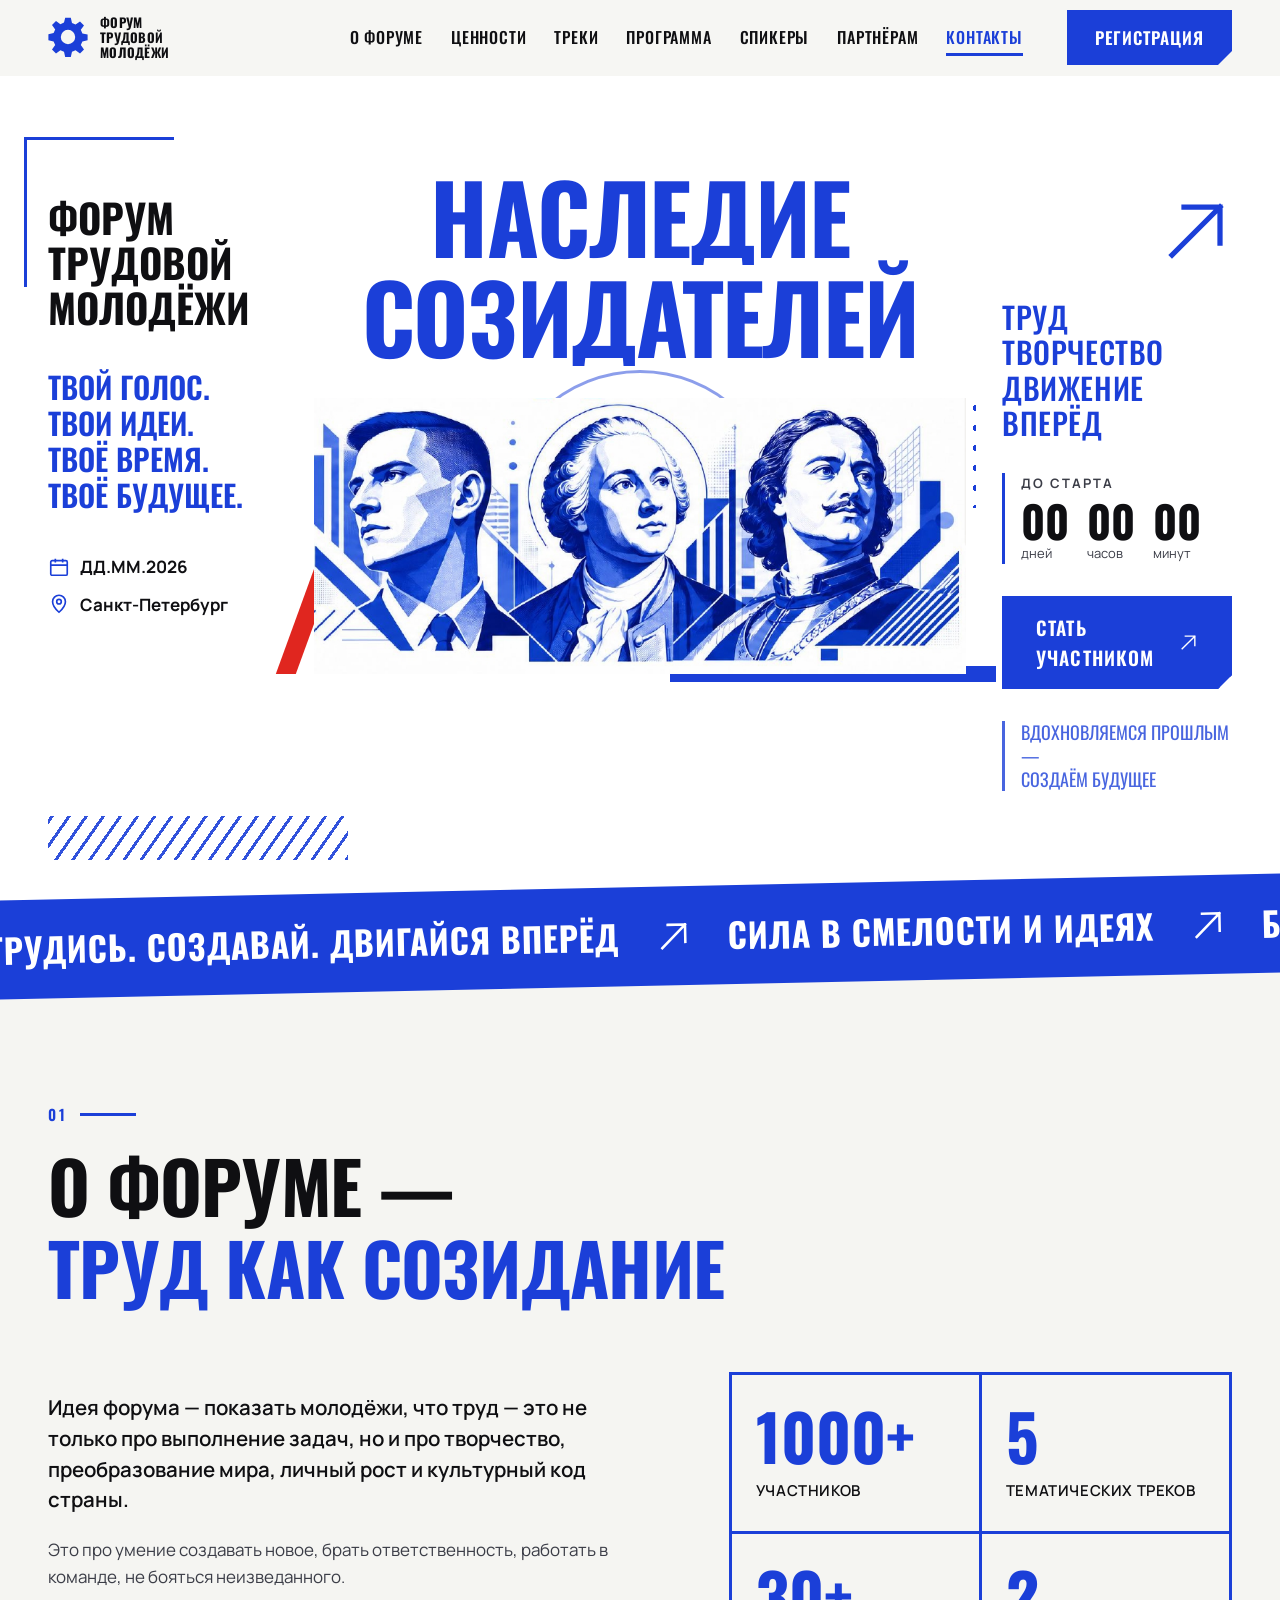
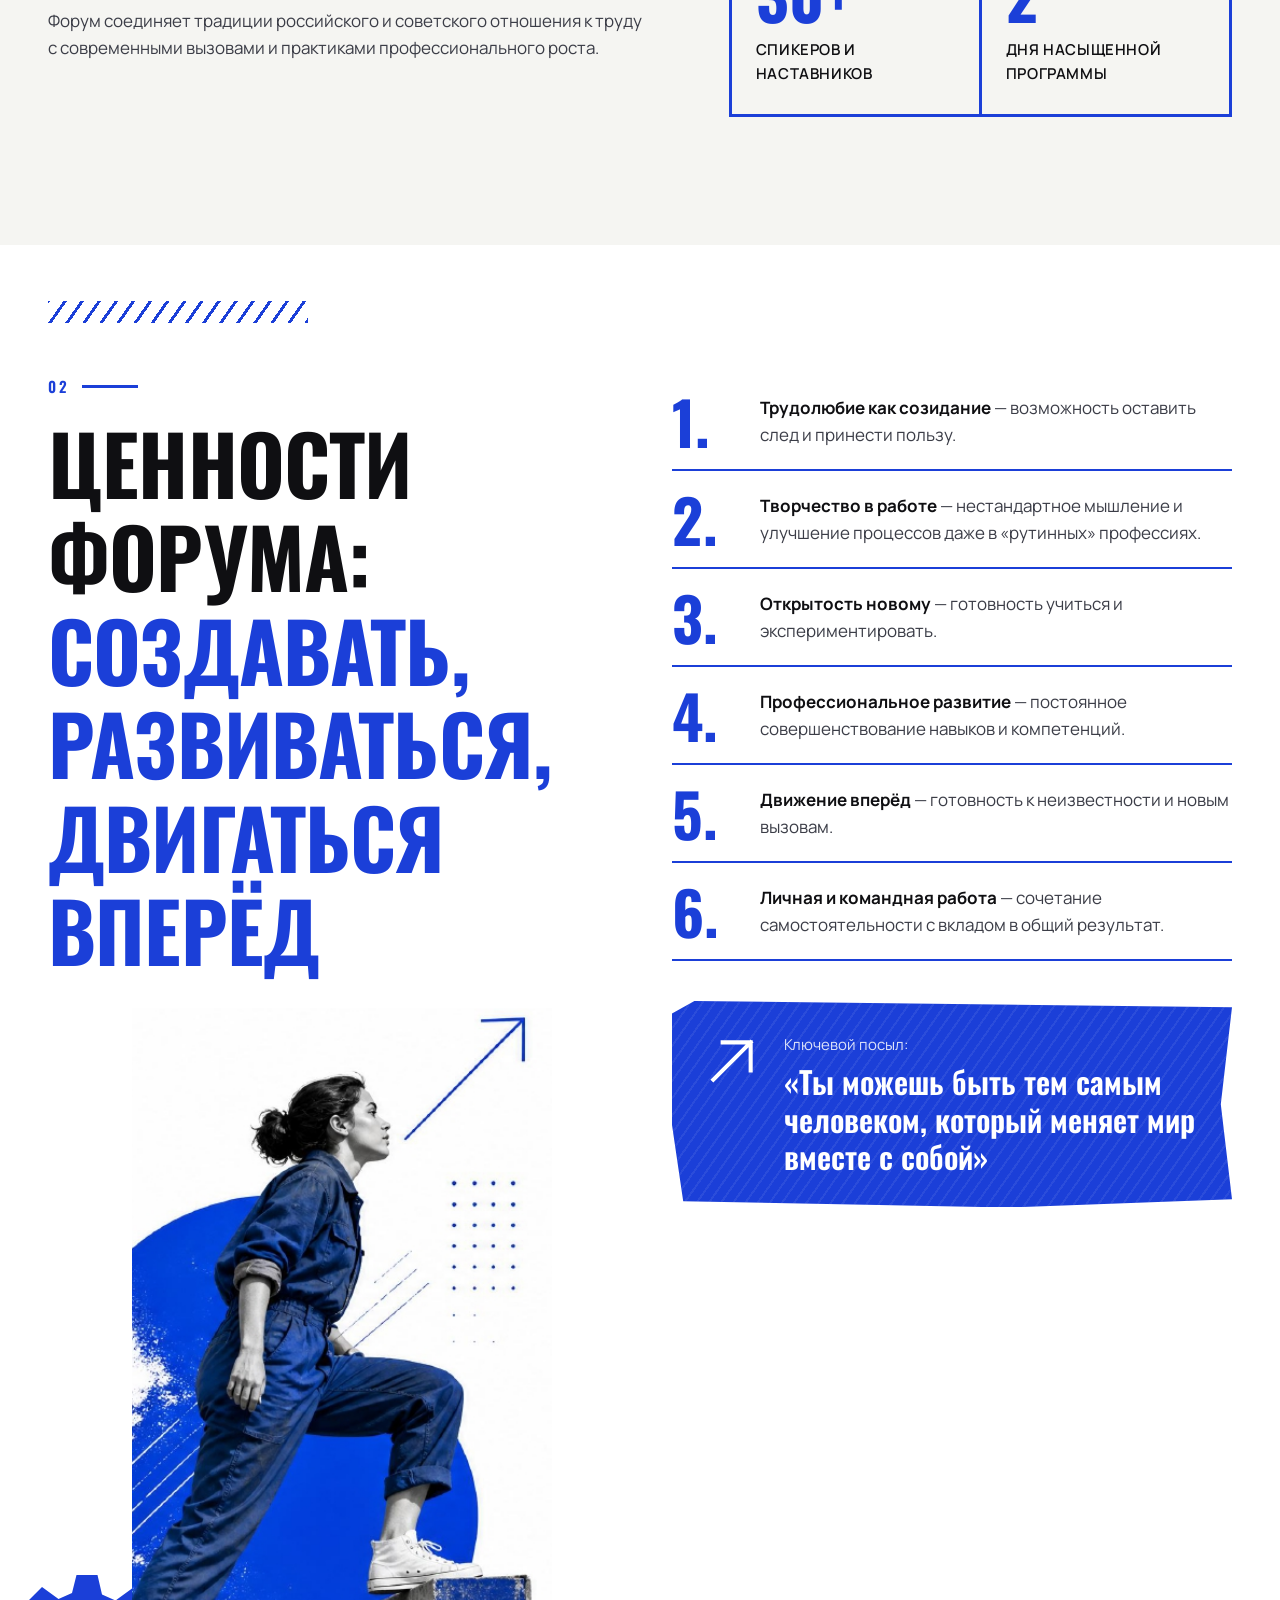
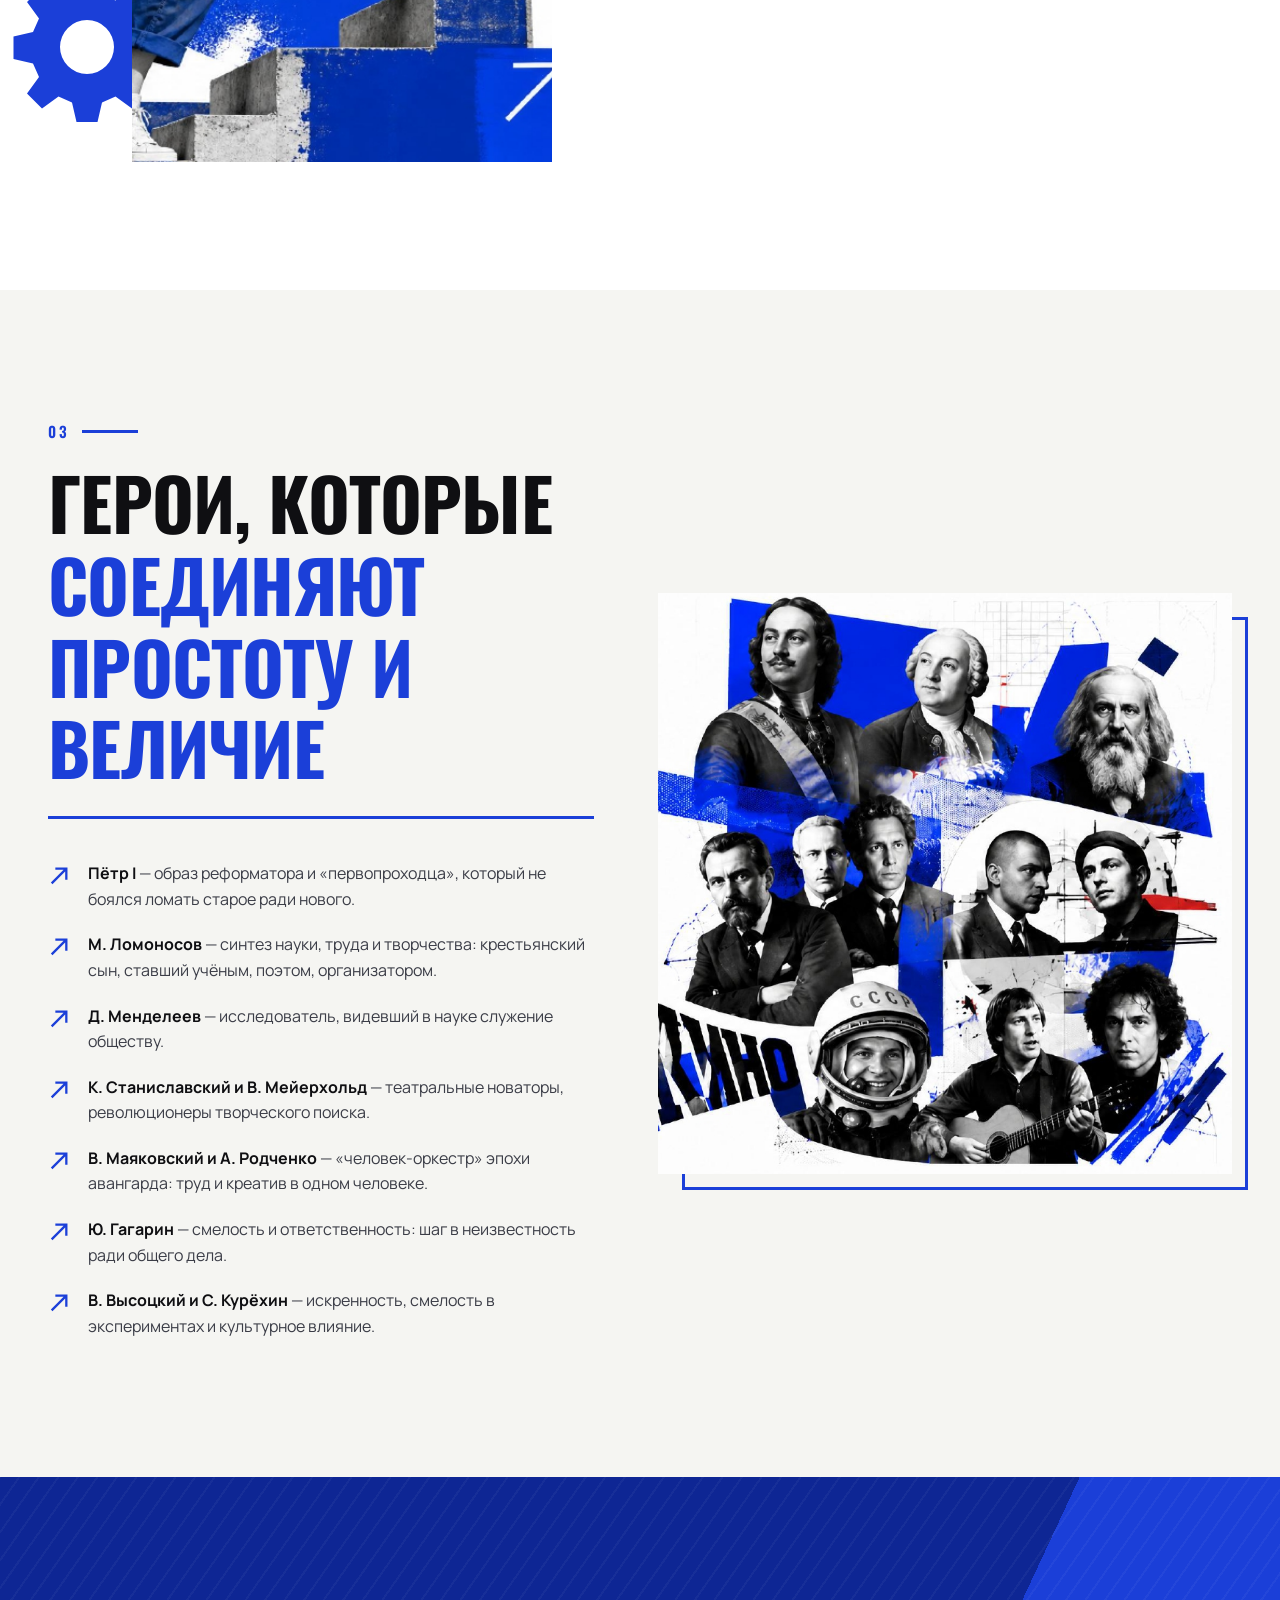
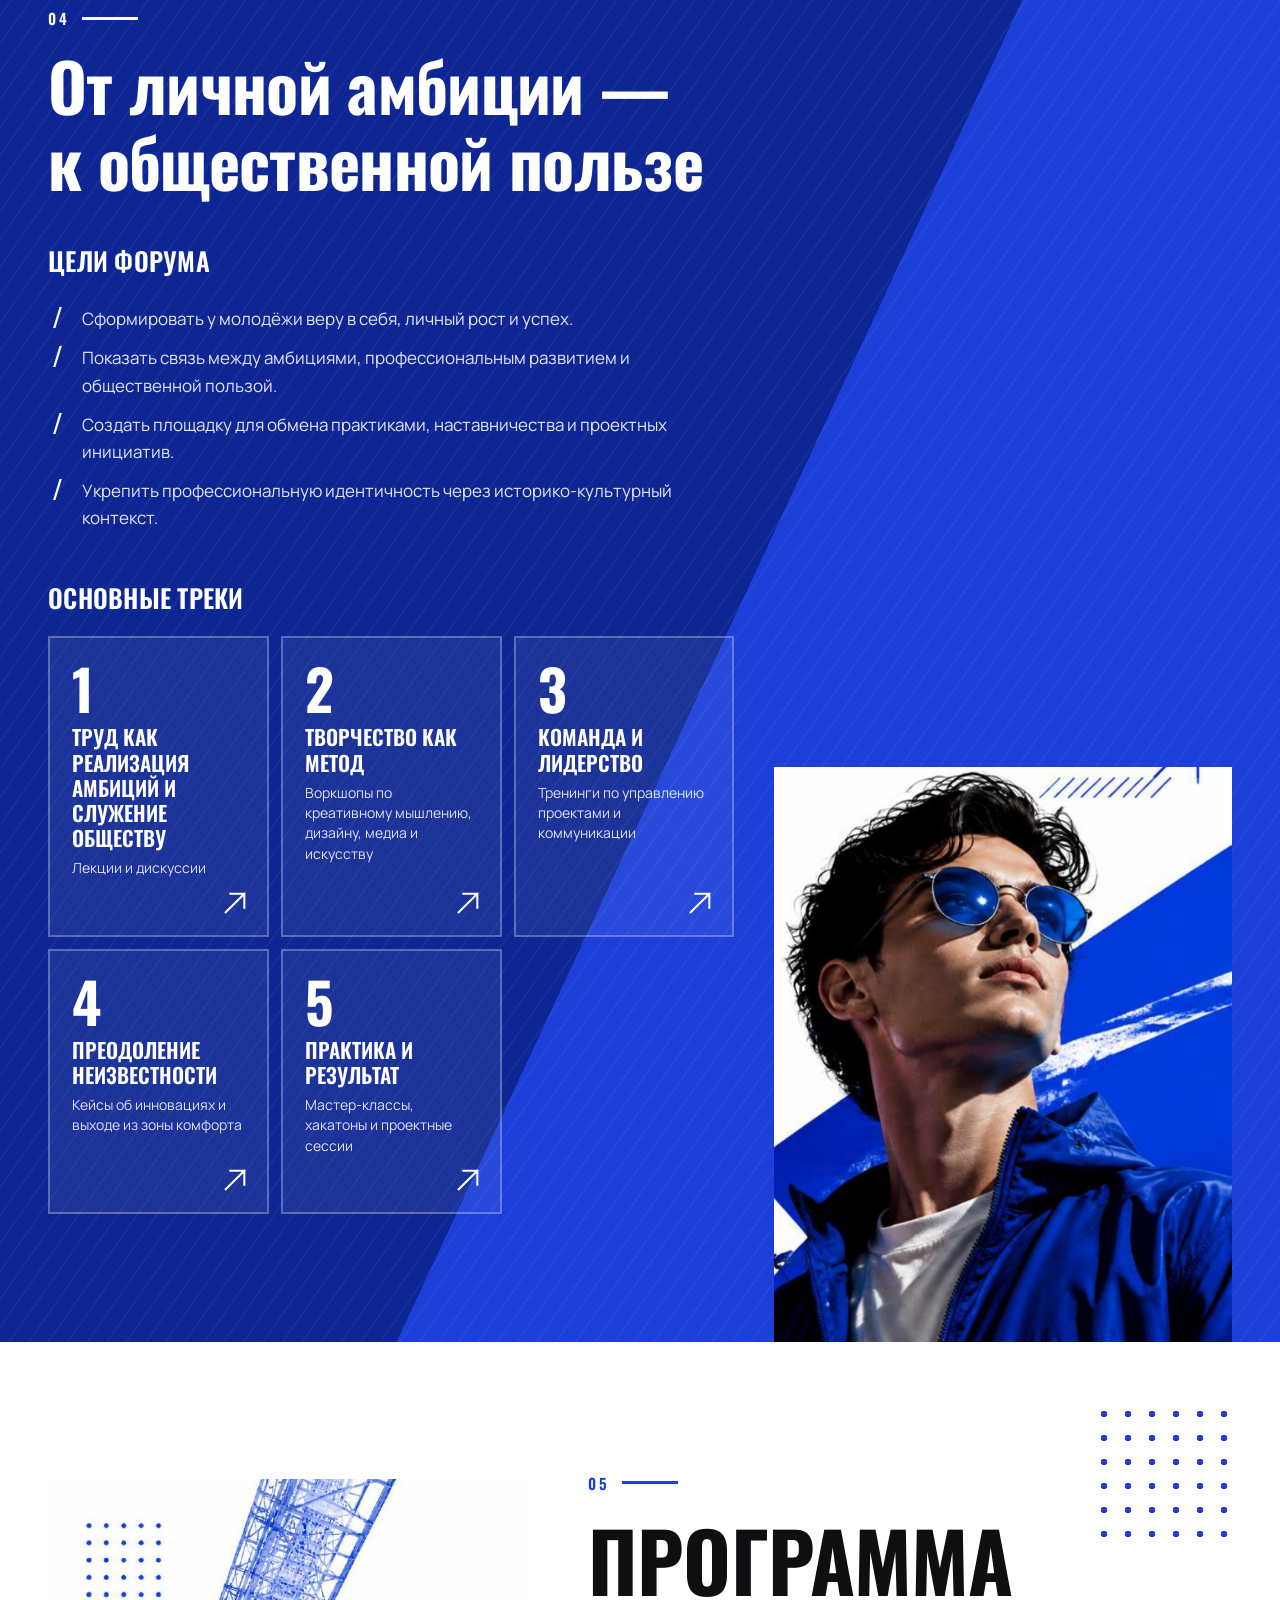
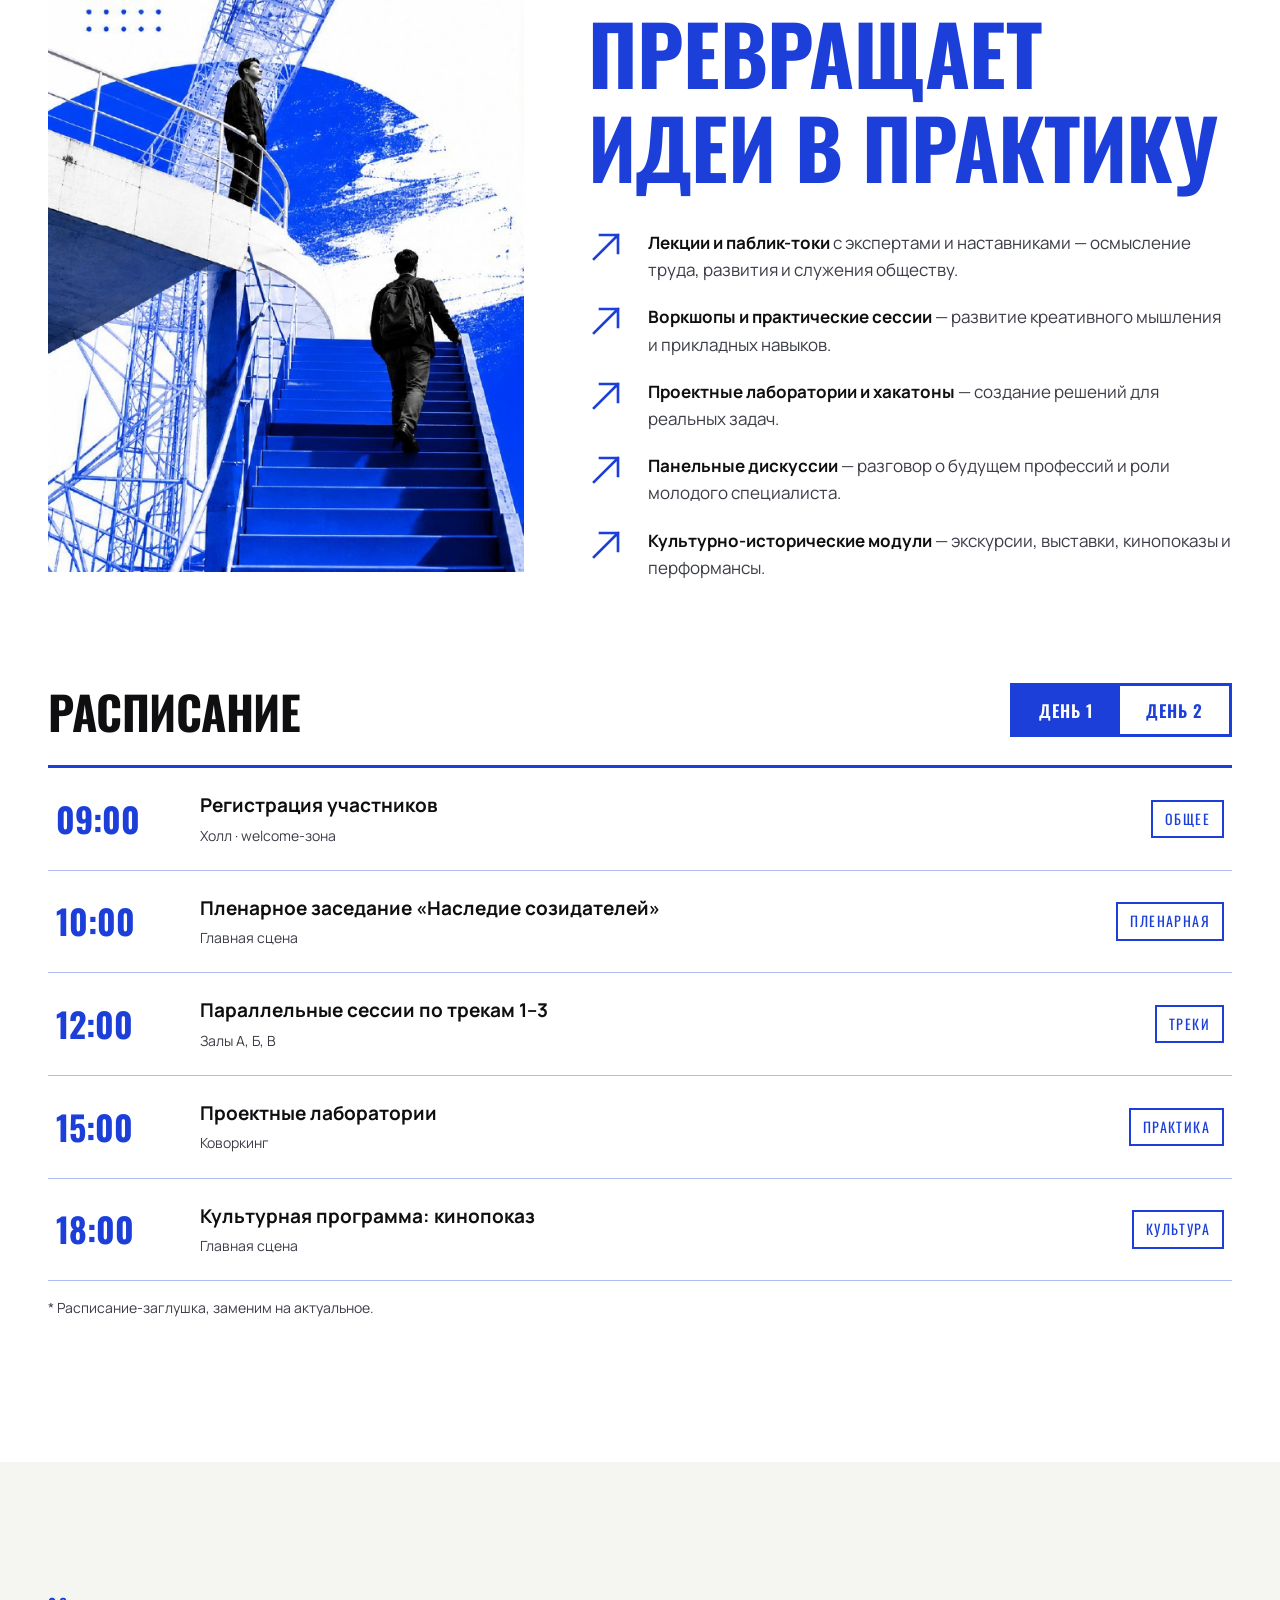
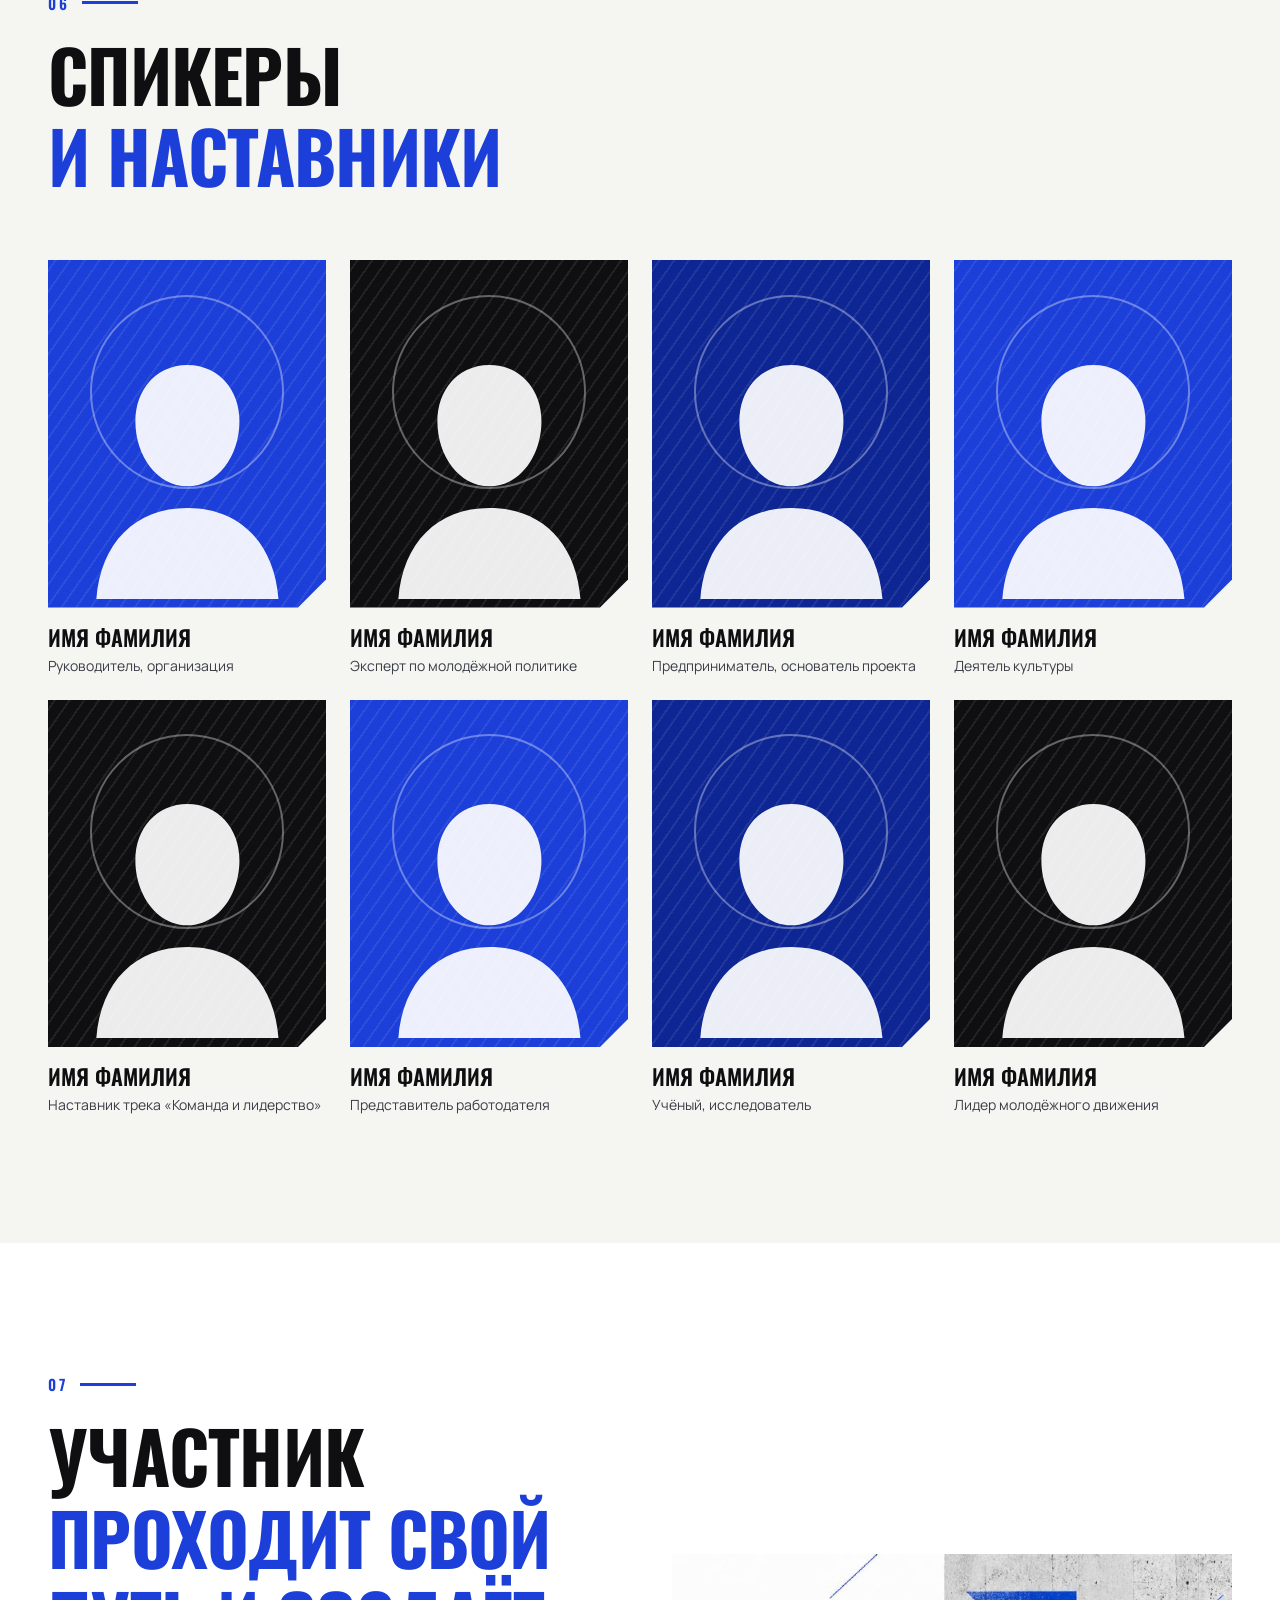
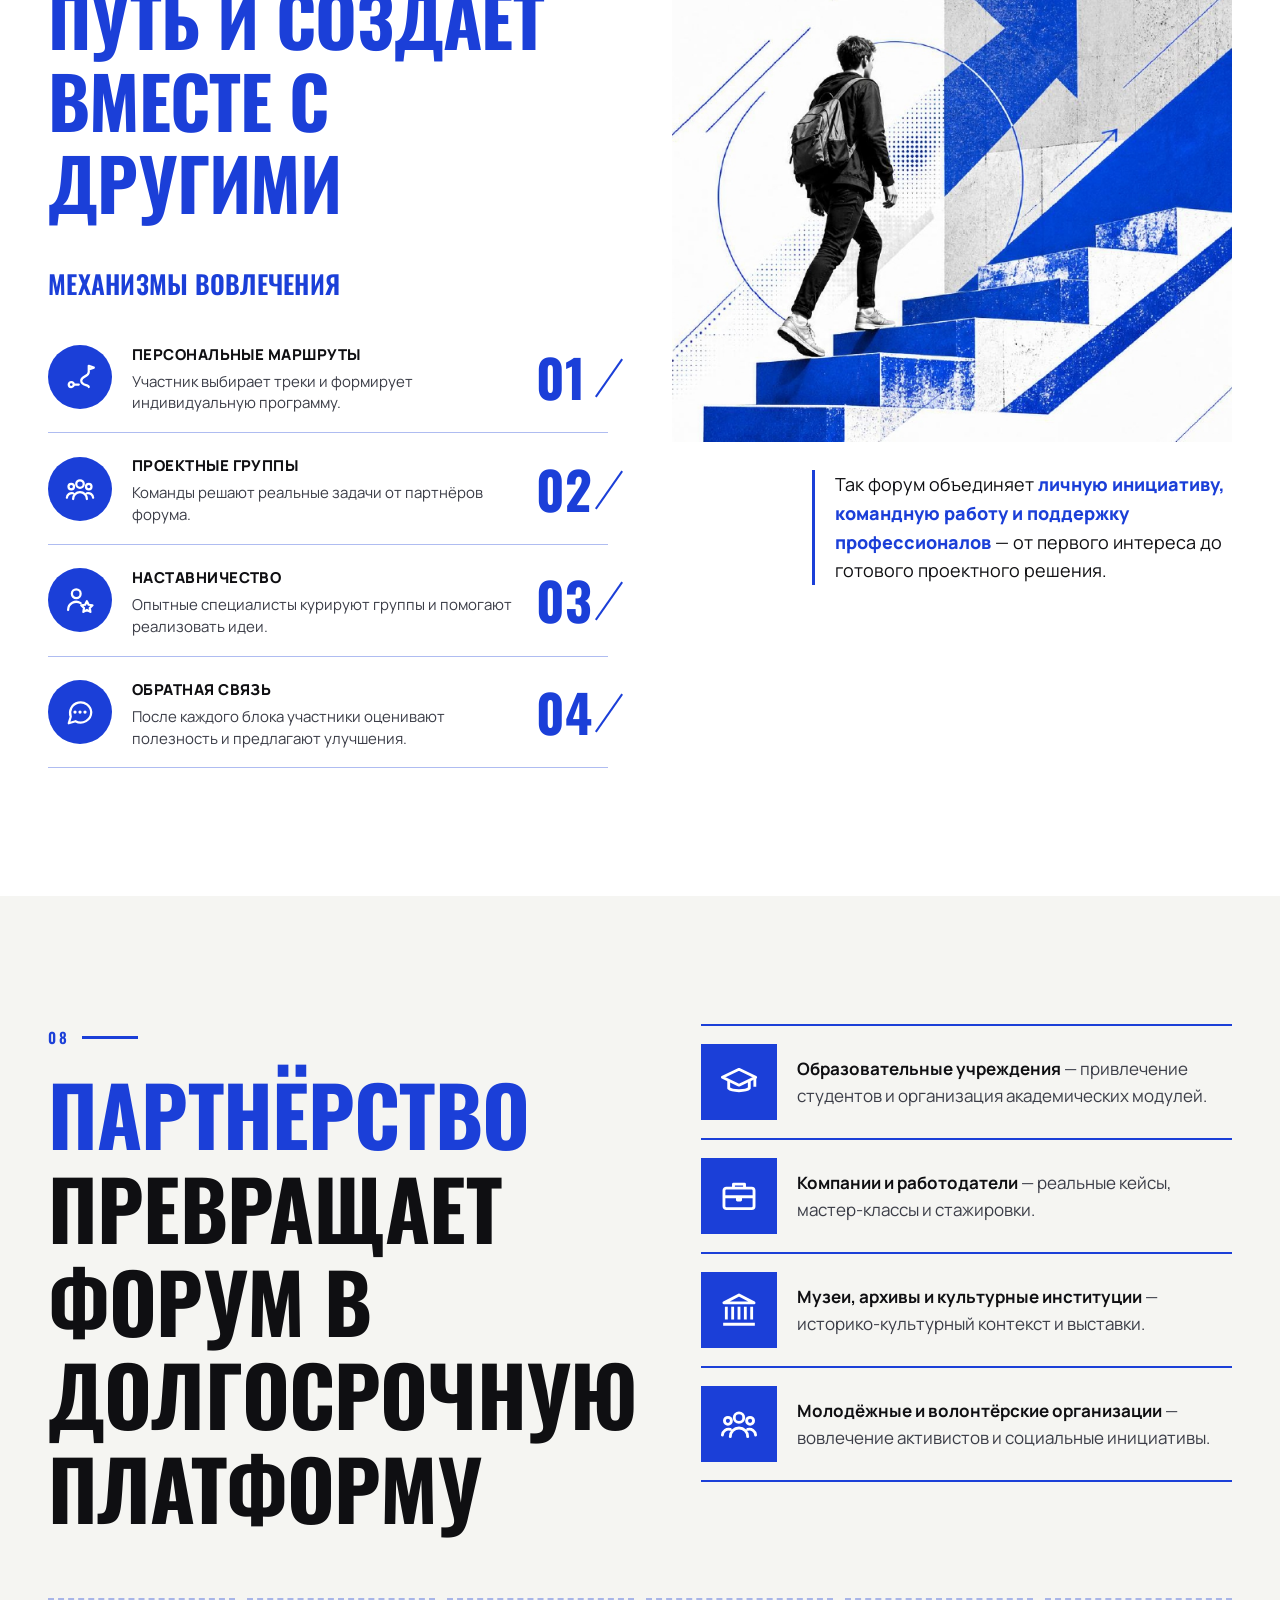
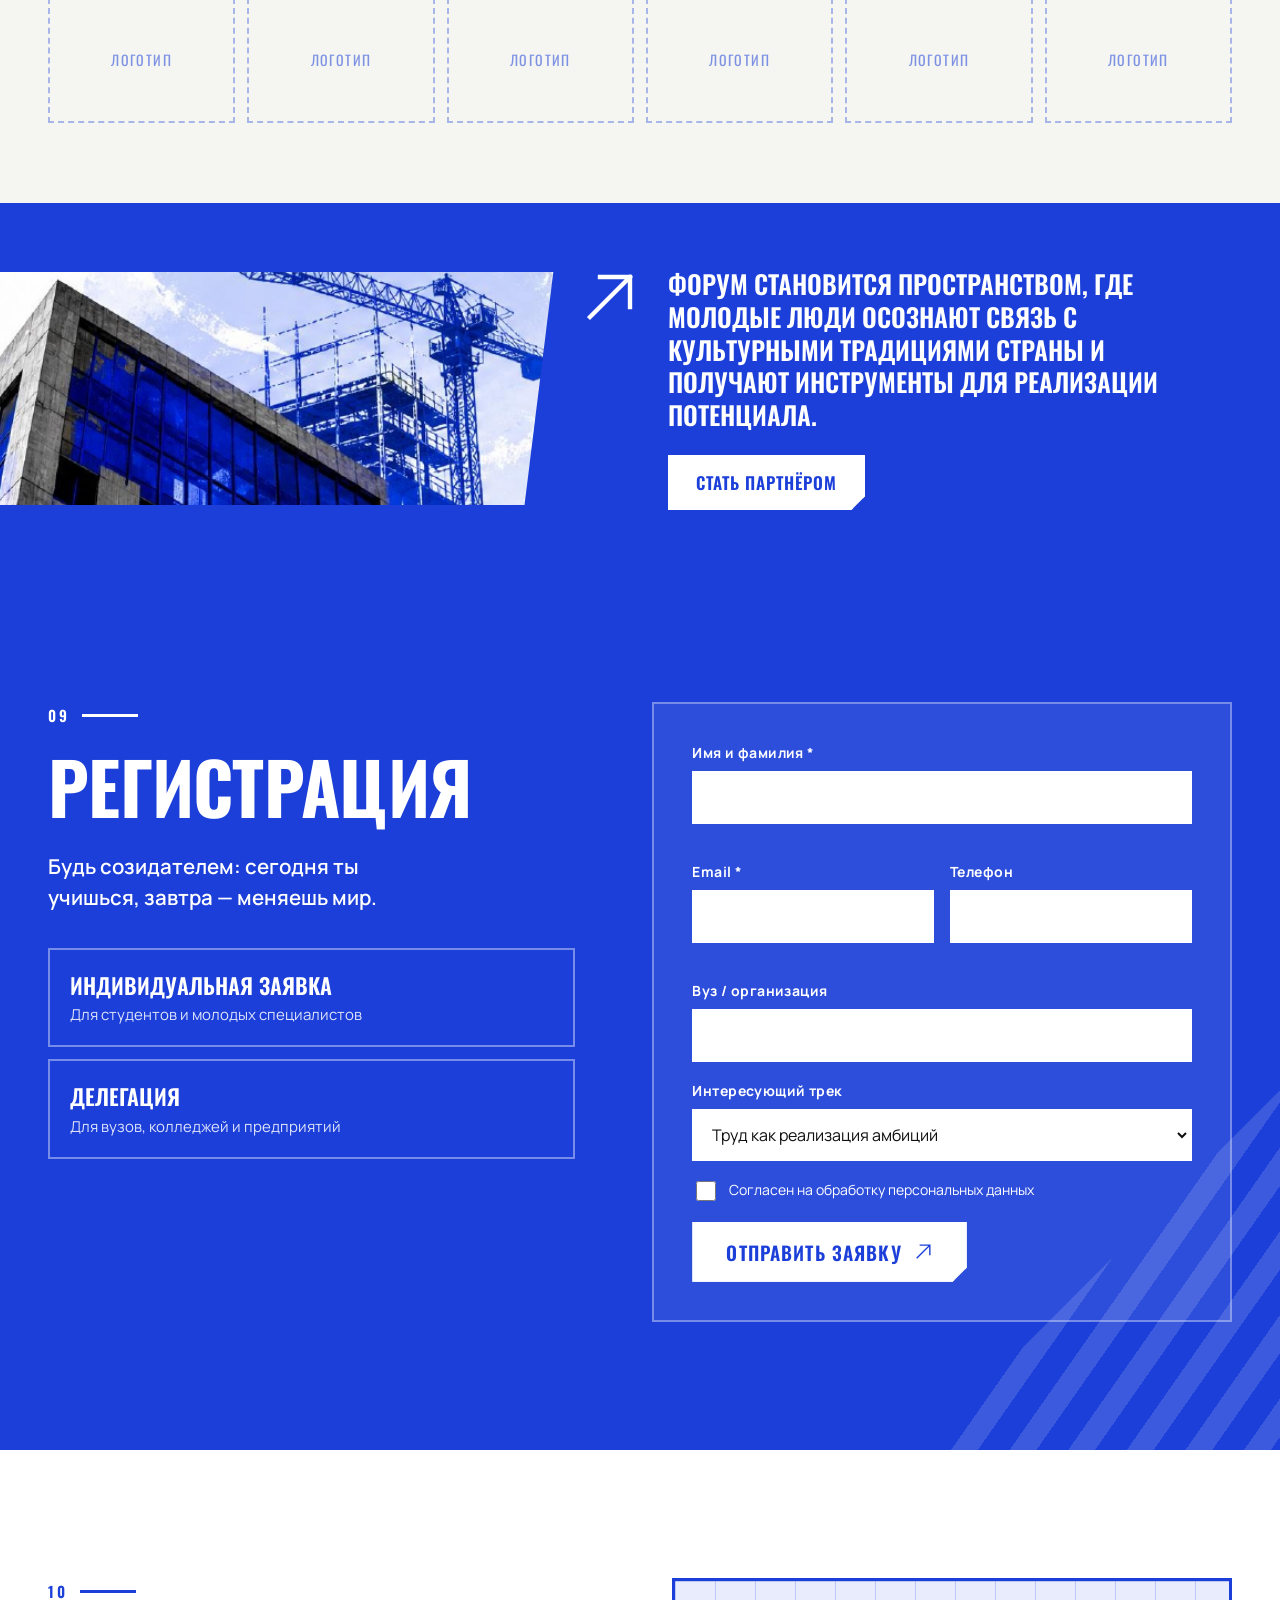
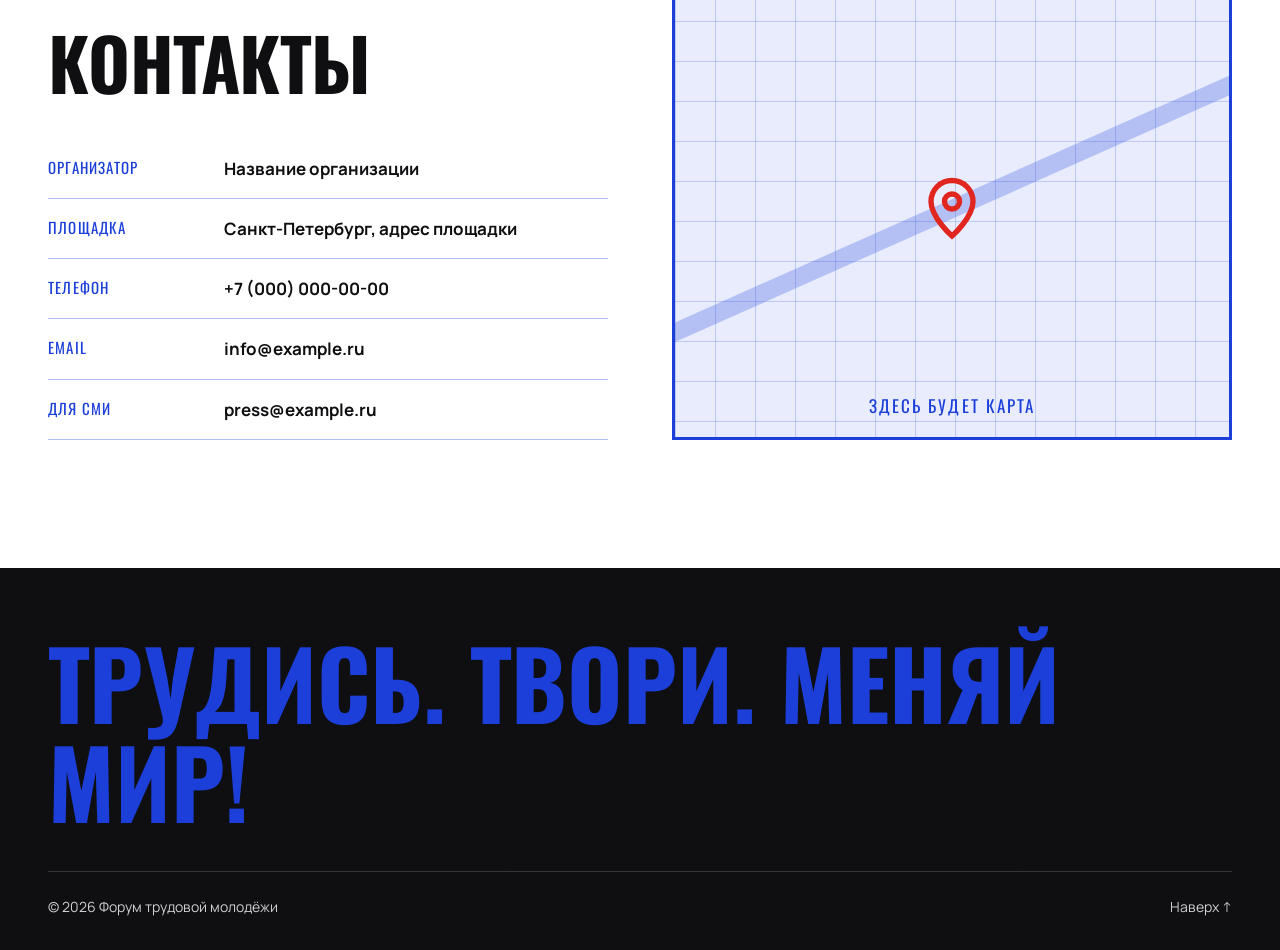
==== index.html @ 0b7058ee "Add files via upload" ====
<!doctype html>
<html lang="ru">
<head>
  <meta charset="utf-8">
  <meta name="viewport" content="width=device-width, initial-scale=1">
  <title>Форум трудовой молодёжи — Наследие созидателей</title>
  <meta name="description" content="Форум трудовой молодёжи «Наследие созидателей». Труд. Творчество. Движение вперёд.">
  <link rel="preconnect" href="https://fonts.googleapis.com">
  <link rel="preconnect" href="https://fonts.gstatic.com" crossorigin>
  <link href="https://fonts.googleapis.com/css2?family=Oswald:wght@500;600;700&family=Manrope:wght@400;500;600;700;800&display=swap" rel="stylesheet">
  <link rel="stylesheet" href="css/style.css">
</head>
<body>

<!-- SVG-символы -->
<svg width="0" height="0" style="position:absolute" aria-hidden="true">
  <symbol id="i-arrow" viewBox="0 0 48 48"><path d="M8 40 40 8M16 8h24v24" fill="none" stroke="currentColor" stroke-width="3.5" stroke-linecap="square"/></symbol>
  <symbol id="i-gear" viewBox="0 0 100 100"><path fill="currentColor" d="M43 2h14l3 13 9 4 11-8 10 10-8 11 4 9 13 3v14l-13 3-4 9 8 11-10 10-11-8-9 4-3 13H43l-3-13-9-4-11 8-10-10 8-11-4-9-13-3V43l13-3 4-9-8-11 10-10 11 8 9-4zM50 32a18 18 0 1 0 0 36 18 18 0 1 0 0-36z"/></symbol>
  <symbol id="i-route" viewBox="0 0 24 24"><path d="M5 20a2 2 0 1 0 0-4 2 2 0 0 0 0 4zM19 8V3l4 1.5L19 6M19 8c0 4-6 3-6 7s6 3 6 5M7 18h4" fill="none" stroke="currentColor" stroke-width="1.8" stroke-linecap="round" stroke-linejoin="round"/></symbol>
  <symbol id="i-team" viewBox="0 0 24 24"><g fill="none" stroke="currentColor" stroke-width="1.8" stroke-linecap="round"><circle cx="12" cy="8" r="3"/><circle cx="5" cy="10" r="2.2"/><circle cx="19" cy="10" r="2.2"/><path d="M6.5 20a5.5 5.5 0 0 1 11 0M1.5 19a4 4 0 0 1 5-3.6M22.5 19a4 4 0 0 0-5-3.6"/></g></symbol>
  <symbol id="i-mentor" viewBox="0 0 24 24"><g fill="none" stroke="currentColor" stroke-width="1.8" stroke-linecap="round" stroke-linejoin="round"><circle cx="9" cy="7" r="3.5"/><path d="M2.5 20a6.5 6.5 0 0 1 10-5.5M17.5 13l1.4 2.8 3.1.4-2.2 2.2.5 3.1-2.8-1.5-2.8 1.5.5-3.1-2.2-2.2 3.1-.4z"/></g></symbol>
  <symbol id="i-chat" viewBox="0 0 24 24"><g fill="none" stroke="currentColor" stroke-width="1.8" stroke-linecap="round" stroke-linejoin="round"><path d="M21 12a8.5 8.5 0 0 1-12.6 7.4L3 21l1.6-5.2A8.5 8.5 0 1 1 21 12z"/><path d="M8 12h.01M12 12h.01M16 12h.01" stroke-width="2.6"/></g></symbol>
  <symbol id="i-edu" viewBox="0 0 24 24"><g fill="none" stroke="currentColor" stroke-width="1.8" stroke-linejoin="round"><path d="M12 4 1.5 9 12 14l10.5-5z"/><path d="M5.5 11v5c2 2 11 2 13 0v-5M22 9v6"/></g></symbol>
  <symbol id="i-case" viewBox="0 0 24 24"><g fill="none" stroke="currentColor" stroke-width="1.8" stroke-linejoin="round"><rect x="2.5" y="7" width="19" height="13" rx="1.5"/><path d="M8.5 7V4.5h7V7M2.5 12.5h19M11 12.5v2h2v-2"/></g></symbol>
  <symbol id="i-museum" viewBox="0 0 24 24"><g fill="none" stroke="currentColor" stroke-width="1.8" stroke-linejoin="round"><path d="M12 2.5 2.5 7.5h19zM4 10v8M8 10v8M12 10v8M16 10v8M20 10v8M2 21h20"/></g></symbol>
  <symbol id="i-pin" viewBox="0 0 24 24"><g fill="none" stroke="currentColor" stroke-width="1.8"><path d="M12 21s-7-6.2-7-11.5a7 7 0 0 1 14 0C19 14.8 12 21 12 21z"/><circle cx="12" cy="9.5" r="2.5"/></g></symbol>
  <symbol id="i-cal" viewBox="0 0 24 24"><g fill="none" stroke="currentColor" stroke-width="1.8"><rect x="3" y="5" width="18" height="16" rx="1.5"/><path d="M3 10h18M8 3v4M16 3v4"/></g></symbol>
  <symbol id="i-person" viewBox="0 0 100 120"><path fill="currentColor" d="M50 12c14 0 24 11 24 26 0 16-10 30-24 30S26 54 26 38c0-15 10-26 24-26zM8 120c2-26 18-42 42-42s40 16 42 42z"/></symbol>
</svg>

<a class="skip" href="#main">Перейти к содержанию</a>

<!-- ============ HEADER ============ -->
<header class="header" id="header">
  <div class="container header__inner">
    <a href="#top" class="logo" aria-label="На главную">
      <span class="logo__mark" aria-hidden="true"><svg><use href="#i-gear"/></svg></span>
      <span class="logo__text">Форум<br>трудовой<br>молодёжи</span>
    </a>
    <nav class="nav" id="nav" aria-label="Основная навигация">
      <a href="#about">О форуме</a>
      <a href="#values">Ценности</a>
      <a href="#tracks">Треки</a>
      <a href="#program">Программа</a>
      <a href="#speakers">Спикеры</a>
      <a href="#partners">Партнёрам</a>
      <a href="#contacts">Контакты</a>
    </nav>
    <a href="#register" class="btn btn--blue header__cta">Регистрация</a>
    <button class="burger" id="burger" aria-label="Открыть меню" aria-expanded="false" aria-controls="nav"><span></span><span></span><span></span></button>
  </div>
</header>

<main id="main">

<!-- ============ HERO ============ -->
<section class="hero" id="top">
  <div class="hatch hatch--hero" aria-hidden="true"></div>
  <div class="container hero__grid">
    <div class="hero__left">
      <span class="corner corner--tl" aria-hidden="true"></span>
      <p class="hero__eyebrow">Форум<br>трудовой<br>молодёжи</p>
      <p class="hero__manifest">Твой голос.<br>Твои идеи.<br>Твоё время.<br>Твоё будущее.</p>
      <div class="hero__meta">
        <div><svg class="ico"><use href="#i-cal"/></svg><span>ДД.ММ.2026</span></div>
        <div><svg class="ico"><use href="#i-pin"/></svg><span>Санкт-Петербург</span></div>
      </div>
    </div>

    <div class="hero__center">
      <h1 class="hero__title">
        <span class="line"><span>Наследие</span></span>
        <span class="line"><span>созидателей</span></span>
      </h1>
      <div class="hero__art">
        <div class="hero__shapes" aria-hidden="true">
          <span class="shape shape--circle"></span>
          <span class="shape shape--bar1"></span>
          <span class="shape shape--bar2"></span>
          <span class="shape shape--dots"></span>
        </div>
        <div class="crop crop--hero" style="--x:360;--y:462;--w:900;--h:382">
          <img src="assets/slide1.jpg" alt="Созидатели прошлого и настоящего: молодой специалист, М. Ломоносов, Пётр I" width="1500" height="844">
        </div>
      </div>
    </div>

    <div class="hero__right">
      <svg class="hero__arrow"><use href="#i-arrow"/></svg>
      <ul class="hero__words">
        <li>Труд</li><li>Творчество</li><li>Движение</li><li>Вперёд</li>
      </ul>
      <div class="countdown" id="countdown" aria-label="До начала форума">
        <p class="countdown__label">До старта</p>
        <div class="countdown__row">
          <div><b data-cd="d">00</b><span>дней</span></div>
          <div><b data-cd="h">00</b><span>часов</span></div>
          <div><b data-cd="m">00</b><span>минут</span></div>
        </div>
      </div>
      <a href="#register" class="btn btn--blue btn--lg">Стать участником <svg class="ico"><use href="#i-arrow"/></svg></a>
      <p class="hero__motto">Вдохновляемся прошлым —<br>создаём будущее</p>
    </div>
  </div>
</section>

<!-- ============ MARQUEE ============ -->
<div class="marquee" aria-hidden="true">
  <div class="marquee__track">
    <span>Трудись. Создавай. Двигайся вперёд</span><svg><use href="#i-arrow"/></svg>
    <span>Сила в смелости и идеях</span><svg><use href="#i-arrow"/></svg>
    <span>Будь созидателем</span><svg><use href="#i-arrow"/></svg>
    <span>Миром правит труд и вера в себя</span><svg><use href="#i-arrow"/></svg>
    <span>Трудись. Создавай. Двигайся вперёд</span><svg><use href="#i-arrow"/></svg>
    <span>Сила в смелости и идеях</span><svg><use href="#i-arrow"/></svg>
    <span>Будь созидателем</span><svg><use href="#i-arrow"/></svg>
    <span>Миром правит труд и вера в себя</span><svg><use href="#i-arrow"/></svg>
  </div>
</div>

<!-- ============ ABOUT ============ -->
<section class="section about" id="about">
  <div class="container">
    <div class="sec-head reveal">
      <span class="sec-num">01</span>
      <h2 class="h2">О форуме — <em>труд как созидание</em></h2>
    </div>
    <div class="about__grid">
      <div class="about__text reveal">
        <p class="lead">Идея форума — показать молодёжи, что труд — это не только про выполнение задач, но и про творчество, преобразование мира, личный рост и культурный код страны.</p>
        <p>Это про умение создавать новое, брать ответственность, работать в команде, не бояться неизведанного.</p>
        <p>Форум соединяет традиции российского и советского отношения к труду с современными вызовами и практиками профессионального роста.</p>
      </div>
      <ul class="stats reveal">
        <li><b data-count="1000">0</b><span>+</span><p>участников</p></li>
        <li><b data-count="5">0</b><p>тематических треков</p></li>
        <li><b data-count="30">0</b><span>+</span><p>спикеров и наставников</p></li>
        <li><b data-count="2">0</b><p>дня насыщенной программы</p></li>
      </ul>
    </div>
  </div>
</section>

<!-- ============ VALUES ============ -->
<section class="section values" id="values">
  <div class="hatch hatch--tl" aria-hidden="true"></div>
  <div class="container values__grid">
    <div class="values__left reveal">
      <span class="sec-num">02</span>
      <h2 class="h2 h2--xl">Ценности форума: <em>создавать, развиваться, двигаться вперёд</em></h2>
      <div class="values__art">
        <svg class="values__gear" aria-hidden="true"><use href="#i-gear"/></svg>
        <div class="crop crop--values" style="--x:450;--y:70;--w:390;--h:700">
          <img src="assets/slide2.jpg" alt="Девушка в рабочем комбинезоне поднимается по ступеням" loading="lazy" width="1500" height="844">
        </div>
      </div>
    </div>
    <div class="values__right">
      <ol class="numlist">
        <li class="reveal"><p><b>Трудолюбие как созидание</b> — возможность оставить след и принести пользу.</p></li>
        <li class="reveal"><p><b>Творчество в работе</b> — нестандартное мышление и улучшение процессов даже в «рутинных» профессиях.</p></li>
        <li class="reveal"><p><b>Открытость новому</b> — готовность учиться и экспериментировать.</p></li>
        <li class="reveal"><p><b>Профессиональное развитие</b> — постоянное совершенствование навыков и компетенций.</p></li>
        <li class="reveal"><p><b>Движение вперёд</b> — готовность к неизвестности и новым вызовам.</p></li>
        <li class="reveal"><p><b>Личная и командная работа</b> — сочетание самостоятельности с вкладом в общий результат.</p></li>
      </ol>
      <blockquote class="brush reveal">
        <svg class="brush__arrow"><use href="#i-arrow"/></svg>
        <div>
          <p class="brush__label">Ключевой посыл:</p>
          <p class="brush__quote">«Ты можешь быть тем самым человеком, который меняет мир вместе с собой»</p>
        </div>
      </blockquote>
    </div>
  </div>
</section>

<!-- ============ HEROES ============ -->
<section class="section heroes" id="heroes">
  <div class="container heroes__grid">
    <div class="heroes__text">
      <div class="reveal">
        <span class="sec-num">03</span>
        <h2 class="h2">Герои, которые <em>соединяют простоту и величие</em></h2>
        <hr class="rule">
      </div>
      <ul class="arrowlist">
        <li class="reveal"><b>Пётр I</b> — образ реформатора и «первопроходца», который не боялся ломать старое ради нового.</li>
        <li class="reveal"><b>М. Ломоносов</b> — синтез науки, труда и творчества: крестьянский сын, ставший учёным, поэтом, организатором.</li>
        <li class="reveal"><b>Д. Менделеев</b> — исследователь, видевший в науке служение обществу.</li>
        <li class="reveal"><b>К. Станиславский и В. Мейерхольд</b> — театральные новаторы, революционеры творческого поиска.</li>
        <li class="reveal"><b>В. Маяковский и А. Родченко</b> — «человек-оркестр» эпохи авангарда: труд и креатив в одном человеке.</li>
        <li class="reveal"><b>Ю. Гагарин</b> — смелость и ответственность: шаг в неизвестность ради общего дела.</li>
        <li class="reveal"><b>В. Высоцкий и С. Курёхин</b> — искренность, смелость в экспериментах и культурное влияние.</li>
      </ul>
    </div>
    <div class="heroes__art reveal">
      <div class="crop crop--heroes" style="--x:700;--y:30;--w:780;--h:790">
        <img src="assets/slide3.jpg" alt="Коллаж: герои российской и советской истории" loading="lazy" width="1500" height="844">
      </div>
    </div>
  </div>
</section>

<!-- ============ TRACKS ============ -->
<section class="section tracks" id="tracks">
  <div class="tracks__bg" aria-hidden="true"></div>
  <div class="container tracks__grid">
    <div class="tracks__content">
      <div class="reveal">
        <span class="sec-num sec-num--light">04</span>
        <h2 class="h2 h2--mixed">От личной амбиции — <br>к общественной пользе</h2>
      </div>
      <div class="goals reveal">
        <h3 class="h3">Цели форума</h3>
        <ul class="slashlist">
          <li>Сформировать у молодёжи веру в себя, личный рост и успех.</li>
          <li>Показать связь между амбициями, профессиональным развитием и общественной пользой.</li>
          <li>Создать площадку для обмена практиками, наставничества и проектных инициатив.</li>
          <li>Укрепить профессиональную идентичность через историко-культурный контекст.</li>
        </ul>
      </div>
      <h3 class="h3 reveal">Основные треки</h3>
      <div class="track-cards">
        <article class="track reveal"><span class="track__n">1</span><h4>Труд как реализация амбиций и служение обществу</h4><p>Лекции и дискуссии</p><svg class="track__arrow"><use href="#i-arrow"/></svg></article>
        <article class="track reveal"><span class="track__n">2</span><h4>Творчество как метод</h4><p>Воркшопы по креативному мышлению, дизайну, медиа и искусству</p><svg class="track__arrow"><use href="#i-arrow"/></svg></article>
        <article class="track reveal"><span class="track__n">3</span><h4>Команда и лидерство</h4><p>Тренинги по управлению проектами и коммуникации</p><svg class="track__arrow"><use href="#i-arrow"/></svg></article>
        <article class="track reveal"><span class="track__n">4</span><h4>Преодоление неизвестности</h4><p>Кейсы об инновациях и выходе из зоны комфорта</p><svg class="track__arrow"><use href="#i-arrow"/></svg></article>
        <article class="track reveal"><span class="track__n">5</span><h4>Практика и результат</h4><p>Мастер-классы, хакатоны и проектные сессии</p><svg class="track__arrow"><use href="#i-arrow"/></svg></article>
      </div>
    </div>
    <div class="tracks__art reveal">
      <div class="crop crop--tracks" style="--x:900;--y:90;--w:600;--h:754">
        <img src="assets/slide4.jpg" alt="Молодой человек в синих очках смотрит вверх" loading="lazy" width="1500" height="844">
      </div>
    </div>
  </div>
</section>

<!-- ============ PROGRAM ============ -->
<section class="section program" id="program">
  <div class="dots dots--tr" aria-hidden="true"></div>
  <div class="container program__grid">
    <div class="program__art reveal">
      <div class="crop crop--program" style="--x:0;--y:0;--w:580;--h:844">
        <img src="assets/slide5.jpg" alt="Молодые люди поднимаются по синей лестнице" loading="lazy" width="1500" height="844">
      </div>
    </div>
    <div class="program__content">
      <div class="reveal">
        <span class="sec-num">05</span>
        <h2 class="h2 h2--xl">Программа <em>превращает идеи в практику</em></h2>
      </div>
      <ul class="formats">
        <li class="reveal"><svg><use href="#i-arrow"/></svg><div><b>Лекции и паблик-токи</b> с экспертами и наставниками — осмысление труда, развития и служения обществу.</div></li>
        <li class="reveal"><svg><use href="#i-arrow"/></svg><div><b>Воркшопы и практические сессии</b> — развитие креативного мышления и прикладных навыков.</div></li>
        <li class="reveal"><svg><use href="#i-arrow"/></svg><div><b>Проектные лаборатории и хакатоны</b> — создание решений для реальных задач.</div></li>
        <li class="reveal"><svg><use href="#i-arrow"/></svg><div><b>Панельные дискуссии</b> — разговор о будущем профессий и роли молодого специалиста.</div></li>
        <li class="reveal"><svg><use href="#i-arrow"/></svg><div><b>Культурно-исторические модули</b> — экскурсии, выставки, кинопоказы и перформансы.</div></li>
      </ul>
    </div>
  </div>

  <!-- Расписание -->
  <div class="container schedule reveal" id="schedule">
    <div class="schedule__head">
      <h3 class="h2 h2--sm">Расписание</h3>
      <div class="tabs" role="tablist">
        <button class="tab is-active" role="tab" aria-selected="true" data-day="1">День 1</button>
        <button class="tab" role="tab" aria-selected="false" data-day="2">День 2</button>
      </div>
    </div>
    <ol class="timeline" data-day-panel="1">
      <li><time>09:00</time><div><b>Регистрация участников</b><span>Холл · welcome-зона</span></div><em>Общее</em></li>
      <li><time>10:00</time><div><b>Пленарное заседание «Наследие созидателей»</b><span>Главная сцена</span></div><em>Пленарная</em></li>
      <li><time>12:00</time><div><b>Параллельные сессии по трекам 1–3</b><span>Залы А, Б, В</span></div><em>Треки</em></li>
      <li><time>15:00</time><div><b>Проектные лаборатории</b><span>Коворкинг</span></div><em>Практика</em></li>
      <li><time>18:00</time><div><b>Культурная программа: кинопоказ</b><span>Главная сцена</span></div><em>Культура</em></li>
    </ol>
    <ol class="timeline" data-day-panel="2" hidden>
      <li><time>10:00</time><div><b>Панельная дискуссия о будущем профессий</b><span>Главная сцена</span></div><em>Дискуссия</em></li>
      <li><time>12:00</time><div><b>Параллельные сессии по трекам 4–5</b><span>Залы А, Б</span></div><em>Треки</em></li>
      <li><time>14:00</time><div><b>Финал хакатона и защита проектов</b><span>Коворкинг</span></div><em>Практика</em></li>
      <li><time>17:00</time><div><b>Закрытие форума и награждение</b><span>Главная сцена</span></div><em>Общее</em></li>
    </ol>
    <p class="note">* Расписание-заглушка, заменим на актуальное.</p>
  </div>
</section>

<!-- ============ SPEAKERS ============ -->
<section class="section speakers" id="speakers">
  <div class="container">
    <div class="sec-head reveal">
      <span class="sec-num">06</span>
      <h2 class="h2">Спикеры <em>и наставники</em></h2>
    </div>
    <div class="speaker-grid">
      <!-- карточки генерируются в main.js -->
    </div>
  </div>
</section>

<!-- ============ PARTICIPANT ============ -->
<section class="section path" id="path">
  <div class="container path__grid">
    <div class="path__content">
      <div class="reveal">
        <span class="sec-num">07</span>
        <h2 class="h2">Участник <em>проходит свой путь и создаёт вместе с другими</em></h2>
      </div>
      <h3 class="h3 reveal">Механизмы вовлечения</h3>
      <ul class="mech">
        <li class="reveal"><span class="mech__ico"><svg><use href="#i-route"/></svg></span><div><b>Персональные маршруты</b><p>Участник выбирает треки и формирует индивидуальную программу.</p></div><span class="mech__n">01</span></li>
        <li class="reveal"><span class="mech__ico"><svg><use href="#i-team"/></svg></span><div><b>Проектные группы</b><p>Команды решают реальные задачи от партнёров форума.</p></div><span class="mech__n">02</span></li>
        <li class="reveal"><span class="mech__ico"><svg><use href="#i-mentor"/></svg></span><div><b>Наставничество</b><p>Опытные специалисты курируют группы и помогают реализовать идеи.</p></div><span class="mech__n">03</span></li>
        <li class="reveal"><span class="mech__ico"><svg><use href="#i-chat"/></svg></span><div><b>Обратная связь</b><p>После каждого блока участники оценивают полезность и предлагают улучшения.</p></div><span class="mech__n">04</span></li>
      </ul>
    </div>
    <div class="path__art reveal">
      <div class="crop crop--path" style="--x:800;--y:0;--w:700;--h:610">
        <img src="assets/slide7.jpg" alt="Юноша с рюкзаком поднимается по ступеням к стрелке" loading="lazy" width="1500" height="844">
      </div>
      <p class="path__caption">Так форум объединяет <em>личную инициативу, командную работу и поддержку профессионалов</em> — от первого интереса до готового проектного решения.</p>
    </div>
  </div>
</section>

<!-- ============ PARTNERS ============ -->
<section class="section partners" id="partners">
  <div class="container">
    <div class="partners__top">
      <div class="reveal">
        <span class="sec-num">08</span>
        <h2 class="h2 h2--xl"><em>Партнёрство</em> превращает форум в долгосрочную платформу</h2>
      </div>
      <ul class="support">
        <li class="reveal"><span class="support__ico"><svg><use href="#i-edu"/></svg></span><div><b>Образовательные учреждения</b> — привлечение студентов и организация академических модулей.</div></li>
        <li class="reveal"><span class="support__ico"><svg><use href="#i-case"/></svg></span><div><b>Компании и работодатели</b> — реальные кейсы, мастер-классы и стажировки.</div></li>
        <li class="reveal"><span class="support__ico"><svg><use href="#i-museum"/></svg></span><div><b>Музеи, архивы и культурные институции</b> — историко-культурный контекст и выставки.</div></li>
        <li class="reveal"><span class="support__ico"><svg><use href="#i-team"/></svg></span><div><b>Молодёжные и волонтёрские организации</b> — вовлечение активистов и социальные инициативы.</div></li>
      </ul>
    </div>
    <div class="logos reveal" aria-label="Партнёры форума">
      <div class="logo-ph">Логотип</div><div class="logo-ph">Логотип</div><div class="logo-ph">Логотип</div>
      <div class="logo-ph">Логотип</div><div class="logo-ph">Логотип</div><div class="logo-ph">Логотип</div>
    </div>
  </div>
  <div class="banner reveal">
    <div class="crop crop--banner" style="--x:330;--y:445;--w:520;--h:210">
      <img src="assets/slide9.jpg" alt="" loading="lazy" width="1500" height="844">
    </div>
    <div class="banner__text">
      <svg><use href="#i-arrow"/></svg>
      <p>Форум становится пространством, где молодые люди осознают связь с культурными традициями страны и получают инструменты для реализации потенциала.</p>
      <a href="#contacts" class="btn btn--white">Стать партнёром</a>
    </div>
  </div>
</section>

<!-- ============ REGISTER ============ -->
<section class="section register" id="register">
  <div class="register__stripes" aria-hidden="true"></div>
  <div class="container register__grid">
    <div class="register__intro reveal">
      <span class="sec-num sec-num--light">09</span>
      <h2 class="h2 h2--light">Регистрация</h2>
      <p class="lead">Будь созидателем: сегодня ты учишься, завтра — меняешь мир.</p>
      <ul class="reg-options">
        <li><b>Индивидуальная заявка</b><span>Для студентов и молодых специалистов</span></li>
        <li><b>Делегация</b><span>Для вузов, колледжей и предприятий</span></li>
      </ul>
    </div>
    <form class="form reveal" id="regForm" novalidate>
      <div class="field">
        <label for="f-name">Имя и фамилия *</label>
        <input id="f-name" name="name" type="text" autocomplete="name" required>
        <small class="err" aria-live="polite"></small>
      </div>
      <div class="field-row">
        <div class="field">
          <label for="f-email">Email *</label>
          <input id="f-email" name="email" type="email" autocomplete="email" required>
          <small class="err" aria-live="polite"></small>
        </div>
        <div class="field">
          <label for="f-phone">Телефон</label>
          <input id="f-phone" name="phone" type="tel" autocomplete="tel">
        </div>
      </div>
      <div class="field">
        <label for="f-org">Вуз / организация</label>
        <input id="f-org" name="org" type="text" autocomplete="organization">
      </div>
      <div class="field">
        <label for="f-track">Интересующий трек</label>
        <select id="f-track" name="track">
          <option>Труд как реализация амбиций</option>
          <option>Творчество как метод</option>
          <option>Команда и лидерство</option>
          <option>Преодоление неизвестности</option>
          <option>Практика и результат</option>
        </select>
      </div>
      <label class="check"><input type="checkbox" required> <span>Согласен на обработку персональных данных</span></label>
      <button class="btn btn--white btn--lg" type="submit">Отправить заявку <svg class="ico"><use href="#i-arrow"/></svg></button>
      <p class="form__ok" hidden>Заявка принята! (демо — данные никуда не отправляются)</p>
    </form>
  </div>
</section>

<!-- ============ CONTACTS ============ -->
<section class="section contacts" id="contacts">
  <div class="container contacts__grid">
    <div class="reveal">
      <span class="sec-num">10</span>
      <h2 class="h2">Контакты</h2>
      <dl class="contacts__list">
        <div><dt>Организатор</dt><dd>Название организации</dd></div>
        <div><dt>Площадка</dt><dd>Санкт-Петербург, адрес площадки</dd></div>
        <div><dt>Телефон</dt><dd>+7 (000) 000-00-00</dd></div>
        <div><dt>Email</dt><dd>info@example.ru</dd></div>
        <div><dt>Для СМИ</dt><dd>press@example.ru</dd></div>
      </dl>
    </div>
    <div class="map reveal" aria-label="Карта (заглушка)">
      <div class="map__grid"></div>
      <span class="map__pin"><svg><use href="#i-pin"/></svg></span>
      <p>Здесь будет карта</p>
    </div>
  </div>
</section>

</main>

<footer class="footer">
  <div class="container footer__inner">
    <p class="footer__big">Трудись. Твори. Меняй мир!</p>
    <div class="footer__row">
      <span>© 2026 Форум трудовой молодёжи</span>
      <a href="#top">Наверх ↑</a>
    </div>
  </div>
</footer>

<script src="js/main.js"></script>
</body>
</html>
---- css/style.css ----
/* =========================================================
   Форум трудовой молодёжи — «Наследие созидателей»
   Стиль: конструктивизм / советский модернизм в современной подаче
   ========================================================= */

:root {
  --blue: #1b3fd8;
  --blue-deep: #0e2694;
  --blue-soft: #e8ecfd;
  --red: #e0261f;
  --ink: #0f0f12;
  --ink-2: #3b3d47;
  --paper: #f5f5f2;
  --white: #fff;
  --line: rgba(27, 63, 216, .35);

  --f-display: "Oswald", "Arial Narrow", "Roboto Condensed", sans-serif;
  --f-body: "Manrope", "Segoe UI", Arial, sans-serif;

  --container: 1320px;
  --gutter: clamp(16px, 4vw, 48px);
  --sec-pad: clamp(72px, 10vw, 140px);
  --header-h: 76px;
  --ease: cubic-bezier(.2, .7, .2, 1);
}

*, *::before, *::after { box-sizing: border-box; }
html { scroll-behavior: smooth; scroll-padding-top: calc(var(--header-h) + 12px); }
body {
  margin: 0;
  font-family: var(--f-body);
  font-size: 17px;
  line-height: 1.6;
  color: var(--ink);
  background: var(--paper);
  -webkit-font-smoothing: antialiased;
  overflow-x: hidden;
}
img { max-width: 100%; display: block; }
a { color: inherit; }
h1, h2, h3, h4 { margin: 0; }
ul, ol { margin: 0; padding: 0; list-style: none; }
:focus-visible { outline: 3px solid var(--red); outline-offset: 3px; }

.container { width: 100%; max-width: var(--container); margin: 0 auto; padding-inline: var(--gutter); }
.section { position: relative; padding-block: var(--sec-pad); }
.skip { position: absolute; left: -9999px; top: 8px; z-index: 1000; background: var(--blue); color: #fff; padding: 10px 16px; }
.skip:focus { left: 8px; }
.ico { width: 1em; height: 1em; flex: none; }

/* ---------- Typography ---------- */
.h2 {
  font-family: var(--f-display);
  font-weight: 700;
  text-transform: uppercase;
  font-size: clamp(40px, 5.6vw, 84px);
  line-height: 1.14;
  letter-spacing: -.01em;
  color: var(--ink);
}
.h2 em { font-style: normal; color: var(--blue); display: block; }
.h2--xl { font-size: clamp(44px, 6.4vw, 96px); }
.h2--sm { font-size: clamp(32px, 3.6vw, 52px); }
.h2--light { color: #fff; }
.h2--mixed { text-transform: none; color: var(--blue); font-size: clamp(40px, 5.2vw, 78px); }
.h3 {
  font-family: var(--f-display);
  font-weight: 600;
  text-transform: uppercase;
  font-size: clamp(22px, 2vw, 28px);
  color: var(--blue);
  margin: 40px 0 18px;
  letter-spacing: .01em;
}
.lead { font-size: clamp(19px, 1.6vw, 23px); line-height: 1.5; font-weight: 600; }
.sec-num {
  display: inline-flex; align-items: center; gap: 12px;
  font-family: var(--f-display); font-weight: 600; font-size: 15px;
  letter-spacing: .2em; color: var(--blue); margin-bottom: 18px;
}
.sec-num::after { content: ""; width: 56px; height: 3px; background: currentColor; }
.sec-num--light { color: #fff; }
.sec-head { margin-bottom: clamp(40px, 5vw, 72px); }
.rule { border: 0; height: 3px; background: var(--blue); margin: 28px 0 32px; width: 100%; }
.note { font-size: 14px; color: var(--ink-2); margin-top: 16px; }

/* ---------- Buttons ---------- */
.btn {
  --bg: var(--blue); --fg: #fff;
  display: inline-flex; align-items: center; justify-content: center; gap: 12px;
  min-height: 48px; padding: 12px 26px;
  font-family: var(--f-display); font-weight: 600; font-size: 17px;
  text-transform: uppercase; letter-spacing: .06em; text-decoration: none;
  color: var(--fg); background: var(--bg);
  border: 2px solid var(--bg); cursor: pointer;
  clip-path: polygon(0 0, 100% 0, 100% calc(100% - 14px), calc(100% - 14px) 100%, 0 100%);
  transition: background .2s var(--ease), color .2s var(--ease), transform .2s var(--ease);
}
.btn .ico { transition: transform .25s var(--ease); }
.btn:hover .ico { transform: translate(3px, -3px); }
.btn:active { transform: scale(.97); }
.btn--blue:hover { --bg: var(--blue-deep); }
.btn--white { --bg: #fff; --fg: var(--blue); }
.btn--white:hover { --bg: var(--ink); --fg: #fff; }
.btn--lg { min-height: 58px; padding: 14px 32px; font-size: 19px; }

/* ---------- Decorative ---------- */
.hatch {
  position: absolute; pointer-events: none;
  background: repeating-linear-gradient(-55deg, var(--blue) 0 3px, transparent 3px 14px);
}
.hatch--hero { left: var(--gutter); bottom: 40px; width: 300px; height: 44px; opacity: .9; }
.hatch--tl { left: var(--gutter); top: 56px; width: 260px; height: 22px; }
.dots {
  position: absolute; pointer-events: none; width: 140px; height: 140px;
  background: radial-gradient(circle, var(--blue) 3px, transparent 3.5px) 0 0 / 24px 24px;
}
.dots--tr { right: var(--gutter); top: 60px; }
.corner { position: absolute; width: 150px; height: 150px; border: 3px solid var(--blue); border-right: 0; border-bottom: 0; }
.corner--tl { left: -24px; top: -28px; }

/* Crop helper: показываем фрагмент слайда 1500×844 */
.crop { position: relative; overflow: hidden; aspect-ratio: var(--w) / var(--h); width: 100%; }
.crop img {
  position: absolute; max-width: none; height: auto;
  width: calc(1500 / var(--w) * 100%);
  left: calc(var(--x) / var(--w) * -100%);
  top: calc(var(--y) / var(--h) * -100%);
}

/* ---------- Header ---------- */
.header {
  position: fixed; inset: 0 0 auto; z-index: 100;
  height: var(--header-h);
  background: rgba(245, 245, 242, .86);
  backdrop-filter: blur(12px); -webkit-backdrop-filter: blur(12px);
  border-bottom: 1px solid transparent;
  transition: border-color .3s, box-shadow .3s;
}
.header.is-scrolled { border-color: var(--line); box-shadow: 0 6px 24px rgba(14, 38, 148, .08); }
.header__inner { height: 100%; display: flex; align-items: center; gap: 32px; }
.logo { display: flex; align-items: center; gap: 12px; text-decoration: none; flex: none; }
.logo__mark { width: 40px; height: 40px; color: var(--blue); }
.logo__mark svg { width: 100%; height: 100%; animation: spin 14s linear infinite; }
.logo__text { font-family: var(--f-display); font-weight: 700; text-transform: uppercase; font-size: 13px; line-height: 1.18; letter-spacing: .02em; }
.nav { display: flex; gap: 4px; margin-left: auto; }
.nav a {
  position: relative; padding: 10px 12px;
  font-family: var(--f-display); font-weight: 500; font-size: 16px;
  text-transform: uppercase; letter-spacing: .05em; text-decoration: none;
  transition: color .2s;
}
.nav a::after {
  content: ""; position: absolute; left: 12px; right: 12px; bottom: 4px; height: 3px;
  background: var(--blue); transform: scaleX(0); transform-origin: left; transition: transform .25s var(--ease);
}
.nav a:hover, .nav a.is-active { color: var(--blue); }
.nav a:hover::after, .nav a.is-active::after { transform: scaleX(1); }
.header__cta { flex: none; }
.burger { display: none; width: 48px; height: 48px; background: var(--blue); border: 0; cursor: pointer; padding: 14px 12px; flex-direction: column; justify-content: space-between; margin-left: auto; }
.burger span { display: block; height: 3px; background: #fff; transition: transform .25s, opacity .25s; }
.burger[aria-expanded="true"] span:nth-child(1) { transform: translateY(8.5px) rotate(45deg); }
.burger[aria-expanded="true"] span:nth-child(2) { opacity: 0; }
.burger[aria-expanded="true"] span:nth-child(3) { transform: translateY(-8.5px) rotate(-45deg); }

/* ---------- Hero ---------- */
.hero {
  position: relative; overflow: hidden;
  padding-top: calc(var(--header-h) + 40px);
  padding-bottom: 60px;
  min-height: min(100vh, 980px); min-height: min(100dvh, 980px);
  background: #fff;
}
.hero { display: flex; flex-direction: column; justify-content: center; }
.hero__grid { display: grid; grid-template-columns: 230px minmax(0, 1fr) 230px; gap: 36px; align-items: start; }
.hero__left { position: relative; padding-top: 30px; }
.hero__eyebrow { font-family: var(--f-display); font-weight: 700; text-transform: uppercase; font-size: 40px; line-height: 1.12; margin: 0 0 40px; }
.hero__manifest { font-family: var(--f-display); font-weight: 600; text-transform: uppercase; color: var(--blue); font-size: 30px; line-height: 1.2; margin: 0 0 40px; }
.hero__meta { display: grid; gap: 10px; font-weight: 700; }
.hero__meta div { display: flex; align-items: center; gap: 10px; }
.hero__meta .ico { width: 22px; height: 22px; color: var(--blue); }

.hero__center { position: relative; text-align: center; }
.hero__title {
  font-family: var(--f-display); font-weight: 700; text-transform: uppercase;
  color: var(--blue); line-height: 1.06; letter-spacing: -.015em;
  font-size: clamp(52px, 7.4vw, 128px);
  position: relative; z-index: 2;
}
.hero__title .line { display: block; overflow: hidden; padding-top: .1em; margin-top: -.1em; }
.hero__title .line span { display: inline-block; animation: rise 1s var(--ease) both; }
.hero__title .line:nth-child(2) span { animation-delay: .12s; }
.hero__art { position: relative; margin-top: 32px; }
.crop--hero { position: relative; z-index: 1; animation: fade 1.2s .3s var(--ease) both; }
.hero__shapes .shape { position: absolute; z-index: 0; }
.shape--circle { width: 44%; aspect-ratio: 1; border: 3px solid var(--blue); border-radius: 50%; left: 28%; top: -10%; opacity: .5; }
.shape--bar1 { width: 20px; height: 60%; background: var(--red); left: -8px; bottom: 0; transform: skewX(-20deg); }
.shape--bar2 { width: 50%; height: 16px; background: var(--blue); right: -30px; bottom: -8px; }
.shape--dots { width: 110px; height: 110px; right: -10px; top: 0; background: radial-gradient(circle, var(--blue) 3px, transparent 3.5px) 0 0 / 20px 20px; }

.hero__right { padding-top: 30px; display: flex; flex-direction: column; gap: 32px; }
.hero__arrow { width: 72px; height: 72px; color: var(--blue); align-self: flex-end; animation: nudge 2.4s var(--ease) infinite; }
.hero__words { font-family: var(--f-display); font-weight: 500; text-transform: uppercase; color: var(--blue); font-size: 30px; line-height: 1.18; letter-spacing: .02em; }
.countdown { border-left: 3px solid var(--blue); padding-left: 16px; }
.countdown__label { margin: 0 0 6px; font-size: 13px; text-transform: uppercase; letter-spacing: .15em; font-weight: 700; color: var(--ink-2); }
.countdown__row { display: flex; gap: 18px; }
.countdown__row div { display: flex; flex-direction: column; }
.countdown b { font-family: var(--f-display); font-size: 44px; line-height: 1; color: var(--ink); font-variant-numeric: tabular-nums; }
.countdown span { font-size: 13px; color: var(--ink-2); }
.hero__motto { margin: 0; font-family: var(--f-display); text-transform: uppercase; color: var(--blue); font-size: 18px; line-height: 1.3; border-left: 3px solid var(--blue); padding-left: 16px; opacity: .8; }

/* ---------- Marquee ---------- */
.marquee { background: var(--blue); color: #fff; overflow: hidden; padding: 22px 0; transform: rotate(-1.2deg) scale(1.02); margin: -12px 0; position: relative; z-index: 3; }
.marquee__track { display: flex; align-items: center; gap: 36px; width: max-content; animation: marquee 38s linear infinite; }
.marquee span { font-family: var(--f-display); font-weight: 700; text-transform: uppercase; font-size: clamp(24px, 2.6vw, 38px); white-space: nowrap; letter-spacing: .02em; }
.marquee svg { width: 34px; height: 34px; flex: none; }

/* ---------- About ---------- */
.about__grid { display: grid; grid-template-columns: 1.2fr 1fr; gap: clamp(40px, 6vw, 100px); align-items: start; }
.about__text p:not(.lead) { color: var(--ink-2); max-width: 60ch; }
.stats { display: grid; grid-template-columns: 1fr 1fr; gap: 3px; background: var(--blue); border: 3px solid var(--blue); }
.stats li { background: var(--paper); padding: 28px 24px; }
.stats b, .stats span { font-family: var(--f-display); font-weight: 700; font-size: clamp(48px, 5vw, 72px); line-height: 1; color: var(--blue); }
.stats p { margin: 8px 0 0; font-weight: 600; font-size: 15px; text-transform: uppercase; letter-spacing: .04em; }

/* ---------- Values ---------- */
.values { background: #fff; overflow: hidden; }
.values__grid { display: grid; grid-template-columns: 1fr 1fr; gap: clamp(40px, 5vw, 80px); align-items: start; }
.values__art { position: relative; margin-top: 32px; max-width: 420px; margin-left: auto; margin-right: 10%; }
.values__art::before { content: ""; position: absolute; width: 90%; aspect-ratio: 1; border-radius: 50%; background: var(--blue); left: 5%; top: 18%; z-index: 0; }
.crop--values { z-index: 1; }
.values__gear { position: absolute; width: 150px; height: 150px; color: var(--blue); left: -120px; bottom: 40px; animation: spin 20s linear infinite; z-index: 0; }
.numlist { counter-reset: n; }
.numlist li { counter-increment: n; display: grid; grid-template-columns: 76px 1fr; align-items: center; gap: 12px; padding: 18px 0; border-bottom: 2px solid var(--blue); color: var(--ink-2); }
.numlist li::before { content: counter(n) "."; font-family: var(--f-display); font-weight: 700; font-size: 60px; line-height: 1; color: var(--blue); }
.numlist p { margin: 0; }
.numlist b { color: var(--ink); }
.brush {
  margin: 40px 0 0; padding: 32px 36px 32px 32px;
  background: var(--blue); color: #fff;
  display: flex; gap: 24px; align-items: flex-start;
  clip-path: polygon(0 6%, 4% 0, 100% 3%, 98% 50%, 100% 96%, 60% 100%, 2% 97%, 0 60%);
  position: relative;
}
.brush::after { content: ""; position: absolute; inset: 0; background: repeating-linear-gradient(-55deg, rgba(255,255,255,.07) 0 2px, transparent 2px 10px); pointer-events: none; }
.brush__arrow { width: 56px; height: 56px; flex: none; }
.brush__label { margin: 0 0 6px; font-size: 15px; opacity: .85; }
.brush__quote { margin: 0; font-family: var(--f-display); font-weight: 600; font-size: clamp(24px, 2.4vw, 34px); line-height: 1.22; }

/* ---------- Heroes ---------- */
.heroes__grid { display: grid; grid-template-columns: 1fr 1.05fr; gap: clamp(32px, 5vw, 80px); align-items: center; }
.arrowlist li { position: relative; padding: 10px 0 10px 40px; color: var(--ink-2); font-size: 16px; }
.arrowlist li::before {
  content: ""; position: absolute; left: 0; top: 14px; width: 22px; height: 22px;
  background: var(--blue);
  -webkit-mask: url("data:image/svg+xml,%3Csvg xmlns='http://www.w3.org/2000/svg' viewBox='0 0 48 48'%3E%3Cpath d='M8 40 40 8M16 8h24v24' fill='none' stroke='black' stroke-width='5'/%3E%3C/svg%3E") center / contain no-repeat;
          mask: url("data:image/svg+xml,%3Csvg xmlns='http://www.w3.org/2000/svg' viewBox='0 0 48 48'%3E%3Cpath d='M8 40 40 8M16 8h24v24' fill='none' stroke='black' stroke-width='5'/%3E%3C/svg%3E") center / contain no-repeat;
}
.arrowlist b { color: var(--ink); }
.heroes__art { position: relative; }
.heroes__art::before { content: ""; position: absolute; inset: 24px -16px -16px 24px; border: 3px solid var(--blue); z-index: -1; }

/* ---------- Tracks ---------- */
.tracks { background: var(--blue-deep); color: #fff; overflow: hidden; }
.tracks__bg { position: absolute; inset: 0; background: linear-gradient(115deg, var(--blue-deep) 0 55%, var(--blue) 55% 100%); }
.tracks__bg::after { content: ""; position: absolute; inset: 0; background: repeating-linear-gradient(-55deg, rgba(255,255,255,.04) 0 2px, transparent 2px 16px); }
.tracks__grid { position: relative; display: grid; grid-template-columns: 1.35fr .9fr; gap: 40px; align-items: end; }
.tracks .h2--mixed { color: #fff; }
.tracks .h3 { color: #fff; }
.slashlist li { position: relative; padding: 6px 0 6px 34px; color: rgba(255,255,255,.88); }
.slashlist li::before { content: "/"; position: absolute; left: 4px; top: 2px; font-family: var(--f-display); font-weight: 700; font-size: 26px; line-height: 1.2; color: #fff; }
.track-cards { display: grid; grid-template-columns: repeat(auto-fit, minmax(220px, 1fr)); gap: 12px; }
.track {
  position: relative; padding: 22px 22px 56px; min-height: 190px;
  background: rgba(255,255,255,.06); border: 2px solid rgba(255,255,255,.28);
  transition: background .25s var(--ease), border-color .25s, transform .25s var(--ease);
  cursor: default;
}
.track:hover { background: #fff; color: var(--blue); border-color: #fff; transform: translateY(-4px); }
.track__n { font-family: var(--f-display); font-weight: 700; font-size: 56px; line-height: 1; display: block; margin-bottom: 8px; }
.track h4 { font-family: var(--f-display); font-weight: 600; font-size: 21px; line-height: 1.2; text-transform: uppercase; margin-bottom: 8px; }
.track p { margin: 0; font-size: 14px; opacity: .85; line-height: 1.45; }
.track__arrow { position: absolute; right: 18px; bottom: 18px; width: 28px; height: 28px; transition: transform .25s var(--ease); }
.track:hover .track__arrow { transform: translate(4px, -4px); }
.tracks__art { align-self: stretch; display: flex; align-items: flex-end; margin-bottom: calc(var(--sec-pad) * -1); }
.crop--tracks { max-width: 520px; margin-left: auto; }

/* ---------- Program ---------- */
.program { background: #fff; overflow: hidden; }
.program__grid { display: grid; grid-template-columns: .85fr 1.15fr; gap: clamp(32px, 5vw, 80px); align-items: center; }
.crop--program { max-width: 520px; }
.formats { margin-top: 36px; display: grid; gap: 20px; }
.formats li { display: grid; grid-template-columns: 44px 1fr; gap: 16px; align-items: start; color: var(--ink-2); }
.formats svg { width: 36px; height: 36px; color: var(--blue); }
.formats b { color: var(--ink); }

.schedule { margin-top: clamp(64px, 8vw, 110px); }
.schedule__head { display: flex; justify-content: space-between; align-items: end; gap: 20px; flex-wrap: wrap; margin-bottom: 28px; }
.tabs { display: flex; border: 3px solid var(--blue); }
.tab { min-height: 48px; padding: 10px 26px; font-family: var(--f-display); font-weight: 600; font-size: 17px; text-transform: uppercase; letter-spacing: .06em; background: transparent; color: var(--blue); border: 0; cursor: pointer; transition: background .2s, color .2s; }
.tab.is-active { background: var(--blue); color: #fff; }
.timeline { border-top: 3px solid var(--blue); }
.timeline li { display: grid; grid-template-columns: 120px 1fr auto; gap: 24px; align-items: center; padding: 22px 8px; border-bottom: 1px solid var(--line); transition: background .2s; }
.timeline li:hover { background: var(--blue-soft); }
.timeline time { font-family: var(--f-display); font-weight: 700; font-size: 34px; color: var(--blue); font-variant-numeric: tabular-nums; }
.timeline b { display: block; font-size: 19px; }
.timeline span { font-size: 14px; color: var(--ink-2); }
.timeline em { font-style: normal; font-family: var(--f-display); text-transform: uppercase; font-size: 14px; letter-spacing: .1em; padding: 6px 12px; border: 2px solid var(--blue); color: var(--blue); }

/* ---------- Speakers ---------- */
.speakers { background: var(--paper); }
.speaker-grid { display: grid; grid-template-columns: repeat(auto-fill, minmax(230px, 1fr)); gap: 24px; }
.speaker { position: relative; }
.speaker__photo {
  position: relative; aspect-ratio: 4 / 5; overflow: hidden; background: var(--blue);
  clip-path: polygon(0 0, 100% 0, 100% calc(100% - 28px), calc(100% - 28px) 100%, 0 100%);
}
.speaker__photo::before { content: ""; position: absolute; inset: 0; background: repeating-linear-gradient(-55deg, rgba(255,255,255,.08) 0 2px, transparent 2px 12px); }
.speaker__photo::after { content: ""; position: absolute; width: 70%; aspect-ratio: 1; border-radius: 50%; border: 2px solid rgba(255,255,255,.35); left: 15%; top: 10%; transition: transform .5s var(--ease); }
.speaker__photo svg { position: absolute; width: 78%; height: 80%; left: 11%; bottom: 0; color: rgba(255,255,255,.92); transition: transform .5s var(--ease); }
.speaker:hover .speaker__photo svg { transform: scale(1.05) translateY(-4px); }
.speaker:hover .speaker__photo::after { transform: scale(1.15); }
.speaker:nth-child(3n+2) .speaker__photo { background: var(--ink); }
.speaker:nth-child(4n+3) .speaker__photo { background: var(--blue-deep); }
.speaker h4 { margin-top: 16px; font-family: var(--f-display); font-weight: 600; font-size: 22px; text-transform: uppercase; line-height: 1.2; }
.speaker p { margin: 6px 0 0; font-size: 14px; color: var(--ink-2); line-height: 1.4; }

/* ---------- Path ---------- */
.path { background: #fff; overflow: hidden; }
.path__grid { display: grid; grid-template-columns: 1fr 1fr; gap: clamp(32px, 5vw, 80px); align-items: center; }
.mech li { display: grid; grid-template-columns: 64px 1fr 72px; gap: 20px; align-items: center; padding: 18px 0; border-bottom: 1px solid var(--line); }
.mech__ico { width: 64px; height: 64px; border-radius: 50%; background: var(--blue); color: #fff; display: grid; place-items: center; }
.mech__ico svg { width: 30px; height: 30px; }
.mech b { font-weight: 800; text-transform: uppercase; font-size: 15px; letter-spacing: .03em; }
.mech p { margin: 4px 0 0; font-size: 15px; color: var(--ink-2); line-height: 1.45; }
.mech__n { font-family: var(--f-display); font-weight: 700; font-size: 52px; color: var(--blue); line-height: 1; position: relative; }
.mech__n::after { content: ""; position: absolute; width: 2px; height: 46px; background: var(--blue); right: -2px; top: 4px; transform: rotate(35deg); }
.path__caption { border-left: 3px solid var(--blue); padding-left: 20px; margin: 28px 0 0 auto; max-width: 420px; font-size: 18px; }
.path__caption em { font-style: normal; font-weight: 800; color: var(--blue); }

/* ---------- Partners ---------- */
.partners { background: var(--paper); padding-bottom: 0; }
.partners__top { display: grid; grid-template-columns: 1fr 1fr; gap: clamp(32px, 5vw, 80px); align-items: start; }
.support li { display: grid; grid-template-columns: 76px 1fr; gap: 20px; align-items: center; padding: 18px 0; border-bottom: 2px solid var(--blue); color: var(--ink-2); }
.support li:first-child { border-top: 2px solid var(--blue); }
.support b { color: var(--ink); }
.support__ico { width: 76px; height: 76px; background: var(--blue); color: #fff; display: grid; place-items: center; }
.support__ico svg { width: 38px; height: 38px; }
.logos { margin-top: 64px; display: grid; grid-template-columns: repeat(6, 1fr); gap: 12px; }
.logo-ph { aspect-ratio: 3 / 2; border: 2px dashed var(--line); display: grid; place-items: center; color: rgba(27,63,216,.55); font-family: var(--f-display); text-transform: uppercase; letter-spacing: .1em; font-size: 14px; transition: border-color .2s, color .2s; }
.logo-ph:hover { border-color: var(--blue); color: var(--blue); }
.banner { position: relative; margin-top: 80px; display: grid; grid-template-columns: .9fr 1.1fr; background: var(--blue); color: #fff; overflow: hidden; }
.crop--banner { align-self: center; }
.banner__text { padding: clamp(32px, 5vw, 64px); display: grid; grid-template-columns: 64px 1fr; gap: 24px; align-items: start; clip-path: polygon(6% 0, 100% 0, 100% 100%, 0 100%); margin-left: -60px; background: var(--blue); position: relative; }
.banner__text svg { width: 60px; height: 60px; }
.banner__text p { margin: 0; font-family: var(--f-display); font-weight: 600; text-transform: uppercase; font-size: clamp(20px, 2vw, 28px); line-height: 1.28; }
.banner__text .btn { grid-column: 2; justify-self: start; }

/* ---------- Register ---------- */
.register { background: var(--blue); color: #fff; overflow: hidden; }
.register__stripes { position: absolute; right: -80px; bottom: -40px; width: 480px; height: 480px; background: repeating-linear-gradient(-55deg, rgba(255,255,255,.14) 0 22px, transparent 22px 48px); clip-path: polygon(100% 0, 100% 100%, 0 100%); }
.register__grid { position: relative; display: grid; grid-template-columns: 1fr 1.1fr; gap: clamp(32px, 6vw, 100px); align-items: start; }
.register .lead { margin-top: 24px; max-width: 30ch; }
.reg-options { margin-top: 36px; display: grid; gap: 12px; }
.reg-options li { border: 2px solid rgba(255,255,255,.4); padding: 18px 20px; display: grid; }
.reg-options b { font-family: var(--f-display); font-weight: 600; font-size: 22px; text-transform: uppercase; }
.reg-options span { font-size: 15px; opacity: .85; }
.form { background: rgba(255,255,255,.08); border: 2px solid rgba(255,255,255,.35); padding: clamp(24px, 3vw, 40px); display: grid; gap: 18px; }
.field { display: grid; gap: 6px; align-content: start; }
.field-row { display: grid; grid-template-columns: 1fr 1fr; gap: 16px; }
.field label { font-size: 14px; font-weight: 700; letter-spacing: .03em; }
.field input, .field select {
  min-height: 52px; padding: 12px 14px; font: inherit; font-size: 16px; color: var(--ink);
  background: #fff; border: 2px solid #fff; border-radius: 0;
  transition: border-color .2s, box-shadow .2s;
}
.field input:focus, .field select:focus { outline: none; border-color: var(--ink); box-shadow: 4px 4px 0 var(--ink); }
.field.has-error input { border-color: var(--red); box-shadow: 4px 4px 0 var(--red); }
.err { color: #ffd2d0; font-weight: 700; min-height: 1em; font-size: 13px; }
.check { display: flex; gap: 10px; align-items: flex-start; font-size: 14px; cursor: pointer; }
.check input { width: 20px; height: 20px; accent-color: var(--ink); margin-top: 2px; }
.form .btn { justify-self: start; }
.form__ok { margin: 0; padding: 14px 16px; background: #fff; color: var(--blue); font-weight: 800; }

/* ---------- Contacts ---------- */
.contacts { background: #fff; }
.contacts__grid { display: grid; grid-template-columns: 1fr 1fr; gap: clamp(32px, 5vw, 80px); align-items: stretch; }
.contacts__list { margin: 36px 0 0; }
.contacts__list div { display: grid; grid-template-columns: 160px 1fr; gap: 16px; padding: 16px 0; border-bottom: 1px solid var(--line); }
.contacts__list dt { font-family: var(--f-display); text-transform: uppercase; letter-spacing: .08em; color: var(--blue); font-size: 15px; }
.contacts__list dd { margin: 0; font-weight: 700; }
.map { position: relative; min-height: 380px; background: var(--blue-soft); border: 3px solid var(--blue); display: grid; place-items: center; overflow: hidden; }
.map__grid { position: absolute; inset: 0; background-image: linear-gradient(var(--line) 1px, transparent 1px), linear-gradient(90deg, var(--line) 1px, transparent 1px); background-size: 40px 40px; opacity: .6; }
.map::before { content: ""; position: absolute; width: 140%; height: 18px; background: var(--blue); transform: rotate(-24deg); opacity: .25; }
.map__pin { position: relative; width: 72px; height: 72px; color: var(--red); animation: bob 2s var(--ease) infinite; }
.map__pin svg { width: 100%; height: 100%; }
.map p { position: absolute; bottom: 18px; margin: 0; font-family: var(--f-display); text-transform: uppercase; letter-spacing: .12em; color: var(--blue); }

/* ---------- Footer ---------- */
.footer { background: var(--ink); color: #fff; padding: 64px 0 32px; }
.footer__big { margin: 0 0 40px; font-family: var(--f-display); font-weight: 700; text-transform: uppercase; font-size: clamp(40px, 7.4vw, 120px); line-height: 1.05; color: var(--blue); -webkit-text-stroke: 0; }
.footer__row { display: flex; justify-content: space-between; gap: 16px; flex-wrap: wrap; padding-top: 24px; border-top: 1px solid rgba(255,255,255,.2); font-size: 14px; opacity: .8; }
.footer__row a { text-decoration: none; }

/* ---------- Reveal ---------- */
.reveal { opacity: 0; transform: translateY(28px); transition: opacity .7s var(--ease), transform .7s var(--ease); transition-delay: var(--d, 0s); }
.reveal.is-in { opacity: 1; transform: none; }

/* ---------- Keyframes ---------- */
@keyframes rise { from { transform: translateY(105%); } to { transform: none; } }
@keyframes fade { from { opacity: 0; transform: translateY(24px); } to { opacity: 1; transform: none; } }
@keyframes spin { to { transform: rotate(360deg); } }
@keyframes nudge { 0%, 100% { transform: none; } 50% { transform: translate(6px, -6px); } }
@keyframes bob { 0%, 100% { transform: none; } 50% { transform: translateY(-10px); } }
@keyframes marquee { to { transform: translateX(-50%); } }

/* ---------- Responsive ---------- */
@media (max-width: 1240px) {
  .nav a { padding: 10px 8px; font-size: 15px; }
  .hero__grid { grid-template-columns: 190px minmax(0, 1fr) 190px; gap: 24px; }
  .hero__eyebrow { font-size: 32px; }
  .hero__manifest, .hero__words { font-size: 24px; }
}
@media (max-width: 1080px) {
  .burger { display: flex; }
  .header__cta { display: none; }
  .nav {
    position: fixed; inset: var(--header-h) 0 auto; flex-direction: column; gap: 0;
    background: var(--blue); padding: 12px var(--gutter) 28px;
    transform: translateY(-120%); transition: transform .35s var(--ease); z-index: -1;
  }
  .nav.is-open { transform: none; }
  .nav a { color: #fff; font-size: 26px; padding: 12px 0; border-bottom: 1px solid rgba(255,255,255,.2); }
  .nav a::after { display: none; }
  .nav a:hover, .nav a.is-active { color: #fff; opacity: .75; }

  .hero__grid { grid-template-columns: 1fr 1fr; }
  .hero__title { font-size: clamp(52px, 11vw, 120px); }
  .hero__center { grid-column: 1 / -1; order: -1; }
  .hero__left { padding-top: 0; }
  .corner { display: none; }
  .hero__right { padding-top: 0; }
  .hero__arrow { display: none; }

  .about__grid, .values__grid, .heroes__grid, .tracks__grid, .program__grid,
  .path__grid, .partners__top, .register__grid, .contacts__grid { grid-template-columns: 1fr; }
  .tracks__art { margin-bottom: calc(var(--sec-pad) * -1); justify-content: center; }
  .tracks__bg { background: var(--blue-deep); }
  .values__art { margin-inline: auto; }
  .values__gear { left: -60px; }
  .logos { grid-template-columns: repeat(3, 1fr); }
  .banner { grid-template-columns: 1fr; }
  .banner__text { margin-left: 0; clip-path: none; }
  .crop--program { max-width: 420px; margin-inline: auto; }
}
@media (max-width: 640px) {
  body { font-size: 16px; }
  .hero { padding-top: calc(var(--header-h) + 24px); }
  .hero__grid { grid-template-columns: 1fr; gap: 32px; }
  .hero__eyebrow { display: none; }
  .hero__manifest { font-size: 26px; margin-bottom: 24px; }
  .hatch--hero { display: none; }
  .field-row { grid-template-columns: 1fr; }
  .numlist li { grid-template-columns: 56px 1fr; }
  .numlist li::before { font-size: 44px; }
  .brush { flex-direction: column; padding: 28px 22px; }
  .timeline li { grid-template-columns: 1fr; gap: 6px; }
  .timeline em { justify-self: start; }
  .mech li { grid-template-columns: 52px 1fr; }
  .mech__ico { width: 52px; height: 52px; }
  .mech__n { display: none; }
  .support li { grid-template-columns: 56px 1fr; }
  .support__ico { width: 56px; height: 56px; }
  .logos { grid-template-columns: repeat(2, 1fr); }
  .banner__text { grid-template-columns: 1fr; }
  .banner__text .btn { grid-column: 1; }
  .contacts__list div { grid-template-columns: 1fr; gap: 2px; }
  .values__gear { display: none; }
}

@media (prefers-reduced-motion: reduce) {
  *, *::before, *::after { animation: none !important; transition: none !important; }
  html { scroll-behavior: auto; }
  .reveal { opacity: 1; transform: none; }
}
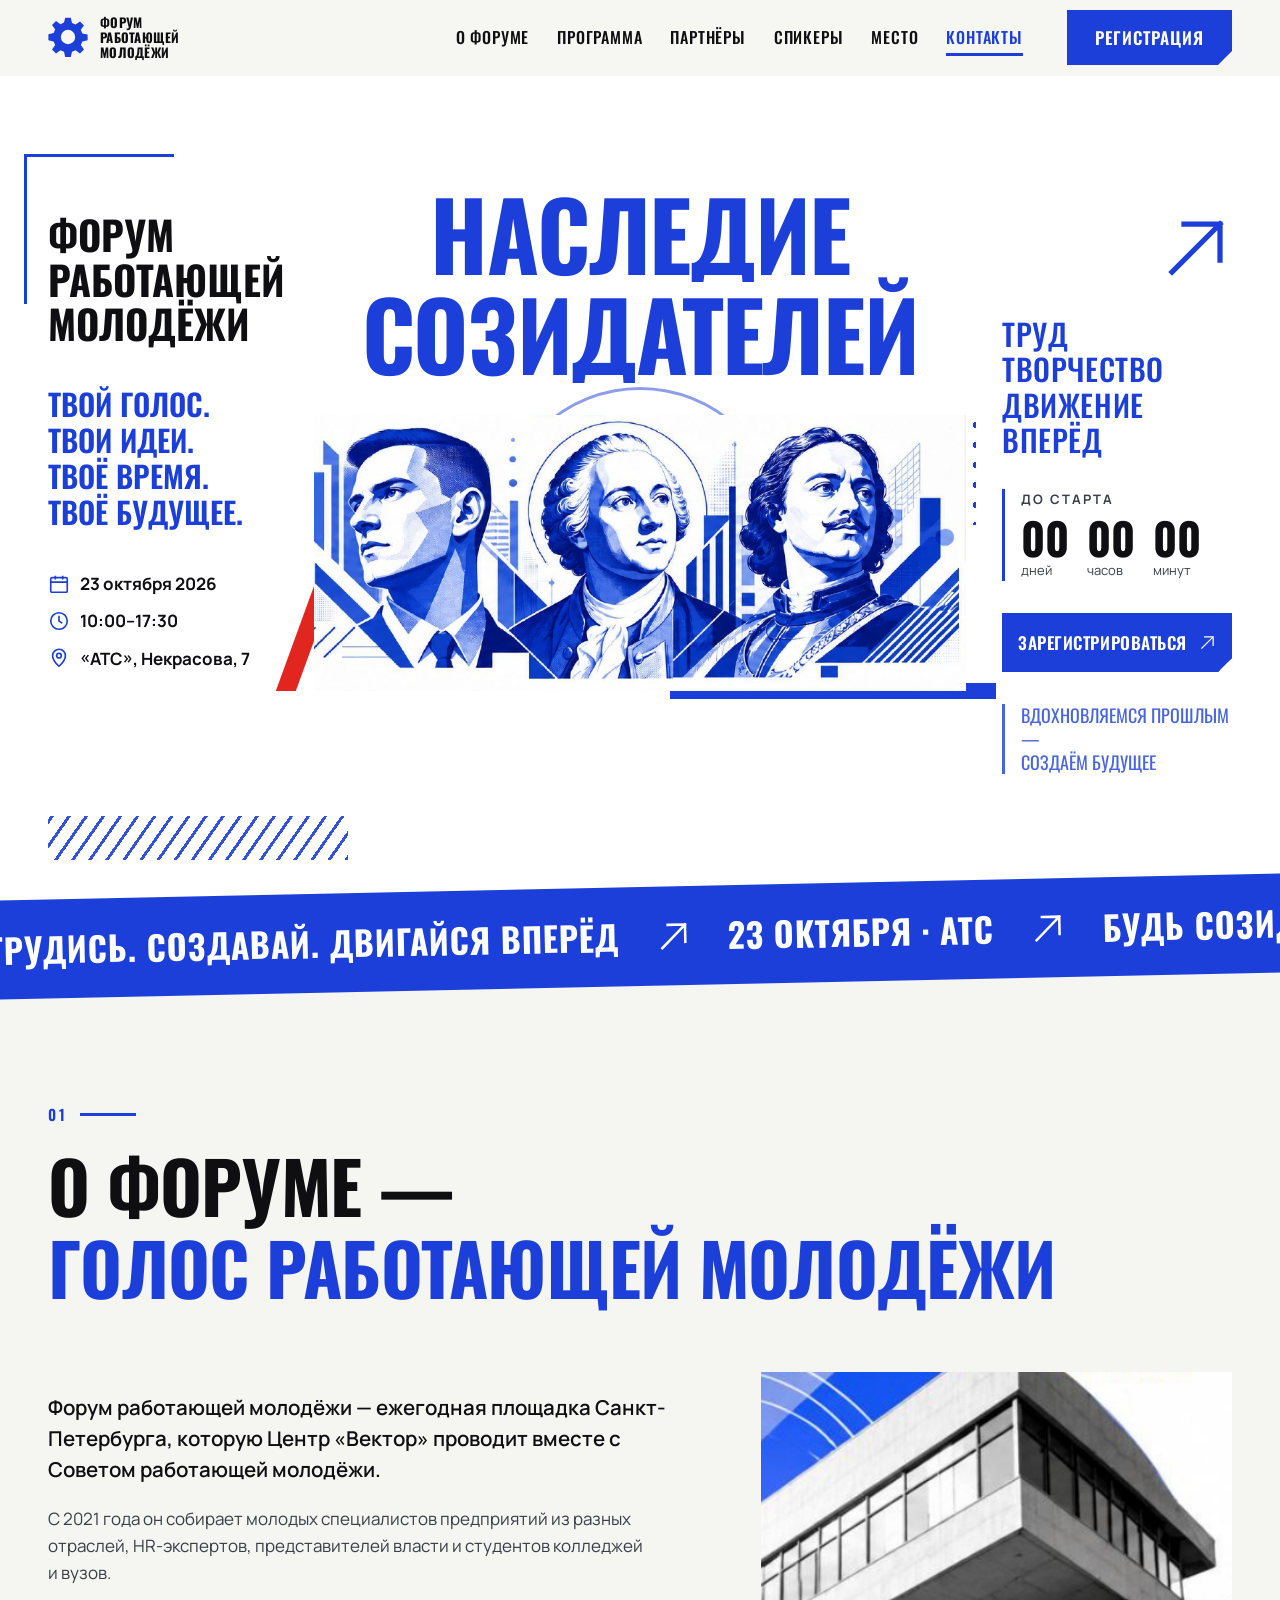
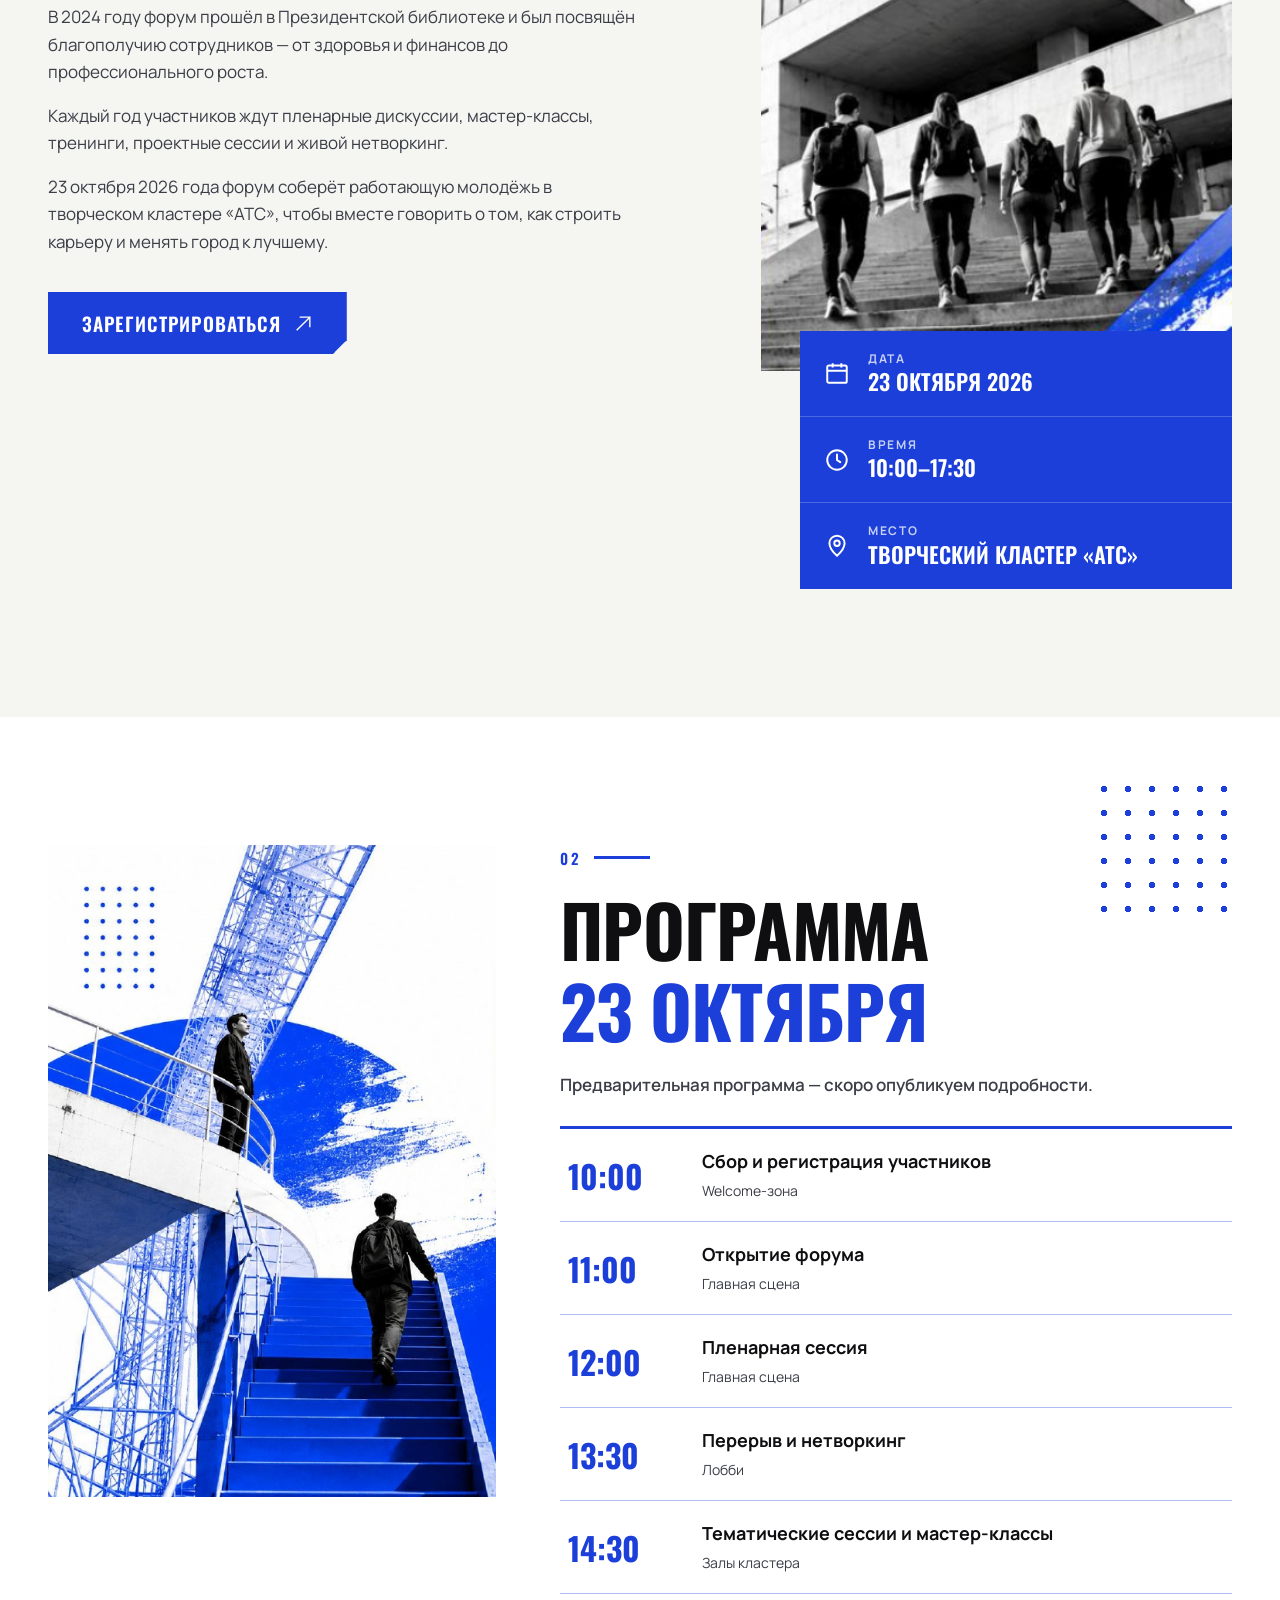
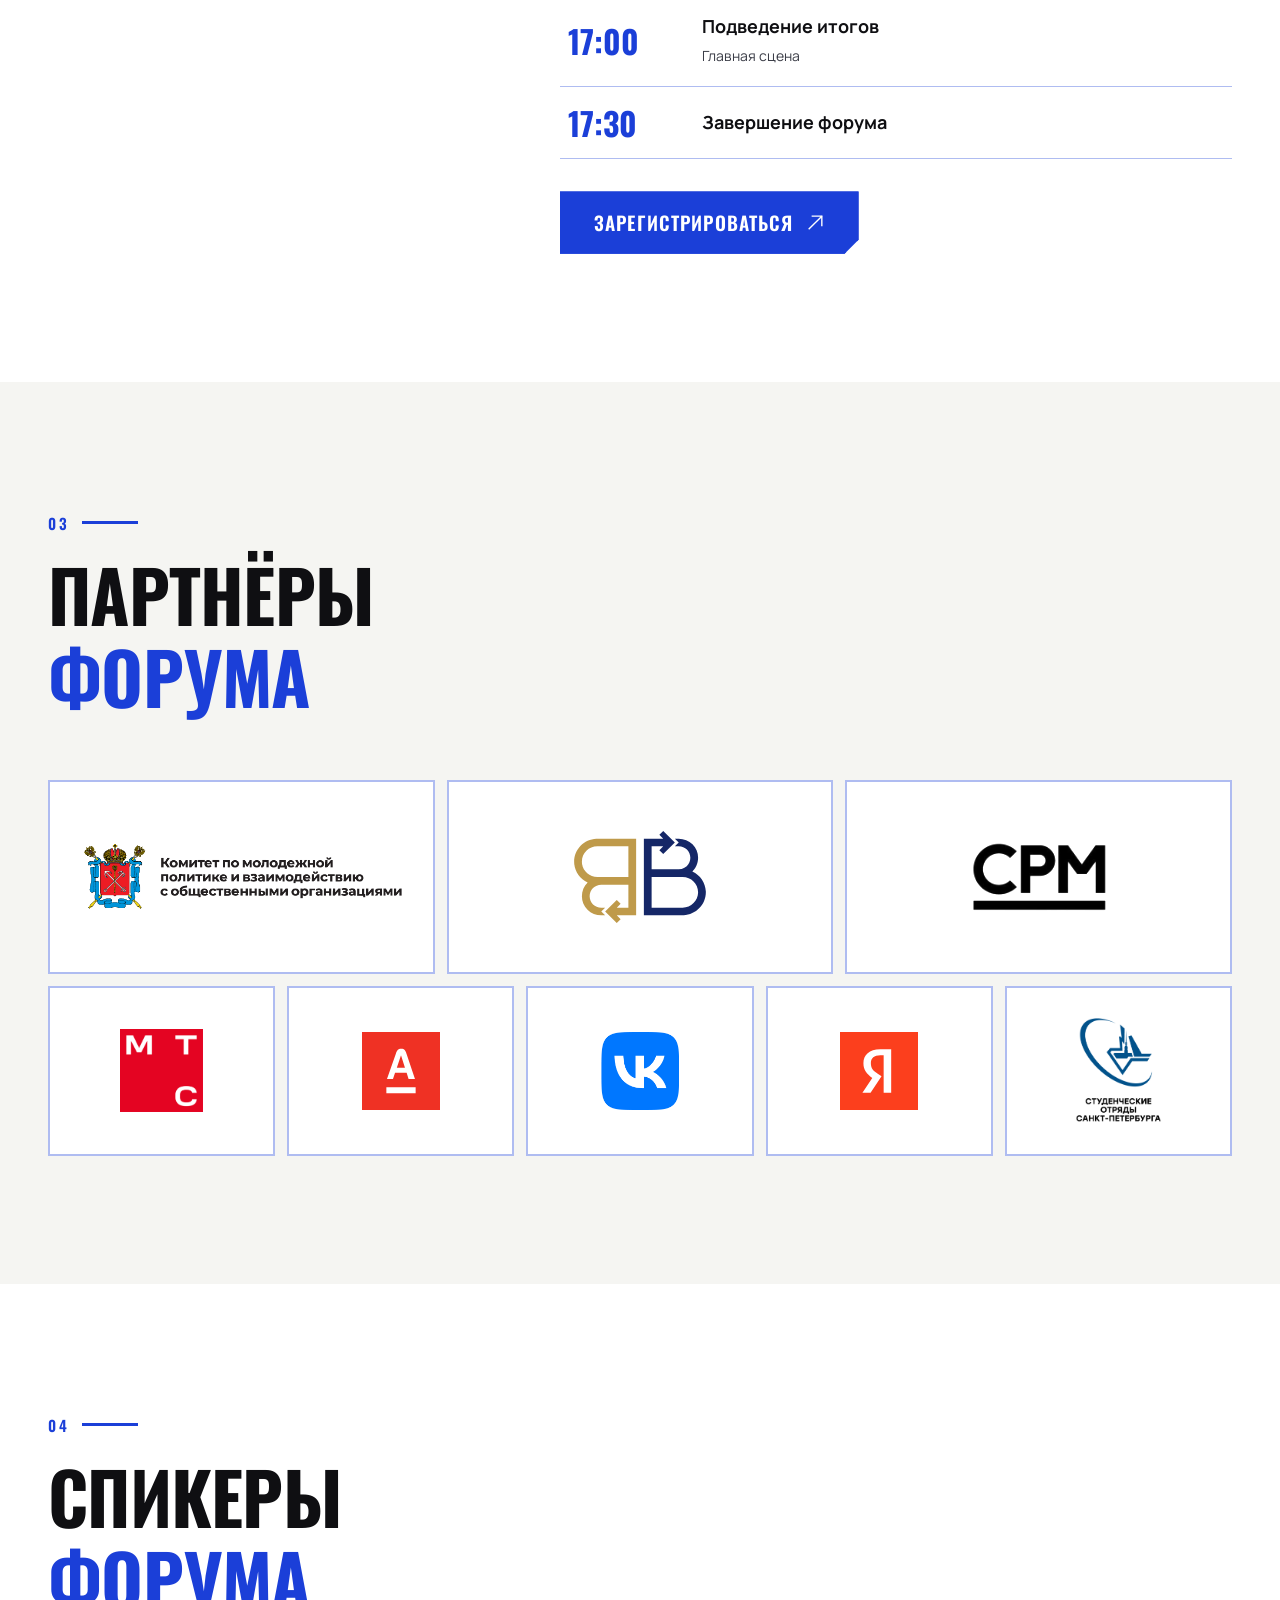
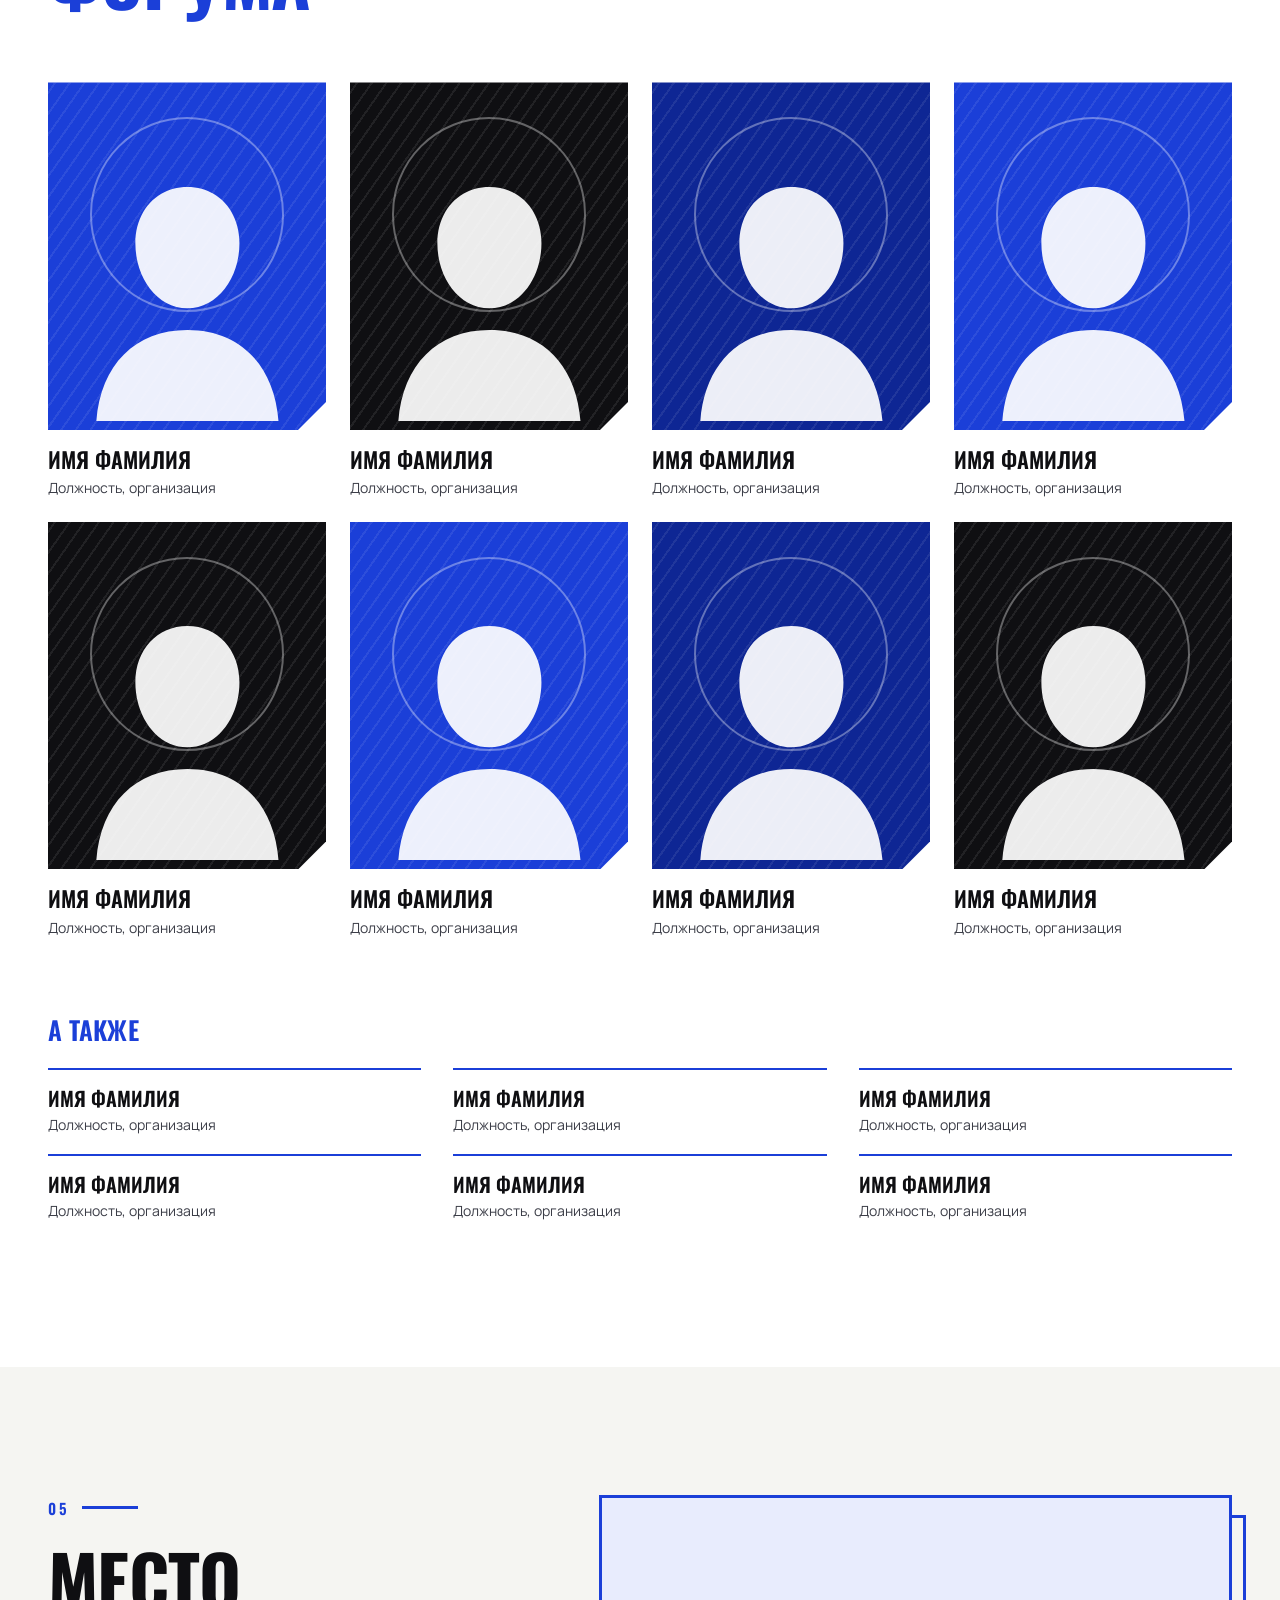
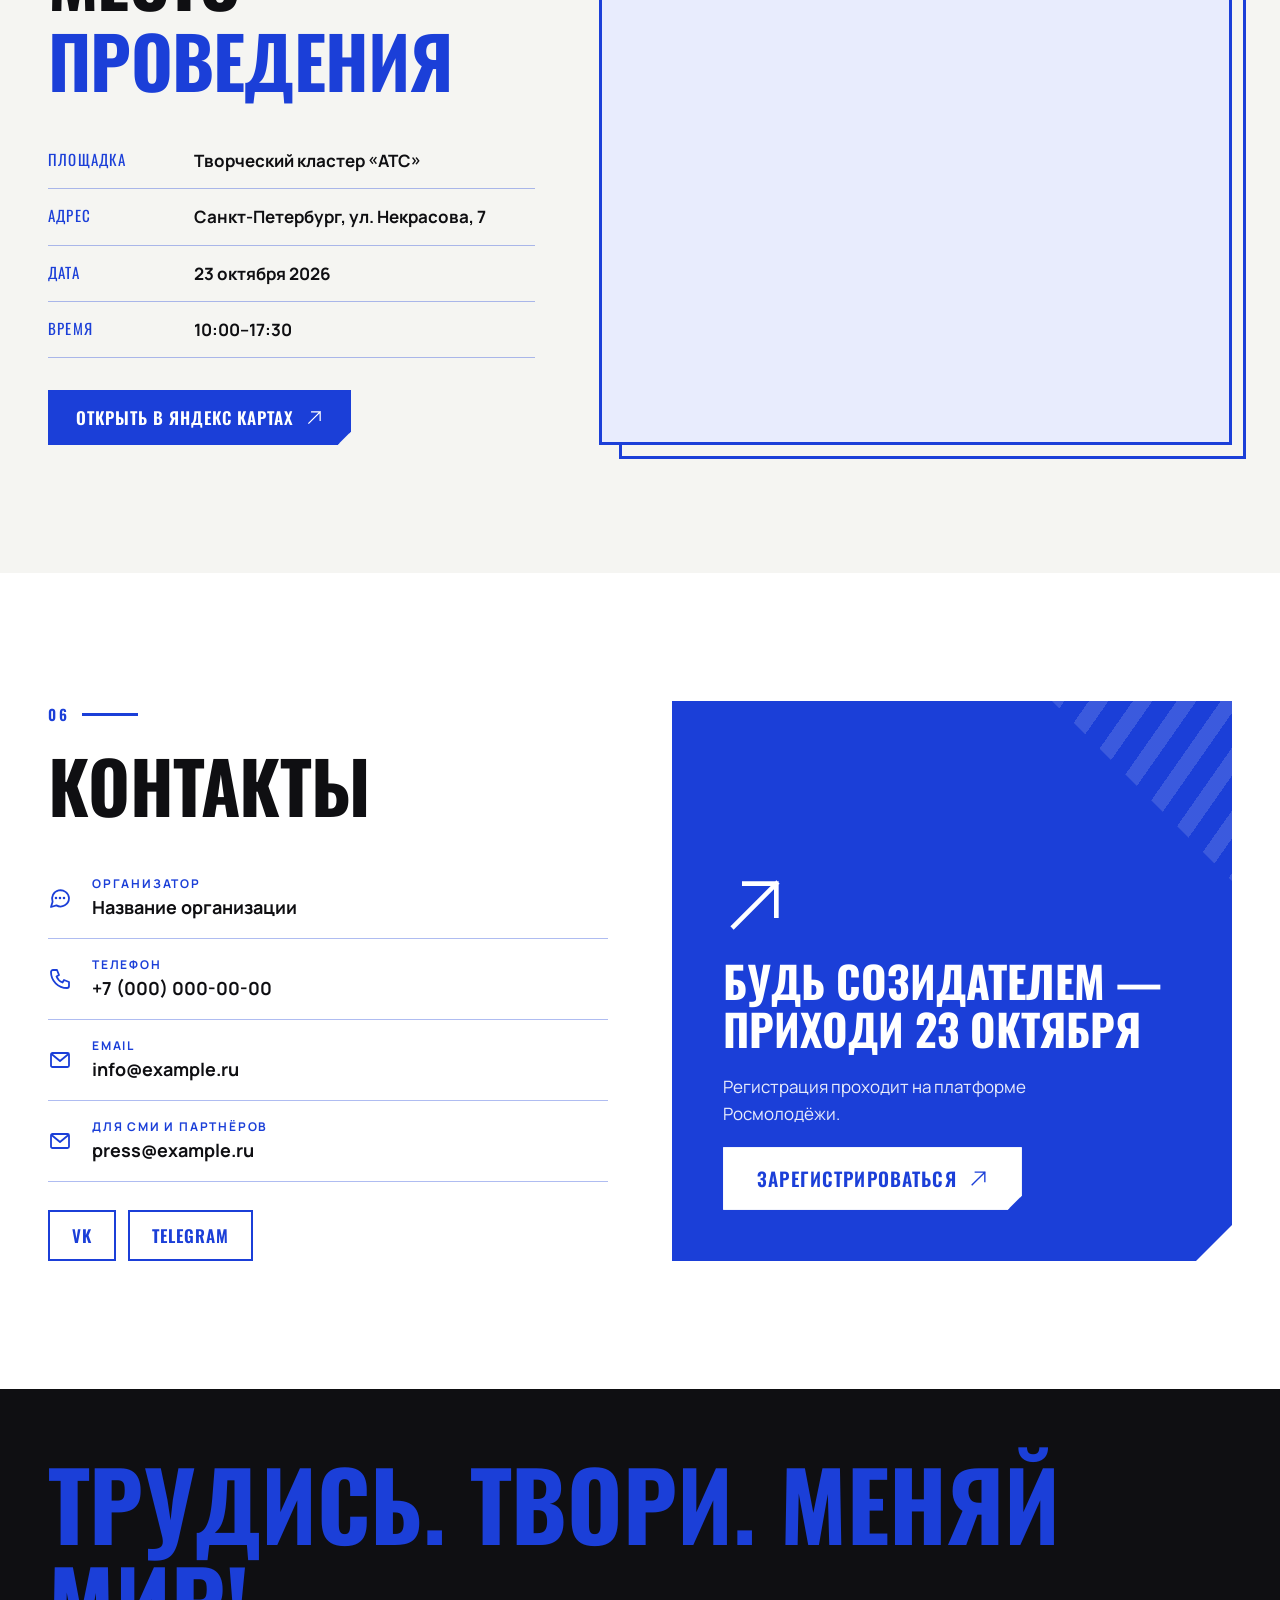
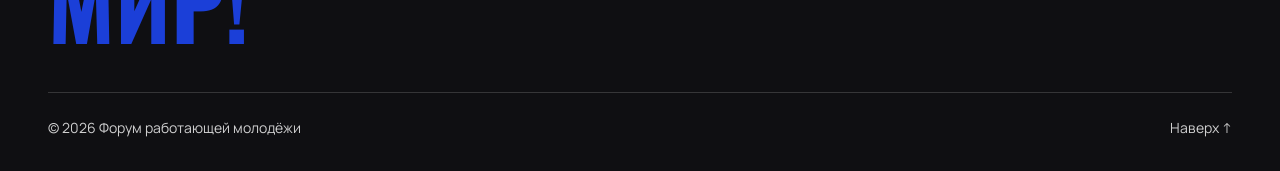
==== commit 0bac24a3: "Лендинг «Форум работающей молодёжи»: блоки по ТЗ, партнёры, карта - Название «Форум работающей молод" ====
--- a/index.html
+++ b/index.html
@@ -3,8 +3,8 @@
 <head>
   <meta charset="utf-8">
   <meta name="viewport" content="width=device-width, initial-scale=1">
-  <title>Форум трудовой молодёжи — Наследие созидателей</title>
-  <meta name="description" content="Форум трудовой молодёжи «Наследие созидателей». Труд. Творчество. Движение вперёд.">
+  <title>Форум работающей молодёжи — 23 октября 2026, Санкт-Петербург</title>
+  <meta name="description" content="Форум работающей молодёжи Санкт-Петербурга. 23 октября 2026, 10:00–17:30, творческий кластер «АТС», ул. Некрасова, 7.">
   <link rel="preconnect" href="https://fonts.googleapis.com">
   <link rel="preconnect" href="https://fonts.gstatic.com" crossorigin>
   <link href="https://fonts.googleapis.com/css2?family=Oswald:wght@500;600;700&family=Manrope:wght@400;500;600;700;800&display=swap" rel="stylesheet">
@@ -16,15 +16,12 @@
 <svg width="0" height="0" style="position:absolute" aria-hidden="true">
   <symbol id="i-arrow" viewBox="0 0 48 48"><path d="M8 40 40 8M16 8h24v24" fill="none" stroke="currentColor" stroke-width="3.5" stroke-linecap="square"/></symbol>
   <symbol id="i-gear" viewBox="0 0 100 100"><path fill="currentColor" d="M43 2h14l3 13 9 4 11-8 10 10-8 11 4 9 13 3v14l-13 3-4 9 8 11-10 10-11-8-9 4-3 13H43l-3-13-9-4-11 8-10-10 8-11-4-9-13-3V43l13-3 4-9-8-11 10-10 11 8 9-4zM50 32a18 18 0 1 0 0 36 18 18 0 1 0 0-36z"/></symbol>
-  <symbol id="i-route" viewBox="0 0 24 24"><path d="M5 20a2 2 0 1 0 0-4 2 2 0 0 0 0 4zM19 8V3l4 1.5L19 6M19 8c0 4-6 3-6 7s6 3 6 5M7 18h4" fill="none" stroke="currentColor" stroke-width="1.8" stroke-linecap="round" stroke-linejoin="round"/></symbol>
-  <symbol id="i-team" viewBox="0 0 24 24"><g fill="none" stroke="currentColor" stroke-width="1.8" stroke-linecap="round"><circle cx="12" cy="8" r="3"/><circle cx="5" cy="10" r="2.2"/><circle cx="19" cy="10" r="2.2"/><path d="M6.5 20a5.5 5.5 0 0 1 11 0M1.5 19a4 4 0 0 1 5-3.6M22.5 19a4 4 0 0 0-5-3.6"/></g></symbol>
-  <symbol id="i-mentor" viewBox="0 0 24 24"><g fill="none" stroke="currentColor" stroke-width="1.8" stroke-linecap="round" stroke-linejoin="round"><circle cx="9" cy="7" r="3.5"/><path d="M2.5 20a6.5 6.5 0 0 1 10-5.5M17.5 13l1.4 2.8 3.1.4-2.2 2.2.5 3.1-2.8-1.5-2.8 1.5.5-3.1-2.2-2.2 3.1-.4z"/></g></symbol>
-  <symbol id="i-chat" viewBox="0 0 24 24"><g fill="none" stroke="currentColor" stroke-width="1.8" stroke-linecap="round" stroke-linejoin="round"><path d="M21 12a8.5 8.5 0 0 1-12.6 7.4L3 21l1.6-5.2A8.5 8.5 0 1 1 21 12z"/><path d="M8 12h.01M12 12h.01M16 12h.01" stroke-width="2.6"/></g></symbol>
-  <symbol id="i-edu" viewBox="0 0 24 24"><g fill="none" stroke="currentColor" stroke-width="1.8" stroke-linejoin="round"><path d="M12 4 1.5 9 12 14l10.5-5z"/><path d="M5.5 11v5c2 2 11 2 13 0v-5M22 9v6"/></g></symbol>
-  <symbol id="i-case" viewBox="0 0 24 24"><g fill="none" stroke="currentColor" stroke-width="1.8" stroke-linejoin="round"><rect x="2.5" y="7" width="19" height="13" rx="1.5"/><path d="M8.5 7V4.5h7V7M2.5 12.5h19M11 12.5v2h2v-2"/></g></symbol>
-  <symbol id="i-museum" viewBox="0 0 24 24"><g fill="none" stroke="currentColor" stroke-width="1.8" stroke-linejoin="round"><path d="M12 2.5 2.5 7.5h19zM4 10v8M8 10v8M12 10v8M16 10v8M20 10v8M2 21h20"/></g></symbol>
   <symbol id="i-pin" viewBox="0 0 24 24"><g fill="none" stroke="currentColor" stroke-width="1.8"><path d="M12 21s-7-6.2-7-11.5a7 7 0 0 1 14 0C19 14.8 12 21 12 21z"/><circle cx="12" cy="9.5" r="2.5"/></g></symbol>
   <symbol id="i-cal" viewBox="0 0 24 24"><g fill="none" stroke="currentColor" stroke-width="1.8"><rect x="3" y="5" width="18" height="16" rx="1.5"/><path d="M3 10h18M8 3v4M16 3v4"/></g></symbol>
+  <symbol id="i-clock" viewBox="0 0 24 24"><g fill="none" stroke="currentColor" stroke-width="1.8" stroke-linecap="round"><circle cx="12" cy="12" r="9"/><path d="M12 7v5l3 2"/></g></symbol>
+  <symbol id="i-phone" viewBox="0 0 24 24"><path d="M5 3h4l2 5-2.5 1.5a11 11 0 0 0 6 6L16 13l5 2v4a2 2 0 0 1-2 2A16 16 0 0 1 3 5a2 2 0 0 1 2-2z" fill="none" stroke="currentColor" stroke-width="1.8" stroke-linejoin="round"/></symbol>
+  <symbol id="i-mail" viewBox="0 0 24 24"><g fill="none" stroke="currentColor" stroke-width="1.8" stroke-linejoin="round"><rect x="3" y="5" width="18" height="14" rx="1.5"/><path d="m3.5 6 8.5 7 8.5-7"/></g></symbol>
+  <symbol id="i-chat" viewBox="0 0 24 24"><g fill="none" stroke="currentColor" stroke-width="1.8" stroke-linecap="round" stroke-linejoin="round"><path d="M21 12a8.5 8.5 0 0 1-12.6 7.4L3 21l1.6-5.2A8.5 8.5 0 1 1 21 12z"/><path d="M8 12h.01M12 12h.01M16 12h.01" stroke-width="2.6"/></g></symbol>
   <symbol id="i-person" viewBox="0 0 100 120"><path fill="currentColor" d="M50 12c14 0 24 11 24 26 0 16-10 30-24 30S26 54 26 38c0-15 10-26 24-26zM8 120c2-26 18-42 42-42s40 16 42 42z"/></symbol>
 </svg>
 
@@ -35,18 +32,18 @@
   <div class="container header__inner">
     <a href="#top" class="logo" aria-label="На главную">
       <span class="logo__mark" aria-hidden="true"><svg><use href="#i-gear"/></svg></span>
-      <span class="logo__text">Форум<br>трудовой<br>молодёжи</span>
+      <span class="logo__text">Форум<br>работающей<br>молодёжи</span>
     </a>
     <nav class="nav" id="nav" aria-label="Основная навигация">
       <a href="#about">О форуме</a>
-      <a href="#values">Ценности</a>
-      <a href="#tracks">Треки</a>
       <a href="#program">Программа</a>
+      <a href="#partners">Партнёры</a>
       <a href="#speakers">Спикеры</a>
-      <a href="#partners">Партнёрам</a>
+      <a href="#place">Место</a>
       <a href="#contacts">Контакты</a>
+      <a href="#" class="nav__reg js-reg">Регистрация</a>
     </nav>
-    <a href="#register" class="btn btn--blue header__cta">Регистрация</a>
+    <a href="#" class="btn btn--blue header__cta js-reg">Регистрация</a>
     <button class="burger" id="burger" aria-label="Открыть меню" aria-expanded="false" aria-controls="nav"><span></span><span></span><span></span></button>
   </div>
 </header>
@@ -59,11 +56,12 @@
   <div class="container hero__grid">
     <div class="hero__left">
       <span class="corner corner--tl" aria-hidden="true"></span>
-      <p class="hero__eyebrow">Форум<br>трудовой<br>молодёжи</p>
+      <p class="hero__eyebrow">Форум<br>работающей<br>молодёжи</p>
       <p class="hero__manifest">Твой голос.<br>Твои идеи.<br>Твоё время.<br>Твоё будущее.</p>
       <div class="hero__meta">
-        <div><svg class="ico"><use href="#i-cal"/></svg><span>ДД.ММ.2026</span></div>
-        <div><svg class="ico"><use href="#i-pin"/></svg><span>Санкт-Петербург</span></div>
+        <div><svg class="ico"><use href="#i-cal"/></svg><span>23 октября 2026</span></div>
+        <div><svg class="ico"><use href="#i-clock"/></svg><span>10:00–17:30</span></div>
+        <div><svg class="ico"><use href="#i-pin"/></svg><span>«АТС», Некрасова, 7</span></div>
       </div>
     </div>
 
@@ -98,7 +96,7 @@
           <div><b data-cd="m">00</b><span>минут</span></div>
         </div>
       </div>
-      <a href="#register" class="btn btn--blue btn--lg">Стать участником <svg class="ico"><use href="#i-arrow"/></svg></a>
+      <a href="#" class="btn btn--blue btn--lg js-reg">Зарегистрироваться <svg class="ico"><use href="#i-arrow"/></svg></a>
       <p class="hero__motto">Вдохновляемся прошлым —<br>создаём будущее</p>
     </div>
   </div>
@@ -108,136 +106,47 @@
 <div class="marquee" aria-hidden="true">
   <div class="marquee__track">
     <span>Трудись. Создавай. Двигайся вперёд</span><svg><use href="#i-arrow"/></svg>
-    <span>Сила в смелости и идеях</span><svg><use href="#i-arrow"/></svg>
+    <span>23 октября · АТС</span><svg><use href="#i-arrow"/></svg>
     <span>Будь созидателем</span><svg><use href="#i-arrow"/></svg>
-    <span>Миром правит труд и вера в себя</span><svg><use href="#i-arrow"/></svg>
+    <span>Форум работающей молодёжи</span><svg><use href="#i-arrow"/></svg>
     <span>Трудись. Создавай. Двигайся вперёд</span><svg><use href="#i-arrow"/></svg>
-    <span>Сила в смелости и идеях</span><svg><use href="#i-arrow"/></svg>
+    <span>23 октября · АТС</span><svg><use href="#i-arrow"/></svg>
     <span>Будь созидателем</span><svg><use href="#i-arrow"/></svg>
-    <span>Миром правит труд и вера в себя</span><svg><use href="#i-arrow"/></svg>
+    <span>Форум работающей молодёжи</span><svg><use href="#i-arrow"/></svg>
   </div>
 </div>
 
-<!-- ============ ABOUT ============ -->
+<!-- ============ 01. О ФОРУМЕ ============ -->
 <section class="section about" id="about">
   <div class="container">
     <div class="sec-head reveal">
       <span class="sec-num">01</span>
-      <h2 class="h2">О форуме — <em>труд как созидание</em></h2>
+      <h2 class="h2">О форуме — <em>голос работающей молодёжи</em></h2>
     </div>
     <div class="about__grid">
       <div class="about__text reveal">
-        <p class="lead">Идея форума — показать молодёжи, что труд — это не только про выполнение задач, но и про творчество, преобразование мира, личный рост и культурный код страны.</p>
-        <p>Это про умение создавать новое, брать ответственность, работать в команде, не бояться неизведанного.</p>
-        <p>Форум соединяет традиции российского и советского отношения к труду с современными вызовами и практиками профессионального роста.</p>
-      </div>
-      <ul class="stats reveal">
-        <li><b data-count="1000">0</b><span>+</span><p>участников</p></li>
-        <li><b data-count="5">0</b><p>тематических треков</p></li>
-        <li><b data-count="30">0</b><span>+</span><p>спикеров и наставников</p></li>
-        <li><b data-count="2">0</b><p>дня насыщенной программы</p></li>
-      </ul>
-    </div>
-  </div>
-</section>
-
-<!-- ============ VALUES ============ -->
-<section class="section values" id="values">
-  <div class="hatch hatch--tl" aria-hidden="true"></div>
-  <div class="container values__grid">
-    <div class="values__left reveal">
-      <span class="sec-num">02</span>
-      <h2 class="h2 h2--xl">Ценности форума: <em>создавать, развиваться, двигаться вперёд</em></h2>
-      <div class="values__art">
-        <svg class="values__gear" aria-hidden="true"><use href="#i-gear"/></svg>
-        <div class="crop crop--values" style="--x:450;--y:70;--w:390;--h:700">
-          <img src="assets/slide2.jpg" alt="Девушка в рабочем комбинезоне поднимается по ступеням" loading="lazy" width="1500" height="844">
-        </div>
-      </div>
-    </div>
-    <div class="values__right">
-      <ol class="numlist">
-        <li class="reveal"><p><b>Трудолюбие как созидание</b> — возможность оставить след и принести пользу.</p></li>
-        <li class="reveal"><p><b>Творчество в работе</b> — нестандартное мышление и улучшение процессов даже в «рутинных» профессиях.</p></li>
-        <li class="reveal"><p><b>Открытость новому</b> — готовность учиться и экспериментировать.</p></li>
-        <li class="reveal"><p><b>Профессиональное развитие</b> — постоянное совершенствование навыков и компетенций.</p></li>
-        <li class="reveal"><p><b>Движение вперёд</b> — готовность к неизвестности и новым вызовам.</p></li>
-        <li class="reveal"><p><b>Личная и командная работа</b> — сочетание самостоятельности с вкладом в общий результат.</p></li>
-      </ol>
-      <blockquote class="brush reveal">
-        <svg class="brush__arrow"><use href="#i-arrow"/></svg>
-        <div>
-          <p class="brush__label">Ключевой посыл:</p>
-          <p class="brush__quote">«Ты можешь быть тем самым человеком, который меняет мир вместе с собой»</p>
-        </div>
-      </blockquote>
-    </div>
-  </div>
-</section>
-
-<!-- ============ HEROES ============ -->
-<section class="section heroes" id="heroes">
-  <div class="container heroes__grid">
-    <div class="heroes__text">
-      <div class="reveal">
-        <span class="sec-num">03</span>
-        <h2 class="h2">Герои, которые <em>соединяют простоту и величие</em></h2>
-        <hr class="rule">
-      </div>
-      <ul class="arrowlist">
-        <li class="reveal"><b>Пётр I</b> — образ реформатора и «первопроходца», который не боялся ломать старое ради нового.</li>
-        <li class="reveal"><b>М. Ломоносов</b> — синтез науки, труда и творчества: крестьянский сын, ставший учёным, поэтом, организатором.</li>
-        <li class="reveal"><b>Д. Менделеев</b> — исследователь, видевший в науке служение обществу.</li>
-        <li class="reveal"><b>К. Станиславский и В. Мейерхольд</b> — театральные новаторы, революционеры творческого поиска.</li>
-        <li class="reveal"><b>В. Маяковский и А. Родченко</b> — «человек-оркестр» эпохи авангарда: труд и креатив в одном человеке.</li>
-        <li class="reveal"><b>Ю. Гагарин</b> — смелость и ответственность: шаг в неизвестность ради общего дела.</li>
-        <li class="reveal"><b>В. Высоцкий и С. Курёхин</b> — искренность, смелость в экспериментах и культурное влияние.</li>
-      </ul>
-    </div>
-    <div class="heroes__art reveal">
-      <div class="crop crop--heroes" style="--x:700;--y:30;--w:780;--h:790">
-        <img src="assets/slide3.jpg" alt="Коллаж: герои российской и советской истории" loading="lazy" width="1500" height="844">
-      </div>
-    </div>
-  </div>
-</section>
-
-<!-- ============ TRACKS ============ -->
-<section class="section tracks" id="tracks">
-  <div class="tracks__bg" aria-hidden="true"></div>
-  <div class="container tracks__grid">
-    <div class="tracks__content">
-      <div class="reveal">
-        <span class="sec-num sec-num--light">04</span>
-        <h2 class="h2 h2--mixed">От личной амбиции — <br>к общественной пользе</h2>
-      </div>
-      <div class="goals reveal">
-        <h3 class="h3">Цели форума</h3>
-        <ul class="slashlist">
-          <li>Сформировать у молодёжи веру в себя, личный рост и успех.</li>
-          <li>Показать связь между амбициями, профессиональным развитием и общественной пользой.</li>
-          <li>Создать площадку для обмена практиками, наставничества и проектных инициатив.</li>
-          <li>Укрепить профессиональную идентичность через историко-культурный контекст.</li>
+        <p class="lead">Форум работающей молодёжи — ежегодная площадка Санкт-Петербурга, которую Центр «Вектор» проводит вместе с Советом работающей молодёжи.</p>
+        <p>С 2021 года он собирает молодых специалистов предприятий из разных отраслей, HR-экспертов, представителей власти и студентов колледжей и вузов.</p>
+        <p>В 2024 году форум прошёл в Президентской библиотеке и был посвящён благополучию сотрудников — от здоровья и финансов до профессионального роста.</p>
+        <p>Каждый год участников ждут пленарные дискуссии, мастер-классы, тренинги, проектные сессии и живой нетворкинг.</p>
+        <p>23 октября 2026 года форум соберёт работающую молодёжь в творческом кластере «АТС», чтобы вместе говорить о том, как строить карьеру и менять город к лучшему.</p>
+        <a href="#" class="btn btn--blue btn--lg js-reg">Зарегистрироваться <svg class="ico"><use href="#i-arrow"/></svg></a>
+      </div>
+      <aside class="about__side reveal">
+        <div class="crop crop--about" style="--x:1060;--y:140;--w:440;--h:560">
+          <img src="assets/slide8.jpg" alt="Молодые специалисты поднимаются по ступеням к зданию" loading="lazy" width="1500" height="844">
+        </div>
+        <ul class="facts">
+          <li><svg class="ico"><use href="#i-cal"/></svg><div><small>Дата</small><b>23 октября 2026</b></div></li>
+          <li><svg class="ico"><use href="#i-clock"/></svg><div><small>Время</small><b>10:00–17:30</b></div></li>
+          <li><svg class="ico"><use href="#i-pin"/></svg><div><small>Место</small><b>Творческий кластер «АТС»</b></div></li>
         </ul>
-      </div>
-      <h3 class="h3 reveal">Основные треки</h3>
-      <div class="track-cards">
-        <article class="track reveal"><span class="track__n">1</span><h4>Труд как реализация амбиций и служение обществу</h4><p>Лекции и дискуссии</p><svg class="track__arrow"><use href="#i-arrow"/></svg></article>
-        <article class="track reveal"><span class="track__n">2</span><h4>Творчество как метод</h4><p>Воркшопы по креативному мышлению, дизайну, медиа и искусству</p><svg class="track__arrow"><use href="#i-arrow"/></svg></article>
-        <article class="track reveal"><span class="track__n">3</span><h4>Команда и лидерство</h4><p>Тренинги по управлению проектами и коммуникации</p><svg class="track__arrow"><use href="#i-arrow"/></svg></article>
-        <article class="track reveal"><span class="track__n">4</span><h4>Преодоление неизвестности</h4><p>Кейсы об инновациях и выходе из зоны комфорта</p><svg class="track__arrow"><use href="#i-arrow"/></svg></article>
-        <article class="track reveal"><span class="track__n">5</span><h4>Практика и результат</h4><p>Мастер-классы, хакатоны и проектные сессии</p><svg class="track__arrow"><use href="#i-arrow"/></svg></article>
-      </div>
-    </div>
-    <div class="tracks__art reveal">
-      <div class="crop crop--tracks" style="--x:900;--y:90;--w:600;--h:754">
-        <img src="assets/slide4.jpg" alt="Молодой человек в синих очках смотрит вверх" loading="lazy" width="1500" height="844">
-      </div>
-    </div>
-  </div>
-</section>
-
-<!-- ============ PROGRAM ============ -->
+      </aside>
+    </div>
+  </div>
+</section>
+
+<!-- ============ 02. ПРОГРАММА ============ -->
 <section class="section program" id="program">
   <div class="dots dots--tr" aria-hidden="true"></div>
   <div class="container program__grid">
@@ -248,184 +157,122 @@
     </div>
     <div class="program__content">
       <div class="reveal">
-        <span class="sec-num">05</span>
-        <h2 class="h2 h2--xl">Программа <em>превращает идеи в практику</em></h2>
-      </div>
-      <ul class="formats">
-        <li class="reveal"><svg><use href="#i-arrow"/></svg><div><b>Лекции и паблик-токи</b> с экспертами и наставниками — осмысление труда, развития и служения обществу.</div></li>
-        <li class="reveal"><svg><use href="#i-arrow"/></svg><div><b>Воркшопы и практические сессии</b> — развитие креативного мышления и прикладных навыков.</div></li>
-        <li class="reveal"><svg><use href="#i-arrow"/></svg><div><b>Проектные лаборатории и хакатоны</b> — создание решений для реальных задач.</div></li>
-        <li class="reveal"><svg><use href="#i-arrow"/></svg><div><b>Панельные дискуссии</b> — разговор о будущем профессий и роли молодого специалиста.</div></li>
-        <li class="reveal"><svg><use href="#i-arrow"/></svg><div><b>Культурно-исторические модули</b> — экскурсии, выставки, кинопоказы и перформансы.</div></li>
-      </ul>
-    </div>
-  </div>
-
-  <!-- Расписание -->
-  <div class="container schedule reveal" id="schedule">
-    <div class="schedule__head">
-      <h3 class="h2 h2--sm">Расписание</h3>
-      <div class="tabs" role="tablist">
-        <button class="tab is-active" role="tab" aria-selected="true" data-day="1">День 1</button>
-        <button class="tab" role="tab" aria-selected="false" data-day="2">День 2</button>
-      </div>
-    </div>
-    <ol class="timeline" data-day-panel="1">
-      <li><time>09:00</time><div><b>Регистрация участников</b><span>Холл · welcome-зона</span></div><em>Общее</em></li>
-      <li><time>10:00</time><div><b>Пленарное заседание «Наследие созидателей»</b><span>Главная сцена</span></div><em>Пленарная</em></li>
-      <li><time>12:00</time><div><b>Параллельные сессии по трекам 1–3</b><span>Залы А, Б, В</span></div><em>Треки</em></li>
-      <li><time>15:00</time><div><b>Проектные лаборатории</b><span>Коворкинг</span></div><em>Практика</em></li>
-      <li><time>18:00</time><div><b>Культурная программа: кинопоказ</b><span>Главная сцена</span></div><em>Культура</em></li>
-    </ol>
-    <ol class="timeline" data-day-panel="2" hidden>
-      <li><time>10:00</time><div><b>Панельная дискуссия о будущем профессий</b><span>Главная сцена</span></div><em>Дискуссия</em></li>
-      <li><time>12:00</time><div><b>Параллельные сессии по трекам 4–5</b><span>Залы А, Б</span></div><em>Треки</em></li>
-      <li><time>14:00</time><div><b>Финал хакатона и защита проектов</b><span>Коворкинг</span></div><em>Практика</em></li>
-      <li><time>17:00</time><div><b>Закрытие форума и награждение</b><span>Главная сцена</span></div><em>Общее</em></li>
-    </ol>
-    <p class="note">* Расписание-заглушка, заменим на актуальное.</p>
-  </div>
-</section>
-
-<!-- ============ SPEAKERS ============ -->
+        <span class="sec-num">02</span>
+        <h2 class="h2">Программа <em>23 октября</em></h2>
+        <p class="program__note">Предварительная программа — скоро опубликуем подробности.</p>
+      </div>
+      <!-- ЗАГЛУШКА: заменить на предварительную программу -->
+      <ol class="timeline reveal">
+        <li><time>10:00</time><div><b>Сбор и регистрация участников</b><span>Welcome-зона</span></div></li>
+        <li><time>11:00</time><div><b>Открытие форума</b><span>Главная сцена</span></div></li>
+        <li><time>12:00</time><div><b>Пленарная сессия</b><span>Главная сцена</span></div></li>
+        <li><time>13:30</time><div><b>Перерыв и нетворкинг</b><span>Лобби</span></div></li>
+        <li><time>14:30</time><div><b>Тематические сессии и мастер-классы</b><span>Залы кластера</span></div></li>
+        <li><time>17:00</time><div><b>Подведение итогов</b><span>Главная сцена</span></div></li>
+        <li><time>17:30</time><div><b>Завершение форума</b></div></li>
+      </ol>
+      <a href="#" class="btn btn--blue btn--lg js-reg reveal">Зарегистрироваться <svg class="ico"><use href="#i-arrow"/></svg></a>
+    </div>
+  </div>
+</section>
+
+<!-- ============ 03. ПАРТНЁРЫ ============ -->
+<section class="section partners" id="partners">
+  <div class="container">
+    <div class="sec-head reveal">
+      <span class="sec-num">03</span>
+      <h2 class="h2">Партнёры <em>форума</em></h2>
+    </div>
+    <!-- --lw / --lh — размер логотипа внутри плитки, подобран под пропорции каждого знака -->
+    <ul class="partner-grid partner-grid--main">
+      <li class="partner partner--wide reveal" style="--lw:94%;--lh:62%"><img src="assets/partners/komitet.png" alt="Комитет по молодёжной политике и взаимодействию с общественными организациями Санкт-Петербурга" loading="lazy"></li>
+      <li class="partner reveal" style="--lw:56%;--lh:62%"><img src="assets/partners/vector.svg" alt="Центр поддержки молодёжных инициатив «Вектор»" loading="lazy"></li>
+      <li class="partner reveal" style="--lw:60%;--lh:58%"><img class="partner__img--invert" src="assets/partners/srm.png" alt="Совет работающей молодёжи Санкт-Петербурга" loading="lazy"></li>
+    </ul>
+    <ul class="partner-grid partner-grid--more">
+      <li class="partner reveal" style="--lh:66%"><img src="assets/partners/mts.png" alt="МТС" loading="lazy"></li>
+      <li class="partner reveal" style="--lh:62%"><img src="assets/partners/alfa.svg" alt="Альфа-Банк" loading="lazy"></li>
+      <li class="partner reveal" style="--lh:62%"><img src="assets/partners/vk.png" alt="VK" loading="lazy"></li>
+      <li class="partner reveal" style="--lh:62%"><img src="assets/partners/yandex.svg" alt="Яндекс" loading="lazy"></li>
+      <li class="partner reveal" style="--lw:84%;--lh:94%"><img src="assets/partners/spbso.png" alt="Студенческие отряды Санкт-Петербурга" loading="lazy"></li>
+    </ul>
+  </div>
+</section>
+
+<!-- ============ 04. СПИКЕРЫ ============ -->
 <section class="section speakers" id="speakers">
   <div class="container">
     <div class="sec-head reveal">
-      <span class="sec-num">06</span>
-      <h2 class="h2">Спикеры <em>и наставники</em></h2>
-    </div>
+      <span class="sec-num">04</span>
+      <h2 class="h2">Спикеры <em>форума</em></h2>
+    </div>
+    <!-- ЗАГЛУШКИ: 6–8 спикеров с фото. Вместо <svg> вставить <img src="assets/speakers/…" alt="Имя Фамилия"> -->
     <div class="speaker-grid">
-      <!-- карточки генерируются в main.js -->
-    </div>
-  </div>
-</section>
-
-<!-- ============ PARTICIPANT ============ -->
-<section class="section path" id="path">
-  <div class="container path__grid">
-    <div class="path__content">
-      <div class="reveal">
-        <span class="sec-num">07</span>
-        <h2 class="h2">Участник <em>проходит свой путь и создаёт вместе с другими</em></h2>
-      </div>
-      <h3 class="h3 reveal">Механизмы вовлечения</h3>
-      <ul class="mech">
-        <li class="reveal"><span class="mech__ico"><svg><use href="#i-route"/></svg></span><div><b>Персональные маршруты</b><p>Участник выбирает треки и формирует индивидуальную программу.</p></div><span class="mech__n">01</span></li>
-        <li class="reveal"><span class="mech__ico"><svg><use href="#i-team"/></svg></span><div><b>Проектные группы</b><p>Команды решают реальные задачи от партнёров форума.</p></div><span class="mech__n">02</span></li>
-        <li class="reveal"><span class="mech__ico"><svg><use href="#i-mentor"/></svg></span><div><b>Наставничество</b><p>Опытные специалисты курируют группы и помогают реализовать идеи.</p></div><span class="mech__n">03</span></li>
-        <li class="reveal"><span class="mech__ico"><svg><use href="#i-chat"/></svg></span><div><b>Обратная связь</b><p>После каждого блока участники оценивают полезность и предлагают улучшения.</p></div><span class="mech__n">04</span></li>
-      </ul>
-    </div>
-    <div class="path__art reveal">
-      <div class="crop crop--path" style="--x:800;--y:0;--w:700;--h:610">
-        <img src="assets/slide7.jpg" alt="Юноша с рюкзаком поднимается по ступеням к стрелке" loading="lazy" width="1500" height="844">
-      </div>
-      <p class="path__caption">Так форум объединяет <em>личную инициативу, командную работу и поддержку профессионалов</em> — от первого интереса до готового проектного решения.</p>
-    </div>
-  </div>
-</section>
-
-<!-- ============ PARTNERS ============ -->
-<section class="section partners" id="partners">
-  <div class="container">
-    <div class="partners__top">
-      <div class="reveal">
-        <span class="sec-num">08</span>
-        <h2 class="h2 h2--xl"><em>Партнёрство</em> превращает форум в долгосрочную платформу</h2>
-      </div>
-      <ul class="support">
-        <li class="reveal"><span class="support__ico"><svg><use href="#i-edu"/></svg></span><div><b>Образовательные учреждения</b> — привлечение студентов и организация академических модулей.</div></li>
-        <li class="reveal"><span class="support__ico"><svg><use href="#i-case"/></svg></span><div><b>Компании и работодатели</b> — реальные кейсы, мастер-классы и стажировки.</div></li>
-        <li class="reveal"><span class="support__ico"><svg><use href="#i-museum"/></svg></span><div><b>Музеи, архивы и культурные институции</b> — историко-культурный контекст и выставки.</div></li>
-        <li class="reveal"><span class="support__ico"><svg><use href="#i-team"/></svg></span><div><b>Молодёжные и волонтёрские организации</b> — вовлечение активистов и социальные инициативы.</div></li>
-      </ul>
-    </div>
-    <div class="logos reveal" aria-label="Партнёры форума">
-      <div class="logo-ph">Логотип</div><div class="logo-ph">Логотип</div><div class="logo-ph">Логотип</div>
-      <div class="logo-ph">Логотип</div><div class="logo-ph">Логотип</div><div class="logo-ph">Логотип</div>
-    </div>
-  </div>
-  <div class="banner reveal">
-    <div class="crop crop--banner" style="--x:330;--y:445;--w:520;--h:210">
-      <img src="assets/slide9.jpg" alt="" loading="lazy" width="1500" height="844">
-    </div>
-    <div class="banner__text">
-      <svg><use href="#i-arrow"/></svg>
-      <p>Форум становится пространством, где молодые люди осознают связь с культурными традициями страны и получают инструменты для реализации потенциала.</p>
-      <a href="#contacts" class="btn btn--white">Стать партнёром</a>
-    </div>
-  </div>
-</section>
-
-<!-- ============ REGISTER ============ -->
-<section class="section register" id="register">
-  <div class="register__stripes" aria-hidden="true"></div>
-  <div class="container register__grid">
-    <div class="register__intro reveal">
-      <span class="sec-num sec-num--light">09</span>
-      <h2 class="h2 h2--light">Регистрация</h2>
-      <p class="lead">Будь созидателем: сегодня ты учишься, завтра — меняешь мир.</p>
-      <ul class="reg-options">
-        <li><b>Индивидуальная заявка</b><span>Для студентов и молодых специалистов</span></li>
-        <li><b>Делегация</b><span>Для вузов, колледжей и предприятий</span></li>
-      </ul>
-    </div>
-    <form class="form reveal" id="regForm" novalidate>
-      <div class="field">
-        <label for="f-name">Имя и фамилия *</label>
-        <input id="f-name" name="name" type="text" autocomplete="name" required>
-        <small class="err" aria-live="polite"></small>
-      </div>
-      <div class="field-row">
-        <div class="field">
-          <label for="f-email">Email *</label>
-          <input id="f-email" name="email" type="email" autocomplete="email" required>
-          <small class="err" aria-live="polite"></small>
-        </div>
-        <div class="field">
-          <label for="f-phone">Телефон</label>
-          <input id="f-phone" name="phone" type="tel" autocomplete="tel">
-        </div>
-      </div>
-      <div class="field">
-        <label for="f-org">Вуз / организация</label>
-        <input id="f-org" name="org" type="text" autocomplete="organization">
-      </div>
-      <div class="field">
-        <label for="f-track">Интересующий трек</label>
-        <select id="f-track" name="track">
-          <option>Труд как реализация амбиций</option>
-          <option>Творчество как метод</option>
-          <option>Команда и лидерство</option>
-          <option>Преодоление неизвестности</option>
-          <option>Практика и результат</option>
-        </select>
-      </div>
-      <label class="check"><input type="checkbox" required> <span>Согласен на обработку персональных данных</span></label>
-      <button class="btn btn--white btn--lg" type="submit">Отправить заявку <svg class="ico"><use href="#i-arrow"/></svg></button>
-      <p class="form__ok" hidden>Заявка принята! (демо — данные никуда не отправляются)</p>
-    </form>
-  </div>
-</section>
-
-<!-- ============ CONTACTS ============ -->
+      <article class="speaker reveal"><div class="speaker__photo"><svg aria-hidden="true"><use href="#i-person"/></svg></div><h3>Имя Фамилия</h3><p>Должность, организация</p></article>
+      <article class="speaker reveal"><div class="speaker__photo"><svg aria-hidden="true"><use href="#i-person"/></svg></div><h3>Имя Фамилия</h3><p>Должность, организация</p></article>
+      <article class="speaker reveal"><div class="speaker__photo"><svg aria-hidden="true"><use href="#i-person"/></svg></div><h3>Имя Фамилия</h3><p>Должность, организация</p></article>
+      <article class="speaker reveal"><div class="speaker__photo"><svg aria-hidden="true"><use href="#i-person"/></svg></div><h3>Имя Фамилия</h3><p>Должность, организация</p></article>
+      <article class="speaker reveal"><div class="speaker__photo"><svg aria-hidden="true"><use href="#i-person"/></svg></div><h3>Имя Фамилия</h3><p>Должность, организация</p></article>
+      <article class="speaker reveal"><div class="speaker__photo"><svg aria-hidden="true"><use href="#i-person"/></svg></div><h3>Имя Фамилия</h3><p>Должность, организация</p></article>
+      <article class="speaker reveal"><div class="speaker__photo"><svg aria-hidden="true"><use href="#i-person"/></svg></div><h3>Имя Фамилия</h3><p>Должность, организация</p></article>
+      <article class="speaker reveal"><div class="speaker__photo"><svg aria-hidden="true"><use href="#i-person"/></svg></div><h3>Имя Фамилия</h3><p>Должность, организация</p></article>
+    </div>
+    <h3 class="h3 reveal">А также</h3>
+    <!-- ЗАГЛУШКИ: остальные спикеры списком -->
+    <ul class="speaker-list reveal">
+      <li><b>Имя Фамилия</b><span>Должность, организация</span></li>
+      <li><b>Имя Фамилия</b><span>Должность, организация</span></li>
+      <li><b>Имя Фамилия</b><span>Должность, организация</span></li>
+      <li><b>Имя Фамилия</b><span>Должность, организация</span></li>
+      <li><b>Имя Фамилия</b><span>Должность, организация</span></li>
+      <li><b>Имя Фамилия</b><span>Должность, организация</span></li>
+    </ul>
+  </div>
+</section>
+
+<!-- ============ 05. МЕСТО ============ -->
+<section class="section place" id="place">
+  <div class="container place__grid">
+    <div class="place__info reveal">
+      <span class="sec-num">05</span>
+      <h2 class="h2">Место <em>проведения</em></h2>
+      <dl class="place__list">
+        <div><dt>Площадка</dt><dd>Творческий кластер «АТС»</dd></div>
+        <div><dt>Адрес</dt><dd>Санкт-Петербург, ул. Некрасова, 7</dd></div>
+        <div><dt>Дата</dt><dd>23 октября 2026</dd></div>
+        <div><dt>Время</dt><dd>10:00–17:30</dd></div>
+      </dl>
+      <a class="btn btn--ghost" href="https://yandex.ru/maps/?pt=30.351440%2C59.938782&amp;z=17&amp;l=map" target="_blank" rel="noopener">Открыть в Яндекс Картах <svg class="ico"><use href="#i-arrow"/></svg></a>
+    </div>
+    <div class="place__map reveal">
+      <iframe title="Карта: Санкт-Петербург, ул. Некрасова, 7" src="https://yandex.ru/map-widget/v1/?ll=30.351440%2C59.938782&amp;z=17&amp;pt=30.351440%2C59.938782%2Cpm2rdm" loading="lazy" allowfullscreen></iframe>
+    </div>
+  </div>
+</section>
+
+<!-- ============ 06. КОНТАКТЫ ============ -->
 <section class="section contacts" id="contacts">
   <div class="container contacts__grid">
     <div class="reveal">
-      <span class="sec-num">10</span>
+      <span class="sec-num">06</span>
       <h2 class="h2">Контакты</h2>
-      <dl class="contacts__list">
-        <div><dt>Организатор</dt><dd>Название организации</dd></div>
-        <div><dt>Площадка</dt><dd>Санкт-Петербург, адрес площадки</dd></div>
-        <div><dt>Телефон</dt><dd>+7 (000) 000-00-00</dd></div>
-        <div><dt>Email</dt><dd>info@example.ru</dd></div>
-        <div><dt>Для СМИ</dt><dd>press@example.ru</dd></div>
-      </dl>
-    </div>
-    <div class="map reveal" aria-label="Карта (заглушка)">
-      <div class="map__grid"></div>
-      <span class="map__pin"><svg><use href="#i-pin"/></svg></span>
-      <p>Здесь будет карта</p>
+      <!-- ЗАГЛУШКИ: заменить на реальные контакты -->
+      <ul class="contact-list">
+        <li><svg class="ico"><use href="#i-chat"/></svg><div><small>Организатор</small><b>Название организации</b></div></li>
+        <li><svg class="ico"><use href="#i-phone"/></svg><div><small>Телефон</small><b>+7 (000) 000-00-00</b></div></li>
+        <li><svg class="ico"><use href="#i-mail"/></svg><div><small>Email</small><b>info@example.ru</b></div></li>
+        <li><svg class="ico"><use href="#i-mail"/></svg><div><small>Для СМИ и партнёров</small><b>press@example.ru</b></div></li>
+      </ul>
+      <div class="socials">
+        <a class="social" href="#" aria-label="ВКонтакте (ссылка появится позже)">VK</a>
+        <a class="social" href="#" aria-label="Telegram (ссылка появится позже)">Telegram</a>
+      </div>
+    </div>
+    <div class="cta-card reveal">
+      <svg class="cta-card__arrow" aria-hidden="true"><use href="#i-arrow"/></svg>
+      <p class="cta-card__title">Будь созидателем&nbsp;— приходи 23&nbsp;октября</p>
+      <p class="cta-card__text">Регистрация проходит на платформе Росмолодёжи.</p>
+      <a href="#" class="btn btn--white btn--lg js-reg">Зарегистрироваться <svg class="ico"><use href="#i-arrow"/></svg></a>
     </div>
   </div>
 </section>
@@ -436,11 +283,13 @@
   <div class="container footer__inner">
     <p class="footer__big">Трудись. Твори. Меняй мир!</p>
     <div class="footer__row">
-      <span>© 2026 Форум трудовой молодёжи</span>
+      <span>© 2026 Форум работающей молодёжи</span>
       <a href="#top">Наверх ↑</a>
     </div>
   </div>
 </footer>
+
+<div class="toast" id="toast" role="status" aria-live="polite" hidden></div>
 
 <script src="js/main.js"></script>
 </body>
--- a/css/style.css
+++ b/css/style.css
@@ -207,6 +207,7 @@
 .countdown__row div { display: flex; flex-direction: column; }
 .countdown b { font-family: var(--f-display); font-size: 44px; line-height: 1; color: var(--ink); font-variant-numeric: tabular-nums; }
 .countdown span { font-size: 13px; color: var(--ink-2); }
+.hero__right .btn { padding-inline: 16px; font-size: 17px; letter-spacing: .03em; }
 .hero__motto { margin: 0; font-family: var(--f-display); text-transform: uppercase; color: var(--blue); font-size: 18px; line-height: 1.3; border-left: 3px solid var(--blue); padding-left: 16px; opacity: .8; }
 
 /* ---------- Marquee ---------- */
@@ -216,100 +217,49 @@
 .marquee svg { width: 34px; height: 34px; flex: none; }
 
 /* ---------- About ---------- */
-.about__grid { display: grid; grid-template-columns: 1.2fr 1fr; gap: clamp(40px, 6vw, 100px); align-items: start; }
+.about__grid { display: grid; grid-template-columns: 1.15fr .85fr; gap: clamp(40px, 6vw, 100px); align-items: start; }
 .about__text p:not(.lead) { color: var(--ink-2); max-width: 60ch; }
-.stats { display: grid; grid-template-columns: 1fr 1fr; gap: 3px; background: var(--blue); border: 3px solid var(--blue); }
-.stats li { background: var(--paper); padding: 28px 24px; }
-.stats b, .stats span { font-family: var(--f-display); font-weight: 700; font-size: clamp(48px, 5vw, 72px); line-height: 1; color: var(--blue); }
-.stats p { margin: 8px 0 0; font-weight: 600; font-size: 15px; text-transform: uppercase; letter-spacing: .04em; }
-
-/* ---------- Values ---------- */
-.values { background: #fff; overflow: hidden; }
-.values__grid { display: grid; grid-template-columns: 1fr 1fr; gap: clamp(40px, 5vw, 80px); align-items: start; }
-.values__art { position: relative; margin-top: 32px; max-width: 420px; margin-left: auto; margin-right: 10%; }
-.values__art::before { content: ""; position: absolute; width: 90%; aspect-ratio: 1; border-radius: 50%; background: var(--blue); left: 5%; top: 18%; z-index: 0; }
-.crop--values { z-index: 1; }
-.values__gear { position: absolute; width: 150px; height: 150px; color: var(--blue); left: -120px; bottom: 40px; animation: spin 20s linear infinite; z-index: 0; }
-.numlist { counter-reset: n; }
-.numlist li { counter-increment: n; display: grid; grid-template-columns: 76px 1fr; align-items: center; gap: 12px; padding: 18px 0; border-bottom: 2px solid var(--blue); color: var(--ink-2); }
-.numlist li::before { content: counter(n) "."; font-family: var(--f-display); font-weight: 700; font-size: 60px; line-height: 1; color: var(--blue); }
-.numlist p { margin: 0; }
-.numlist b { color: var(--ink); }
-.brush {
-  margin: 40px 0 0; padding: 32px 36px 32px 32px;
-  background: var(--blue); color: #fff;
-  display: flex; gap: 24px; align-items: flex-start;
-  clip-path: polygon(0 6%, 4% 0, 100% 3%, 98% 50%, 100% 96%, 60% 100%, 2% 97%, 0 60%);
-  position: relative;
-}
-.brush::after { content: ""; position: absolute; inset: 0; background: repeating-linear-gradient(-55deg, rgba(255,255,255,.07) 0 2px, transparent 2px 10px); pointer-events: none; }
-.brush__arrow { width: 56px; height: 56px; flex: none; }
-.brush__label { margin: 0 0 6px; font-size: 15px; opacity: .85; }
-.brush__quote { margin: 0; font-family: var(--f-display); font-weight: 600; font-size: clamp(24px, 2.4vw, 34px); line-height: 1.22; }
-
-/* ---------- Heroes ---------- */
-.heroes__grid { display: grid; grid-template-columns: 1fr 1.05fr; gap: clamp(32px, 5vw, 80px); align-items: center; }
-.arrowlist li { position: relative; padding: 10px 0 10px 40px; color: var(--ink-2); font-size: 16px; }
-.arrowlist li::before {
-  content: ""; position: absolute; left: 0; top: 14px; width: 22px; height: 22px;
-  background: var(--blue);
-  -webkit-mask: url("data:image/svg+xml,%3Csvg xmlns='http://www.w3.org/2000/svg' viewBox='0 0 48 48'%3E%3Cpath d='M8 40 40 8M16 8h24v24' fill='none' stroke='black' stroke-width='5'/%3E%3C/svg%3E") center / contain no-repeat;
-          mask: url("data:image/svg+xml,%3Csvg xmlns='http://www.w3.org/2000/svg' viewBox='0 0 48 48'%3E%3Cpath d='M8 40 40 8M16 8h24v24' fill='none' stroke='black' stroke-width='5'/%3E%3C/svg%3E") center / contain no-repeat;
-}
-.arrowlist b { color: var(--ink); }
-.heroes__art { position: relative; }
-.heroes__art::before { content: ""; position: absolute; inset: 24px -16px -16px 24px; border: 3px solid var(--blue); z-index: -1; }
-
-/* ---------- Tracks ---------- */
-.tracks { background: var(--blue-deep); color: #fff; overflow: hidden; }
-.tracks__bg { position: absolute; inset: 0; background: linear-gradient(115deg, var(--blue-deep) 0 55%, var(--blue) 55% 100%); }
-.tracks__bg::after { content: ""; position: absolute; inset: 0; background: repeating-linear-gradient(-55deg, rgba(255,255,255,.04) 0 2px, transparent 2px 16px); }
-.tracks__grid { position: relative; display: grid; grid-template-columns: 1.35fr .9fr; gap: 40px; align-items: end; }
-.tracks .h2--mixed { color: #fff; }
-.tracks .h3 { color: #fff; }
-.slashlist li { position: relative; padding: 6px 0 6px 34px; color: rgba(255,255,255,.88); }
-.slashlist li::before { content: "/"; position: absolute; left: 4px; top: 2px; font-family: var(--f-display); font-weight: 700; font-size: 26px; line-height: 1.2; color: #fff; }
-.track-cards { display: grid; grid-template-columns: repeat(auto-fit, minmax(220px, 1fr)); gap: 12px; }
-.track {
-  position: relative; padding: 22px 22px 56px; min-height: 190px;
-  background: rgba(255,255,255,.06); border: 2px solid rgba(255,255,255,.28);
-  transition: background .25s var(--ease), border-color .25s, transform .25s var(--ease);
-  cursor: default;
-}
-.track:hover { background: #fff; color: var(--blue); border-color: #fff; transform: translateY(-4px); }
-.track__n { font-family: var(--f-display); font-weight: 700; font-size: 56px; line-height: 1; display: block; margin-bottom: 8px; }
-.track h4 { font-family: var(--f-display); font-weight: 600; font-size: 21px; line-height: 1.2; text-transform: uppercase; margin-bottom: 8px; }
-.track p { margin: 0; font-size: 14px; opacity: .85; line-height: 1.45; }
-.track__arrow { position: absolute; right: 18px; bottom: 18px; width: 28px; height: 28px; transition: transform .25s var(--ease); }
-.track:hover .track__arrow { transform: translate(4px, -4px); }
-.tracks__art { align-self: stretch; display: flex; align-items: flex-end; margin-bottom: calc(var(--sec-pad) * -1); }
-.crop--tracks { max-width: 520px; margin-left: auto; }
+.about__text .btn { margin-top: 20px; }
+.about__side { position: relative; }
+.facts { background: var(--blue); color: #fff; position: relative; margin: -40px 0 0 clamp(16px, 3vw, 40px); }
+.facts li { display: grid; grid-template-columns: 28px 1fr; gap: 16px; align-items: center; padding: 18px 24px; border-bottom: 1px solid rgba(255,255,255,.22); }
+.facts li:last-child { border-bottom: 0; }
+.facts .ico { width: 26px; height: 26px; }
+.facts small, .contact-list small { display: block; font-size: 12px; font-weight: 700; letter-spacing: .15em; text-transform: uppercase; opacity: .75; }
+.facts b { font-family: var(--f-display); font-weight: 600; font-size: 22px; line-height: 1.25; text-transform: uppercase; }
 
 /* ---------- Program ---------- */
 .program { background: #fff; overflow: hidden; }
-.program__grid { display: grid; grid-template-columns: .85fr 1.15fr; gap: clamp(32px, 5vw, 80px); align-items: center; }
+.program__grid { display: grid; grid-template-columns: .8fr 1.2fr; gap: clamp(32px, 5vw, 80px); align-items: start; }
 .crop--program { max-width: 520px; }
-.formats { margin-top: 36px; display: grid; gap: 20px; }
-.formats li { display: grid; grid-template-columns: 44px 1fr; gap: 16px; align-items: start; color: var(--ink-2); }
-.formats svg { width: 36px; height: 36px; color: var(--blue); }
-.formats b { color: var(--ink); }
-
-.schedule { margin-top: clamp(64px, 8vw, 110px); }
-.schedule__head { display: flex; justify-content: space-between; align-items: end; gap: 20px; flex-wrap: wrap; margin-bottom: 28px; }
-.tabs { display: flex; border: 3px solid var(--blue); }
-.tab { min-height: 48px; padding: 10px 26px; font-family: var(--f-display); font-weight: 600; font-size: 17px; text-transform: uppercase; letter-spacing: .06em; background: transparent; color: var(--blue); border: 0; cursor: pointer; transition: background .2s, color .2s; }
-.tab.is-active { background: var(--blue); color: #fff; }
-.timeline { border-top: 3px solid var(--blue); }
-.timeline li { display: grid; grid-template-columns: 120px 1fr auto; gap: 24px; align-items: center; padding: 22px 8px; border-bottom: 1px solid var(--line); transition: background .2s; }
+.program__note { margin: 20px 0 28px; color: var(--ink-2); font-weight: 600; }
+.timeline { border-top: 3px solid var(--blue); margin-bottom: 32px; }
+.timeline li { display: grid; grid-template-columns: 110px 1fr; gap: 24px; align-items: center; padding: 18px 8px; border-bottom: 1px solid var(--line); transition: background .2s; }
 .timeline li:hover { background: var(--blue-soft); }
-.timeline time { font-family: var(--f-display); font-weight: 700; font-size: 34px; color: var(--blue); font-variant-numeric: tabular-nums; }
-.timeline b { display: block; font-size: 19px; }
+.timeline time { font-family: var(--f-display); font-weight: 700; font-size: 32px; line-height: 1.1; color: var(--blue); font-variant-numeric: tabular-nums; }
+.timeline b { display: block; font-size: 18px; }
 .timeline span { font-size: 14px; color: var(--ink-2); }
-.timeline em { font-style: normal; font-family: var(--f-display); text-transform: uppercase; font-size: 14px; letter-spacing: .1em; padding: 6px 12px; border: 2px solid var(--blue); color: var(--blue); }
+
+/* ---------- Partners ---------- */
+.partners { background: var(--paper); }
+.partner-grid { display: grid; gap: 12px; }
+.partner-grid--main { grid-template-columns: repeat(3, minmax(0, 1fr)); margin-bottom: 12px; }
+.partner-grid--main .partner { aspect-ratio: 2 / 1; }
+.partner-grid--more { grid-template-columns: repeat(5, minmax(0, 1fr)); }
+.partner-grid--more .partner { aspect-ratio: 4 / 3; }
+.partner {
+  aspect-ratio: 3 / 2; padding: 20px; background: #fff; border: 2px solid var(--line);
+  display: flex; align-items: center; justify-content: center; text-align: center;
+  transition: border-color .2s, transform .25s var(--ease), box-shadow .25s var(--ease);
+}
+.partner:hover { border-color: var(--blue); transform: translateY(-3px); box-shadow: 6px 6px 0 var(--blue); }
+.partner__name { max-width: 100%; overflow-wrap: break-word; hyphens: auto; font-family: var(--f-display); font-weight: 600; font-size: 16px; line-height: 1.25; text-transform: uppercase; letter-spacing: .02em; color: var(--blue); }
+.partner img { width: var(--lw, 70%); height: var(--lh, 56%); object-fit: contain; }
+.partner__img--invert { filter: invert(1) brightness(1.2); mix-blend-mode: multiply; }
 
 /* ---------- Speakers ---------- */
-.speakers { background: var(--paper); }
-.speaker-grid { display: grid; grid-template-columns: repeat(auto-fill, minmax(230px, 1fr)); gap: 24px; }
+.speakers { background: #fff; }
+.speaker-grid { display: grid; grid-template-columns: repeat(4, minmax(0, 1fr)); gap: 24px; }
 .speaker { position: relative; }
 .speaker__photo {
   position: relative; aspect-ratio: 4 / 5; overflow: hidden; background: var(--blue);
@@ -318,87 +268,70 @@
 .speaker__photo::before { content: ""; position: absolute; inset: 0; background: repeating-linear-gradient(-55deg, rgba(255,255,255,.08) 0 2px, transparent 2px 12px); }
 .speaker__photo::after { content: ""; position: absolute; width: 70%; aspect-ratio: 1; border-radius: 50%; border: 2px solid rgba(255,255,255,.35); left: 15%; top: 10%; transition: transform .5s var(--ease); }
 .speaker__photo svg { position: absolute; width: 78%; height: 80%; left: 11%; bottom: 0; color: rgba(255,255,255,.92); transition: transform .5s var(--ease); }
+.speaker__photo img { position: absolute; inset: 0; width: 100%; height: 100%; object-fit: cover; z-index: 1; }
 .speaker:hover .speaker__photo svg { transform: scale(1.05) translateY(-4px); }
 .speaker:hover .speaker__photo::after { transform: scale(1.15); }
 .speaker:nth-child(3n+2) .speaker__photo { background: var(--ink); }
 .speaker:nth-child(4n+3) .speaker__photo { background: var(--blue-deep); }
-.speaker h4 { margin-top: 16px; font-family: var(--f-display); font-weight: 600; font-size: 22px; text-transform: uppercase; line-height: 1.2; }
+.speaker h3 { margin-top: 16px; font-family: var(--f-display); font-weight: 600; font-size: 22px; text-transform: uppercase; line-height: 1.2; }
 .speaker p { margin: 6px 0 0; font-size: 14px; color: var(--ink-2); line-height: 1.4; }
-
-/* ---------- Path ---------- */
-.path { background: #fff; overflow: hidden; }
-.path__grid { display: grid; grid-template-columns: 1fr 1fr; gap: clamp(32px, 5vw, 80px); align-items: center; }
-.mech li { display: grid; grid-template-columns: 64px 1fr 72px; gap: 20px; align-items: center; padding: 18px 0; border-bottom: 1px solid var(--line); }
-.mech__ico { width: 64px; height: 64px; border-radius: 50%; background: var(--blue); color: #fff; display: grid; place-items: center; }
-.mech__ico svg { width: 30px; height: 30px; }
-.mech b { font-weight: 800; text-transform: uppercase; font-size: 15px; letter-spacing: .03em; }
-.mech p { margin: 4px 0 0; font-size: 15px; color: var(--ink-2); line-height: 1.45; }
-.mech__n { font-family: var(--f-display); font-weight: 700; font-size: 52px; color: var(--blue); line-height: 1; position: relative; }
-.mech__n::after { content: ""; position: absolute; width: 2px; height: 46px; background: var(--blue); right: -2px; top: 4px; transform: rotate(35deg); }
-.path__caption { border-left: 3px solid var(--blue); padding-left: 20px; margin: 28px 0 0 auto; max-width: 420px; font-size: 18px; }
-.path__caption em { font-style: normal; font-weight: 800; color: var(--blue); }
-
-/* ---------- Partners ---------- */
-.partners { background: var(--paper); padding-bottom: 0; }
-.partners__top { display: grid; grid-template-columns: 1fr 1fr; gap: clamp(32px, 5vw, 80px); align-items: start; }
-.support li { display: grid; grid-template-columns: 76px 1fr; gap: 20px; align-items: center; padding: 18px 0; border-bottom: 2px solid var(--blue); color: var(--ink-2); }
-.support li:first-child { border-top: 2px solid var(--blue); }
-.support b { color: var(--ink); }
-.support__ico { width: 76px; height: 76px; background: var(--blue); color: #fff; display: grid; place-items: center; }
-.support__ico svg { width: 38px; height: 38px; }
-.logos { margin-top: 64px; display: grid; grid-template-columns: repeat(6, 1fr); gap: 12px; }
-.logo-ph { aspect-ratio: 3 / 2; border: 2px dashed var(--line); display: grid; place-items: center; color: rgba(27,63,216,.55); font-family: var(--f-display); text-transform: uppercase; letter-spacing: .1em; font-size: 14px; transition: border-color .2s, color .2s; }
-.logo-ph:hover { border-color: var(--blue); color: var(--blue); }
-.banner { position: relative; margin-top: 80px; display: grid; grid-template-columns: .9fr 1.1fr; background: var(--blue); color: #fff; overflow: hidden; }
-.crop--banner { align-self: center; }
-.banner__text { padding: clamp(32px, 5vw, 64px); display: grid; grid-template-columns: 64px 1fr; gap: 24px; align-items: start; clip-path: polygon(6% 0, 100% 0, 100% 100%, 0 100%); margin-left: -60px; background: var(--blue); position: relative; }
-.banner__text svg { width: 60px; height: 60px; }
-.banner__text p { margin: 0; font-family: var(--f-display); font-weight: 600; text-transform: uppercase; font-size: clamp(20px, 2vw, 28px); line-height: 1.28; }
-.banner__text .btn { grid-column: 2; justify-self: start; }
-
-/* ---------- Register ---------- */
-.register { background: var(--blue); color: #fff; overflow: hidden; }
-.register__stripes { position: absolute; right: -80px; bottom: -40px; width: 480px; height: 480px; background: repeating-linear-gradient(-55deg, rgba(255,255,255,.14) 0 22px, transparent 22px 48px); clip-path: polygon(100% 0, 100% 100%, 0 100%); }
-.register__grid { position: relative; display: grid; grid-template-columns: 1fr 1.1fr; gap: clamp(32px, 6vw, 100px); align-items: start; }
-.register .lead { margin-top: 24px; max-width: 30ch; }
-.reg-options { margin-top: 36px; display: grid; gap: 12px; }
-.reg-options li { border: 2px solid rgba(255,255,255,.4); padding: 18px 20px; display: grid; }
-.reg-options b { font-family: var(--f-display); font-weight: 600; font-size: 22px; text-transform: uppercase; }
-.reg-options span { font-size: 15px; opacity: .85; }
-.form { background: rgba(255,255,255,.08); border: 2px solid rgba(255,255,255,.35); padding: clamp(24px, 3vw, 40px); display: grid; gap: 18px; }
-.field { display: grid; gap: 6px; align-content: start; }
-.field-row { display: grid; grid-template-columns: 1fr 1fr; gap: 16px; }
-.field label { font-size: 14px; font-weight: 700; letter-spacing: .03em; }
-.field input, .field select {
-  min-height: 52px; padding: 12px 14px; font: inherit; font-size: 16px; color: var(--ink);
-  background: #fff; border: 2px solid #fff; border-radius: 0;
-  transition: border-color .2s, box-shadow .2s;
-}
-.field input:focus, .field select:focus { outline: none; border-color: var(--ink); box-shadow: 4px 4px 0 var(--ink); }
-.field.has-error input { border-color: var(--red); box-shadow: 4px 4px 0 var(--red); }
-.err { color: #ffd2d0; font-weight: 700; min-height: 1em; font-size: 13px; }
-.check { display: flex; gap: 10px; align-items: flex-start; font-size: 14px; cursor: pointer; }
-.check input { width: 20px; height: 20px; accent-color: var(--ink); margin-top: 2px; }
-.form .btn { justify-self: start; }
-.form__ok { margin: 0; padding: 14px 16px; background: #fff; color: var(--blue); font-weight: 800; }
+.speakers .h3 { margin-top: clamp(48px, 6vw, 72px); }
+.speaker-list { display: grid; grid-template-columns: repeat(3, 1fr); gap: 0 32px; }
+.speaker-list li { padding: 16px 0; border-top: 2px solid var(--blue); }
+.speaker-list b { display: block; font-family: var(--f-display); font-weight: 600; font-size: 20px; line-height: 1.2; text-transform: uppercase; }
+.speaker-list span { font-size: 14px; color: var(--ink-2); }
+
+/* ---------- Place ---------- */
+.place { background: var(--paper); }
+.place__grid { display: grid; grid-template-columns: 1fr 1.3fr; gap: clamp(32px, 5vw, 80px); align-items: stretch; }
+.place__list { margin: 32px 0; }
+.place__list div { display: grid; grid-template-columns: 130px 1fr; gap: 16px; padding: 14px 0; border-bottom: 1px solid var(--line); }
+.place__list dt { font-family: var(--f-display); text-transform: uppercase; letter-spacing: .08em; color: var(--blue); font-size: 15px; }
+.place__list dd { margin: 0; font-weight: 700; }
+.place__map { position: relative; min-height: 440px; }
+.place__map::before { content: ""; position: absolute; inset: 20px -14px -14px 20px; border: 3px solid var(--blue); z-index: 0; }
+.place__map iframe { position: absolute; inset: 0; width: 100%; height: 100%; border: 3px solid var(--blue); background: var(--blue-soft); z-index: 1; }
 
 /* ---------- Contacts ---------- */
 .contacts { background: #fff; }
 .contacts__grid { display: grid; grid-template-columns: 1fr 1fr; gap: clamp(32px, 5vw, 80px); align-items: stretch; }
-.contacts__list { margin: 36px 0 0; }
-.contacts__list div { display: grid; grid-template-columns: 160px 1fr; gap: 16px; padding: 16px 0; border-bottom: 1px solid var(--line); }
-.contacts__list dt { font-family: var(--f-display); text-transform: uppercase; letter-spacing: .08em; color: var(--blue); font-size: 15px; }
-.contacts__list dd { margin: 0; font-weight: 700; }
-.map { position: relative; min-height: 380px; background: var(--blue-soft); border: 3px solid var(--blue); display: grid; place-items: center; overflow: hidden; }
-.map__grid { position: absolute; inset: 0; background-image: linear-gradient(var(--line) 1px, transparent 1px), linear-gradient(90deg, var(--line) 1px, transparent 1px); background-size: 40px 40px; opacity: .6; }
-.map::before { content: ""; position: absolute; width: 140%; height: 18px; background: var(--blue); transform: rotate(-24deg); opacity: .25; }
-.map__pin { position: relative; width: 72px; height: 72px; color: var(--red); animation: bob 2s var(--ease) infinite; }
-.map__pin svg { width: 100%; height: 100%; }
-.map p { position: absolute; bottom: 18px; margin: 0; font-family: var(--f-display); text-transform: uppercase; letter-spacing: .12em; color: var(--blue); }
+.contact-list { margin-top: 32px; }
+.contact-list li { display: grid; grid-template-columns: 28px 1fr; gap: 16px; align-items: center; padding: 16px 0; border-bottom: 1px solid var(--line); }
+.contact-list .ico { width: 24px; height: 24px; color: var(--blue); }
+.contact-list small { color: var(--blue); opacity: 1; }
+.contact-list b { font-size: 18px; }
+.socials { display: flex; flex-wrap: wrap; gap: 12px; margin-top: 28px; }
+.social {
+  display: inline-flex; align-items: center; min-height: 48px; padding: 10px 22px;
+  border: 2px solid var(--blue); color: var(--blue); text-decoration: none;
+  font-family: var(--f-display); font-weight: 600; text-transform: uppercase; letter-spacing: .06em;
+  transition: background .2s, color .2s;
+}
+.social:hover { background: var(--blue); color: #fff; }
+.cta-card {
+  position: relative; overflow: hidden;
+  display: flex; flex-direction: column; justify-content: flex-end; gap: 20px;
+  padding: clamp(32px, 4vw, 56px); background: var(--blue); color: #fff;
+  clip-path: polygon(0 0, 100% 0, 100% calc(100% - 36px), calc(100% - 36px) 100%, 0 100%);
+}
+.cta-card::before { content: ""; position: absolute; right: -60px; top: -60px; width: 300px; height: 300px; background: repeating-linear-gradient(-55deg, rgba(255,255,255,.14) 0 16px, transparent 16px 36px); clip-path: polygon(0 0, 100% 0, 100% 100%); }
+.cta-card > * { position: relative; }
+.cta-card__arrow { width: 64px; height: 64px; }
+.cta-card__title { margin: 0; font-family: var(--f-display); font-weight: 700; text-transform: uppercase; font-size: clamp(32px, 3.4vw, 52px); line-height: 1.1; }
+.cta-card__text { margin: 0; opacity: .9; max-width: 36ch; }
+.cta-card .btn { align-self: flex-start; }
+
+/* ---------- Toast ---------- */
+.toast {
+  position: fixed; left: 50%; bottom: calc(24px + env(safe-area-inset-bottom, 0px)); z-index: 200;
+  transform: translateX(-50%); width: max-content; max-width: calc(100% - 32px);
+  padding: 14px 20px; background: var(--ink); color: #fff; font-weight: 600;
+  border-left: 4px solid var(--blue); box-shadow: 0 12px 32px rgba(0,0,0,.25);
+}
 
 /* ---------- Footer ---------- */
 .footer { background: var(--ink); color: #fff; padding: 64px 0 32px; }
-.footer__big { margin: 0 0 40px; font-family: var(--f-display); font-weight: 700; text-transform: uppercase; font-size: clamp(40px, 7.4vw, 120px); line-height: 1.05; color: var(--blue); -webkit-text-stroke: 0; }
+.footer__big { margin: 0 0 40px; font-family: var(--f-display); font-weight: 700; text-transform: uppercase; font-size: clamp(40px, 7.4vw, 120px); line-height: 1.05; color: var(--blue); }
 .footer__row { display: flex; justify-content: space-between; gap: 16px; flex-wrap: wrap; padding-top: 24px; border-top: 1px solid rgba(255,255,255,.2); font-size: 14px; opacity: .8; }
 .footer__row a { text-decoration: none; }
 
@@ -415,11 +348,15 @@
 @keyframes marquee { to { transform: translateX(-50%); } }
 
 /* ---------- Responsive ---------- */
+.nav__reg { display: none; }
+
 @media (max-width: 1240px) {
   .nav a { padding: 10px 8px; font-size: 15px; }
   .hero__grid { grid-template-columns: 190px minmax(0, 1fr) 190px; gap: 24px; }
-  .hero__eyebrow { font-size: 32px; }
+  .hero__eyebrow { font-size: 30px; }
   .hero__manifest, .hero__words { font-size: 24px; }
+  .hero__right .btn { font-size: 15px; padding-inline: 12px; }
+  .hero__right .btn .ico { display: none; }
 }
 @media (max-width: 1080px) {
   .burger { display: flex; }
@@ -433,6 +370,8 @@
   .nav a { color: #fff; font-size: 26px; padding: 12px 0; border-bottom: 1px solid rgba(255,255,255,.2); }
   .nav a::after { display: none; }
   .nav a:hover, .nav a.is-active { color: #fff; opacity: .75; }
+  .nav .nav__reg { display: block; margin-top: 16px; padding: 14px 0; border: 0; background: #fff; color: var(--blue); text-align: center; }
+  .nav .nav__reg:hover { color: var(--blue); opacity: .9; }
 
   .hero__grid { grid-template-columns: 1fr 1fr; }
   .hero__title { font-size: clamp(52px, 11vw, 120px); }
@@ -441,17 +380,14 @@
   .corner { display: none; }
   .hero__right { padding-top: 0; }
   .hero__arrow { display: none; }
-
-  .about__grid, .values__grid, .heroes__grid, .tracks__grid, .program__grid,
-  .path__grid, .partners__top, .register__grid, .contacts__grid { grid-template-columns: 1fr; }
-  .tracks__art { margin-bottom: calc(var(--sec-pad) * -1); justify-content: center; }
-  .tracks__bg { background: var(--blue-deep); }
-  .values__art { margin-inline: auto; }
-  .values__gear { left: -60px; }
-  .logos { grid-template-columns: repeat(3, 1fr); }
-  .banner { grid-template-columns: 1fr; }
-  .banner__text { margin-left: 0; clip-path: none; }
+  .hero__right .btn .ico { display: inline; }
+
+  .about__grid, .program__grid, .place__grid, .contacts__grid { grid-template-columns: 1fr; }
+  .about__side { max-width: 520px; }
   .crop--program { max-width: 420px; margin-inline: auto; }
+  .speaker-grid { grid-template-columns: repeat(3, 1fr); }
+  .speaker-list { grid-template-columns: repeat(2, 1fr); }
+  .place__map { min-height: 380px; }
 }
 @media (max-width: 640px) {
   body { font-size: 16px; }
@@ -460,22 +396,21 @@
   .hero__eyebrow { display: none; }
   .hero__manifest { font-size: 26px; margin-bottom: 24px; }
   .hatch--hero { display: none; }
-  .field-row { grid-template-columns: 1fr; }
-  .numlist li { grid-template-columns: 56px 1fr; }
-  .numlist li::before { font-size: 44px; }
-  .brush { flex-direction: column; padding: 28px 22px; }
-  .timeline li { grid-template-columns: 1fr; gap: 6px; }
-  .timeline em { justify-self: start; }
-  .mech li { grid-template-columns: 52px 1fr; }
-  .mech__ico { width: 52px; height: 52px; }
-  .mech__n { display: none; }
-  .support li { grid-template-columns: 56px 1fr; }
-  .support__ico { width: 56px; height: 56px; }
-  .logos { grid-template-columns: repeat(2, 1fr); }
-  .banner__text { grid-template-columns: 1fr; }
-  .banner__text .btn { grid-column: 1; }
-  .contacts__list div { grid-template-columns: 1fr; gap: 2px; }
-  .values__gear { display: none; }
+  .facts { margin: -24px 0 0 16px; }
+  .timeline li { grid-template-columns: 72px 1fr; gap: 14px; }
+  .timeline time { font-size: 24px; }
+  .partner-grid { grid-template-columns: repeat(2, minmax(0, 1fr)); gap: 8px; }
+  .partner-grid--main { margin-bottom: 8px; }
+  .partner-grid--main .partner { aspect-ratio: 4 / 3; }
+  .partner-grid--main .partner--wide, .partner-grid--more .partner:last-child { grid-column: span 2; aspect-ratio: 2 / 1; }
+  .partner { padding: 14px; }
+  .partner__name { font-size: 13px; }
+  .speaker-grid { grid-template-columns: repeat(2, 1fr); gap: 16px; }
+  .speaker h3 { font-size: 18px; }
+  .speaker-list { grid-template-columns: 1fr; }
+  .place__list div { grid-template-columns: 1fr; gap: 2px; }
+  .place__map { min-height: 320px; }
+  .place__map::before { inset: 12px -8px -8px 12px; }
 }
 
 @media (prefers-reduced-motion: reduce) {
